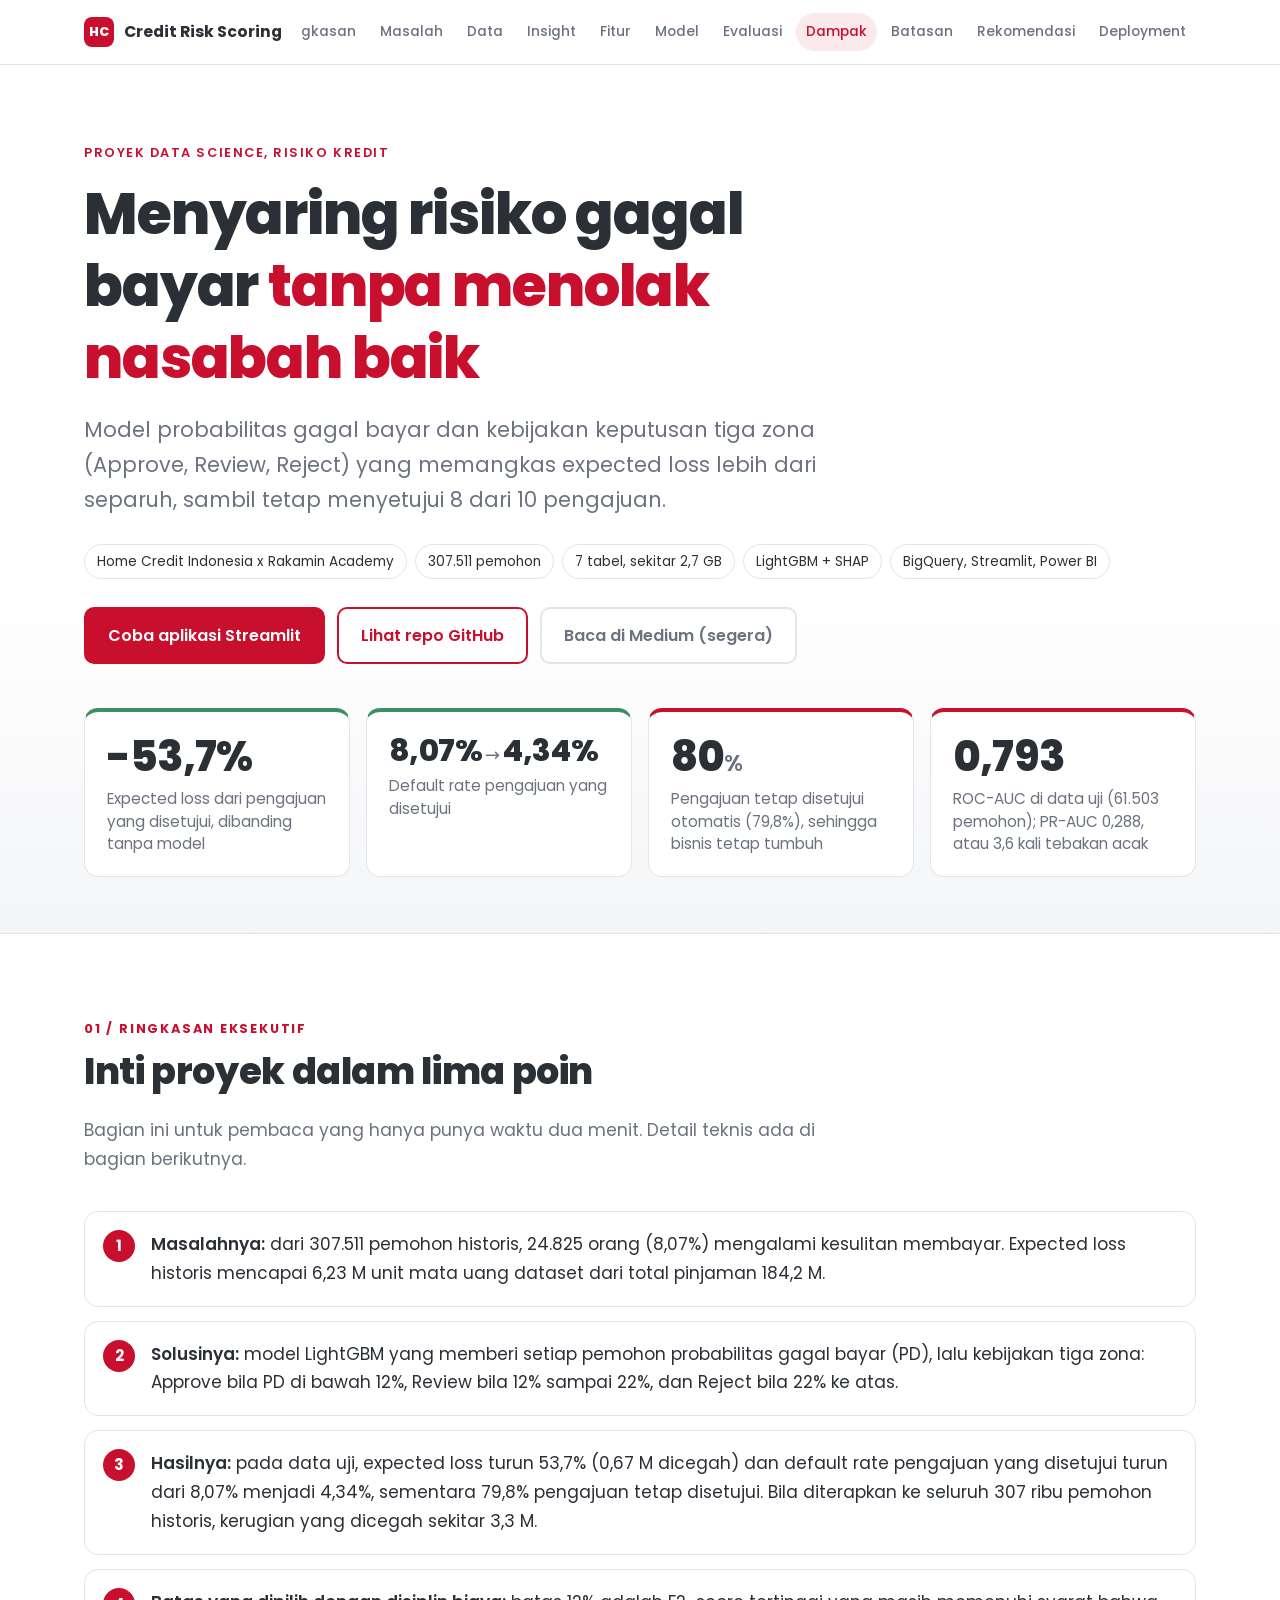
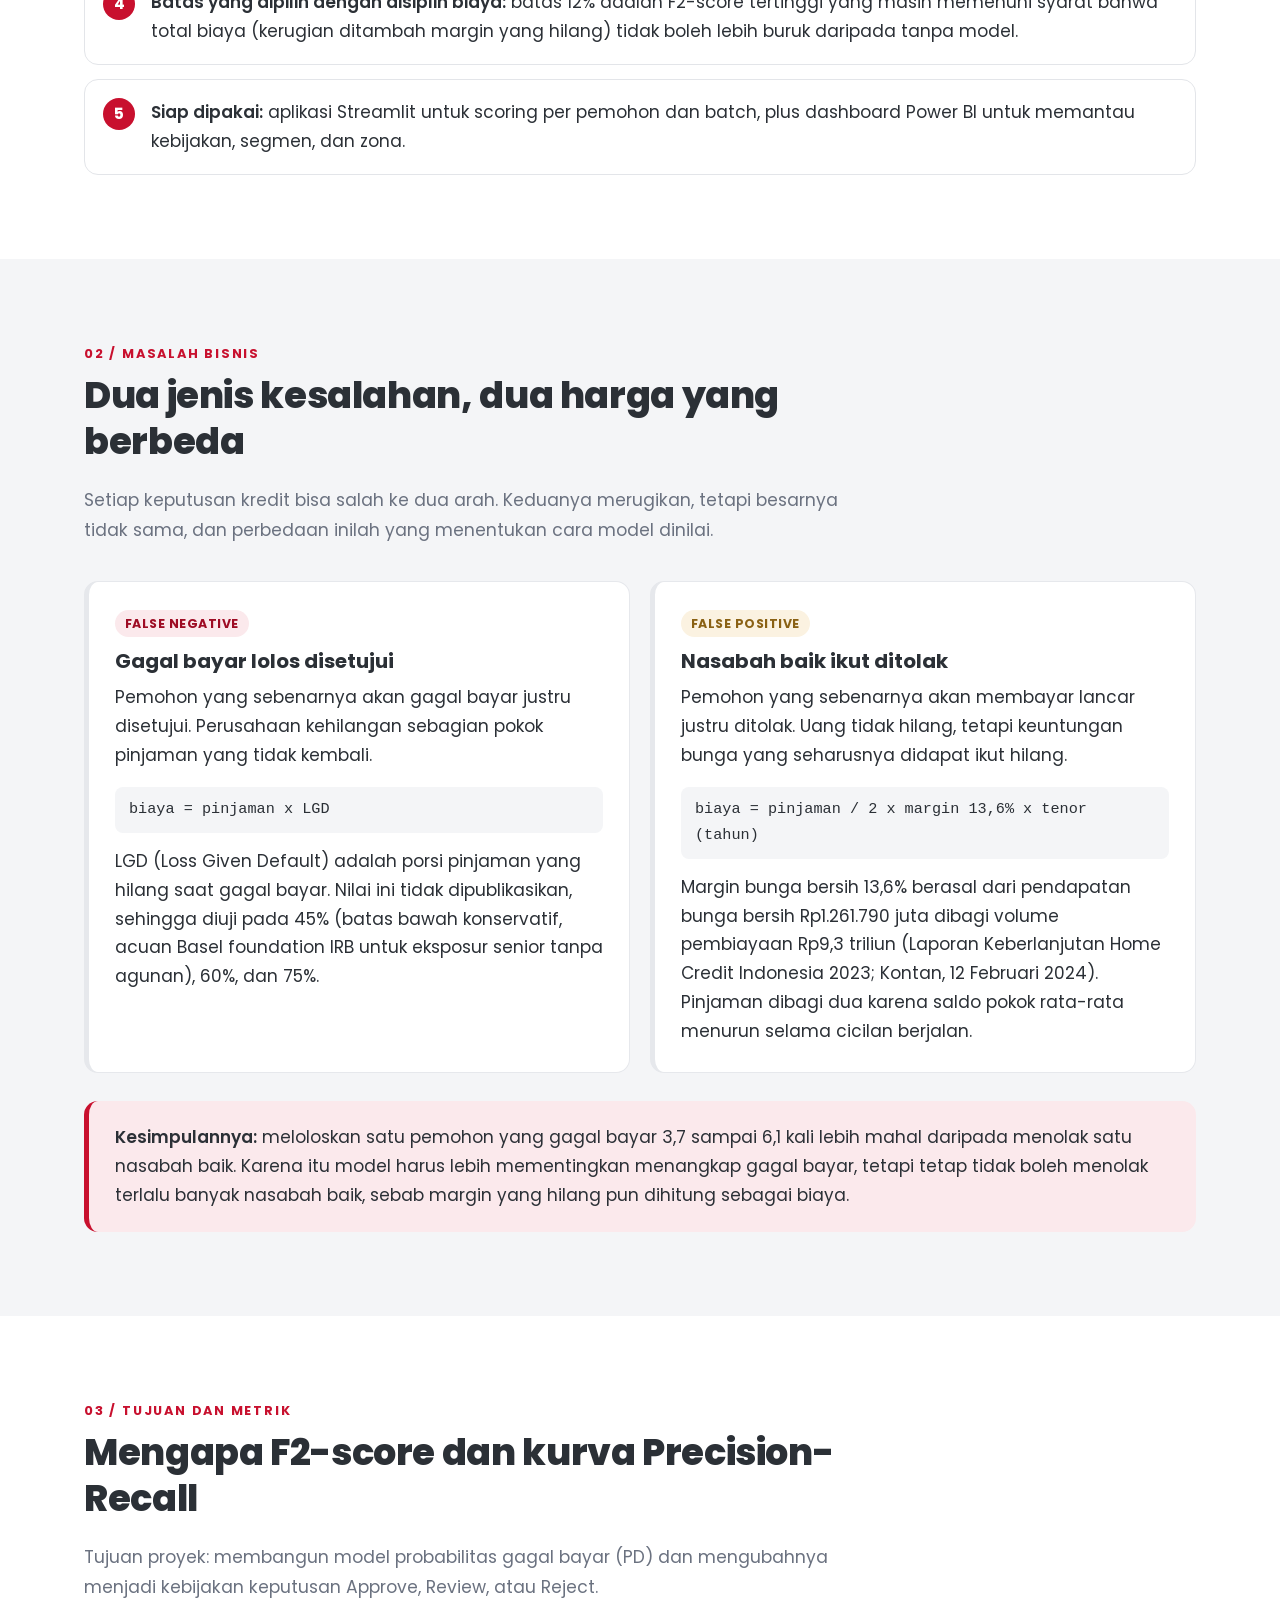
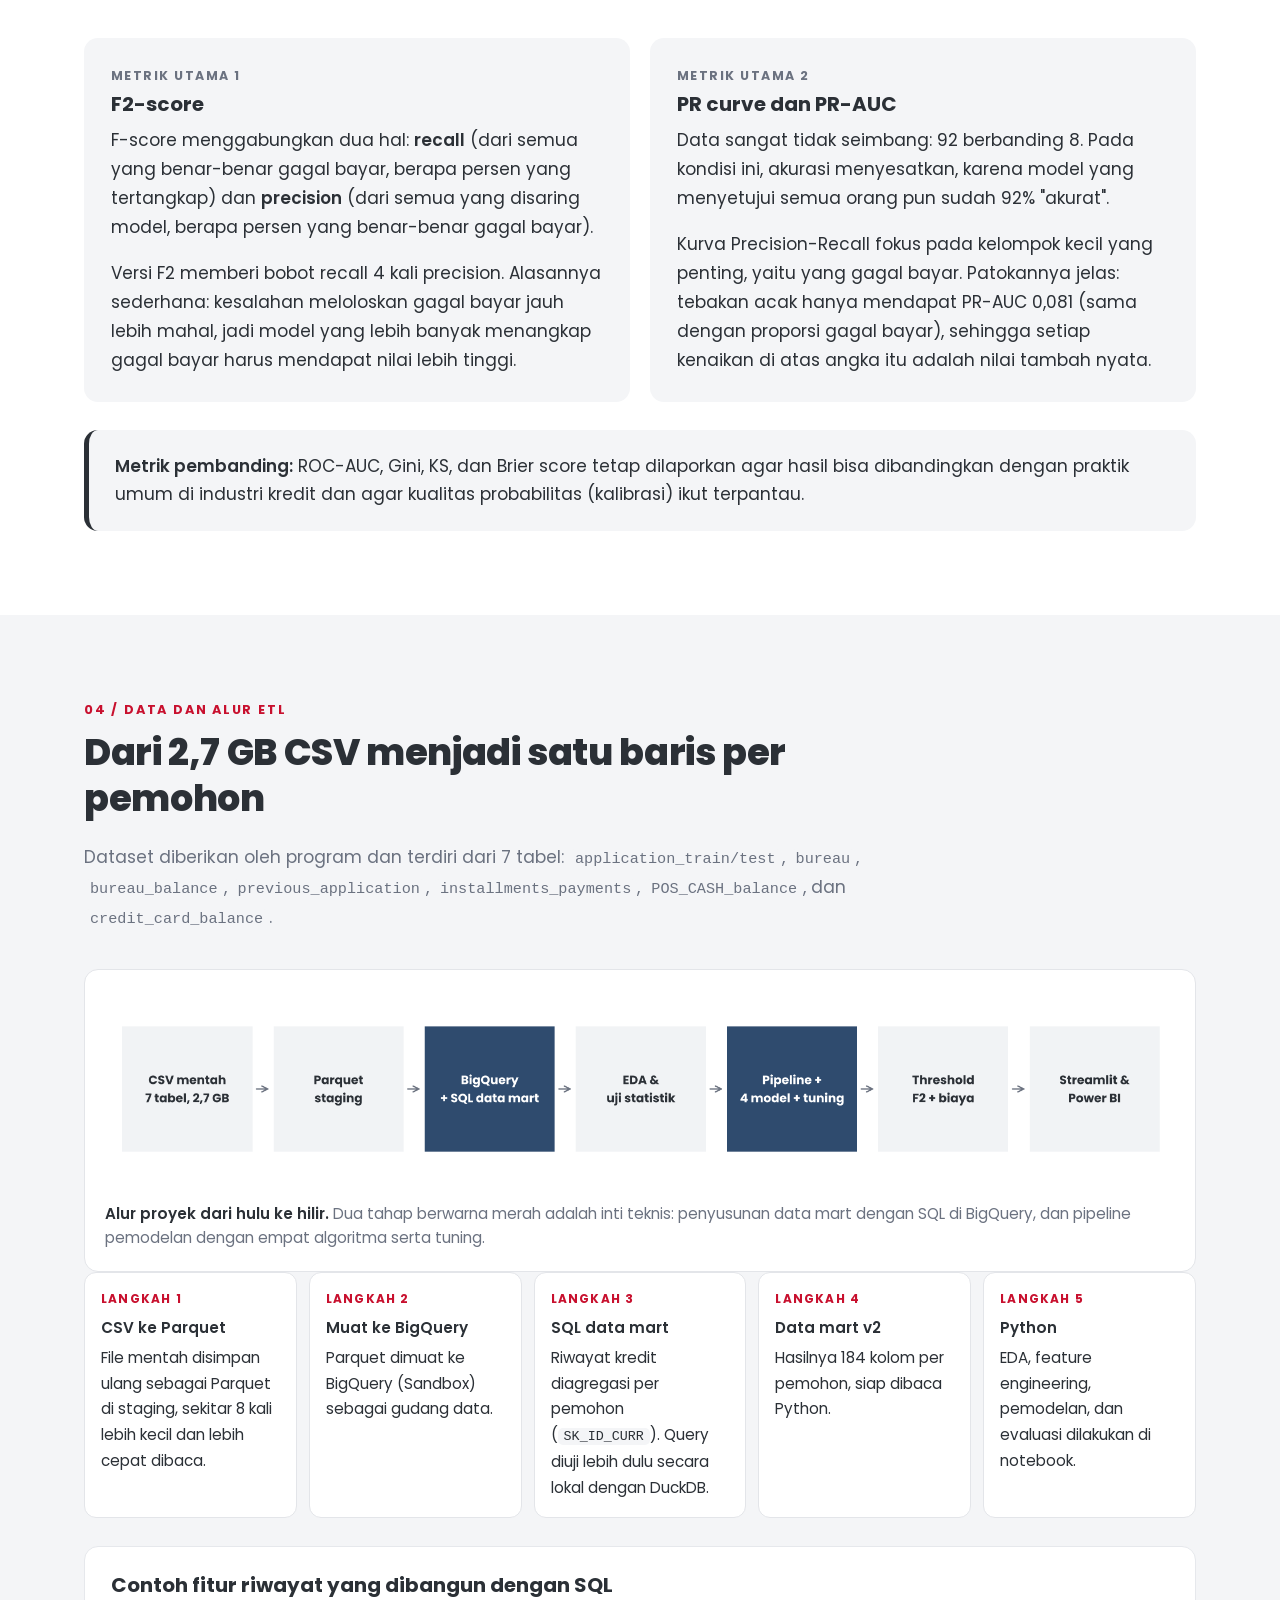
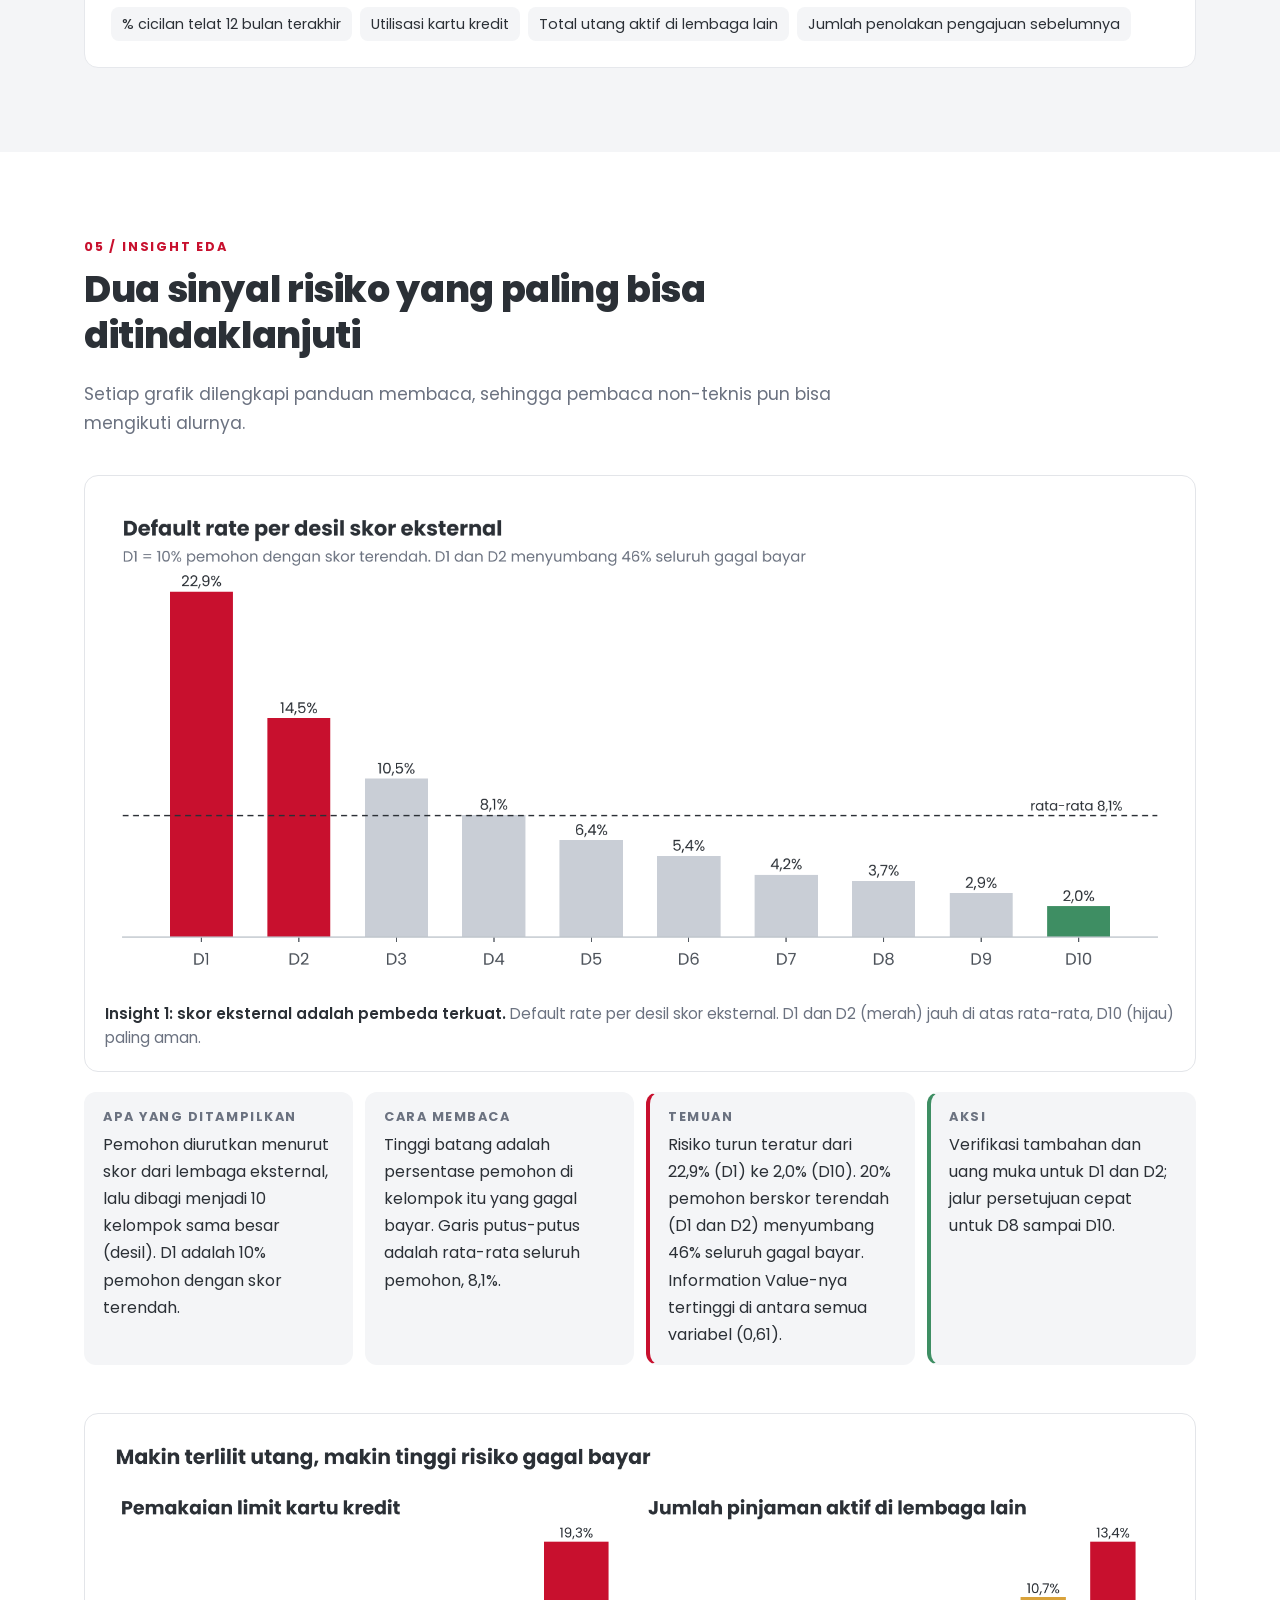
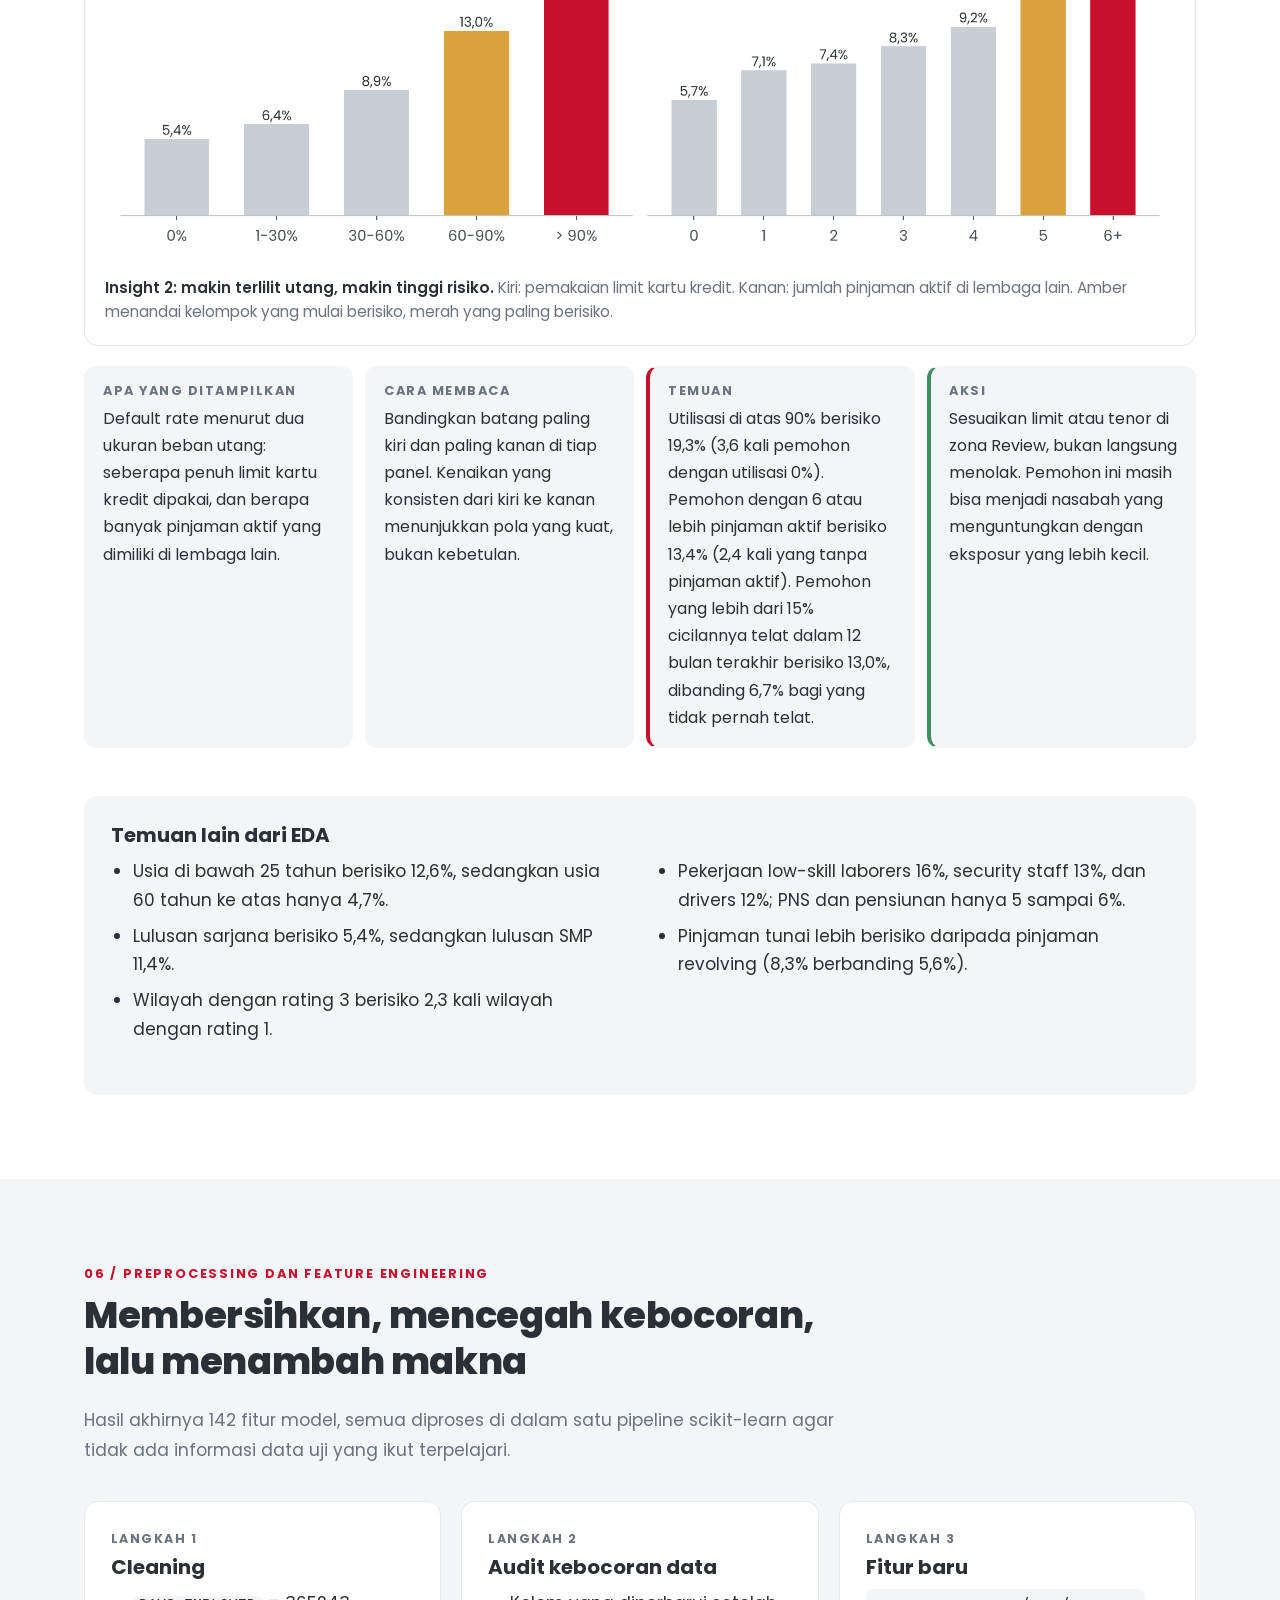
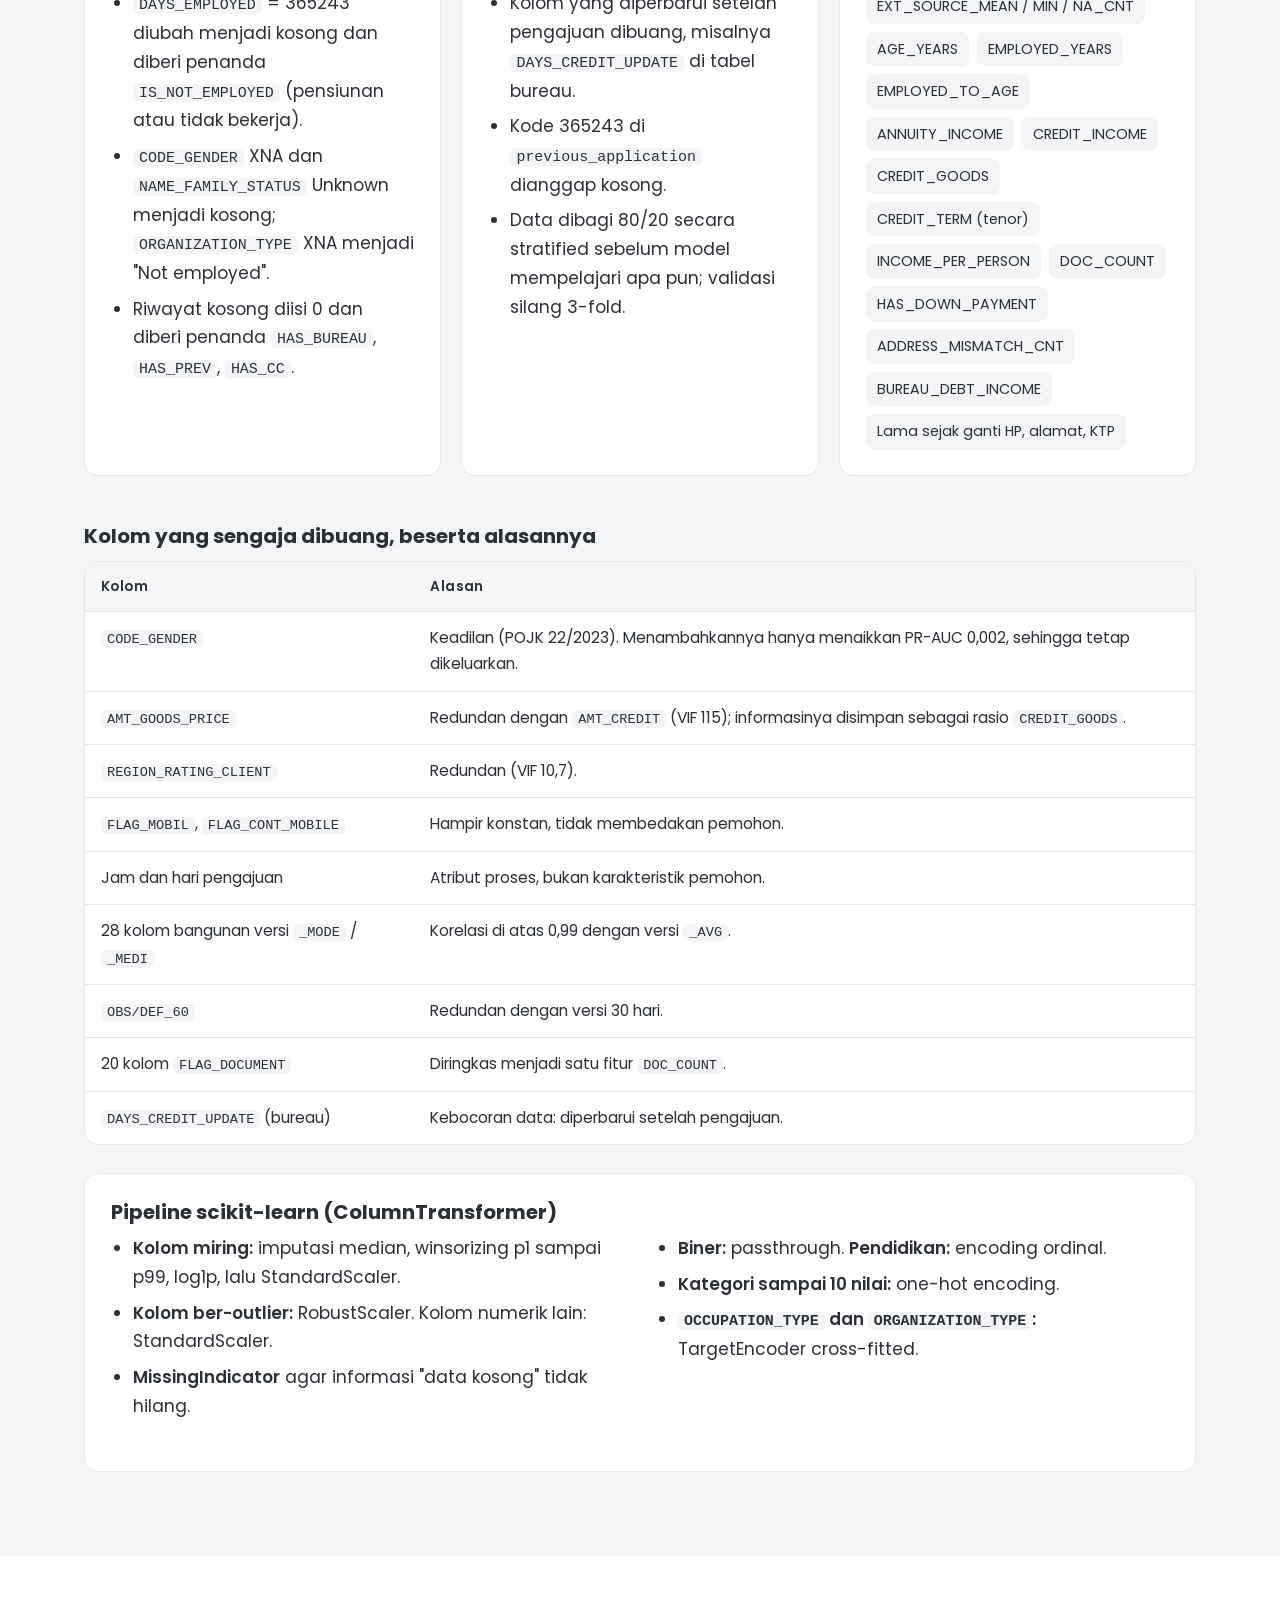
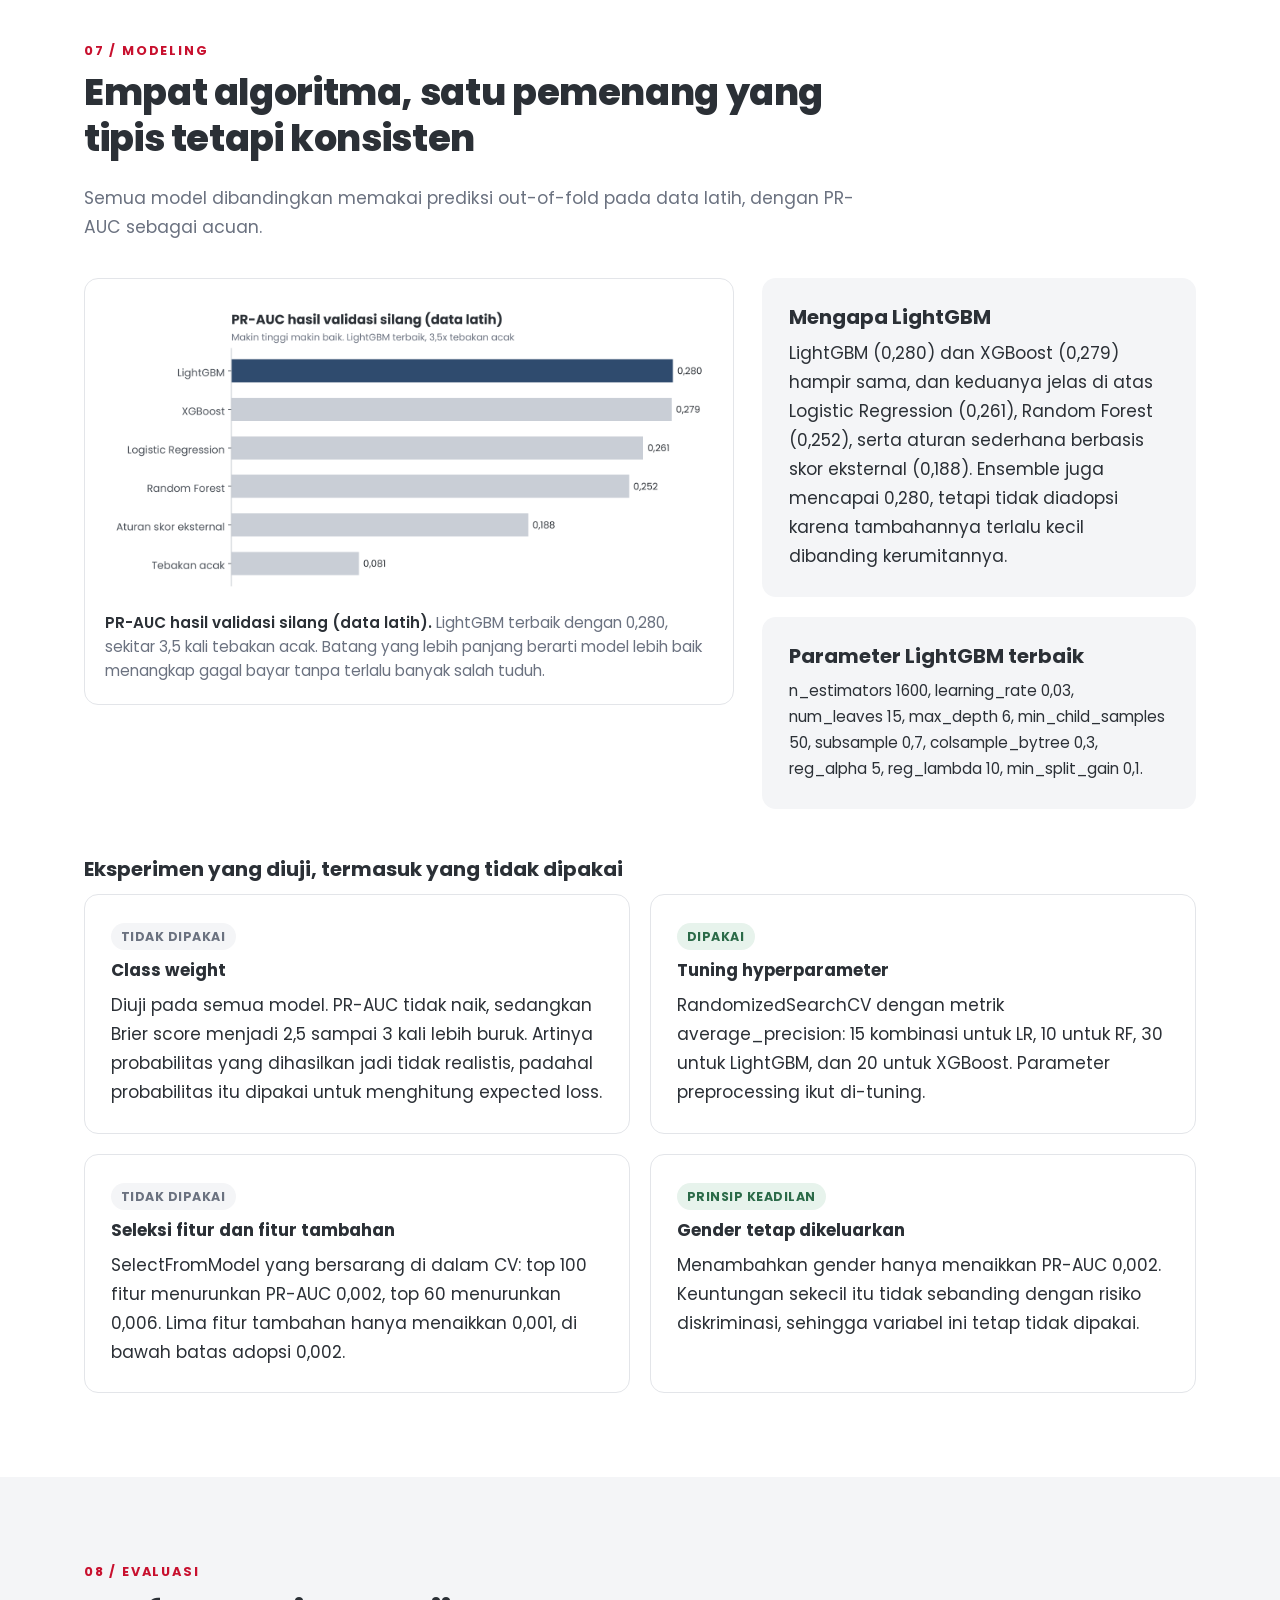
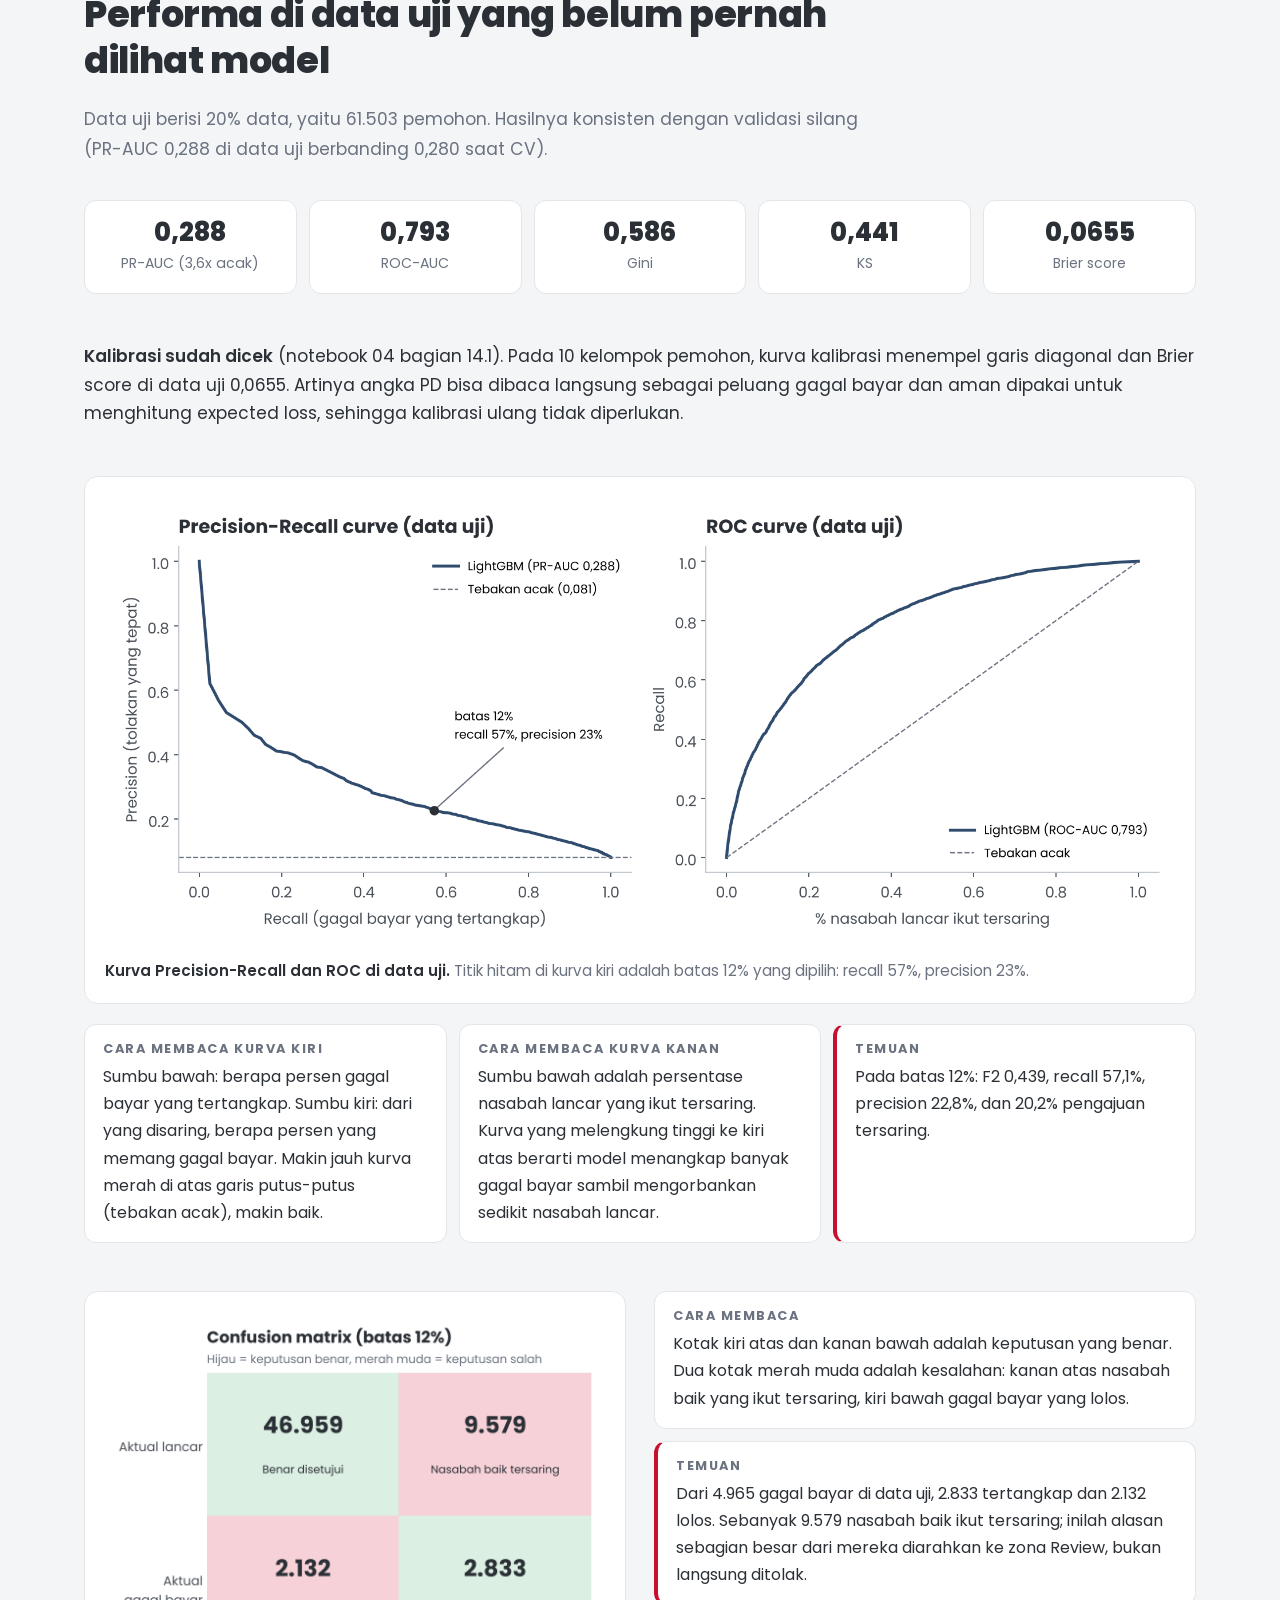
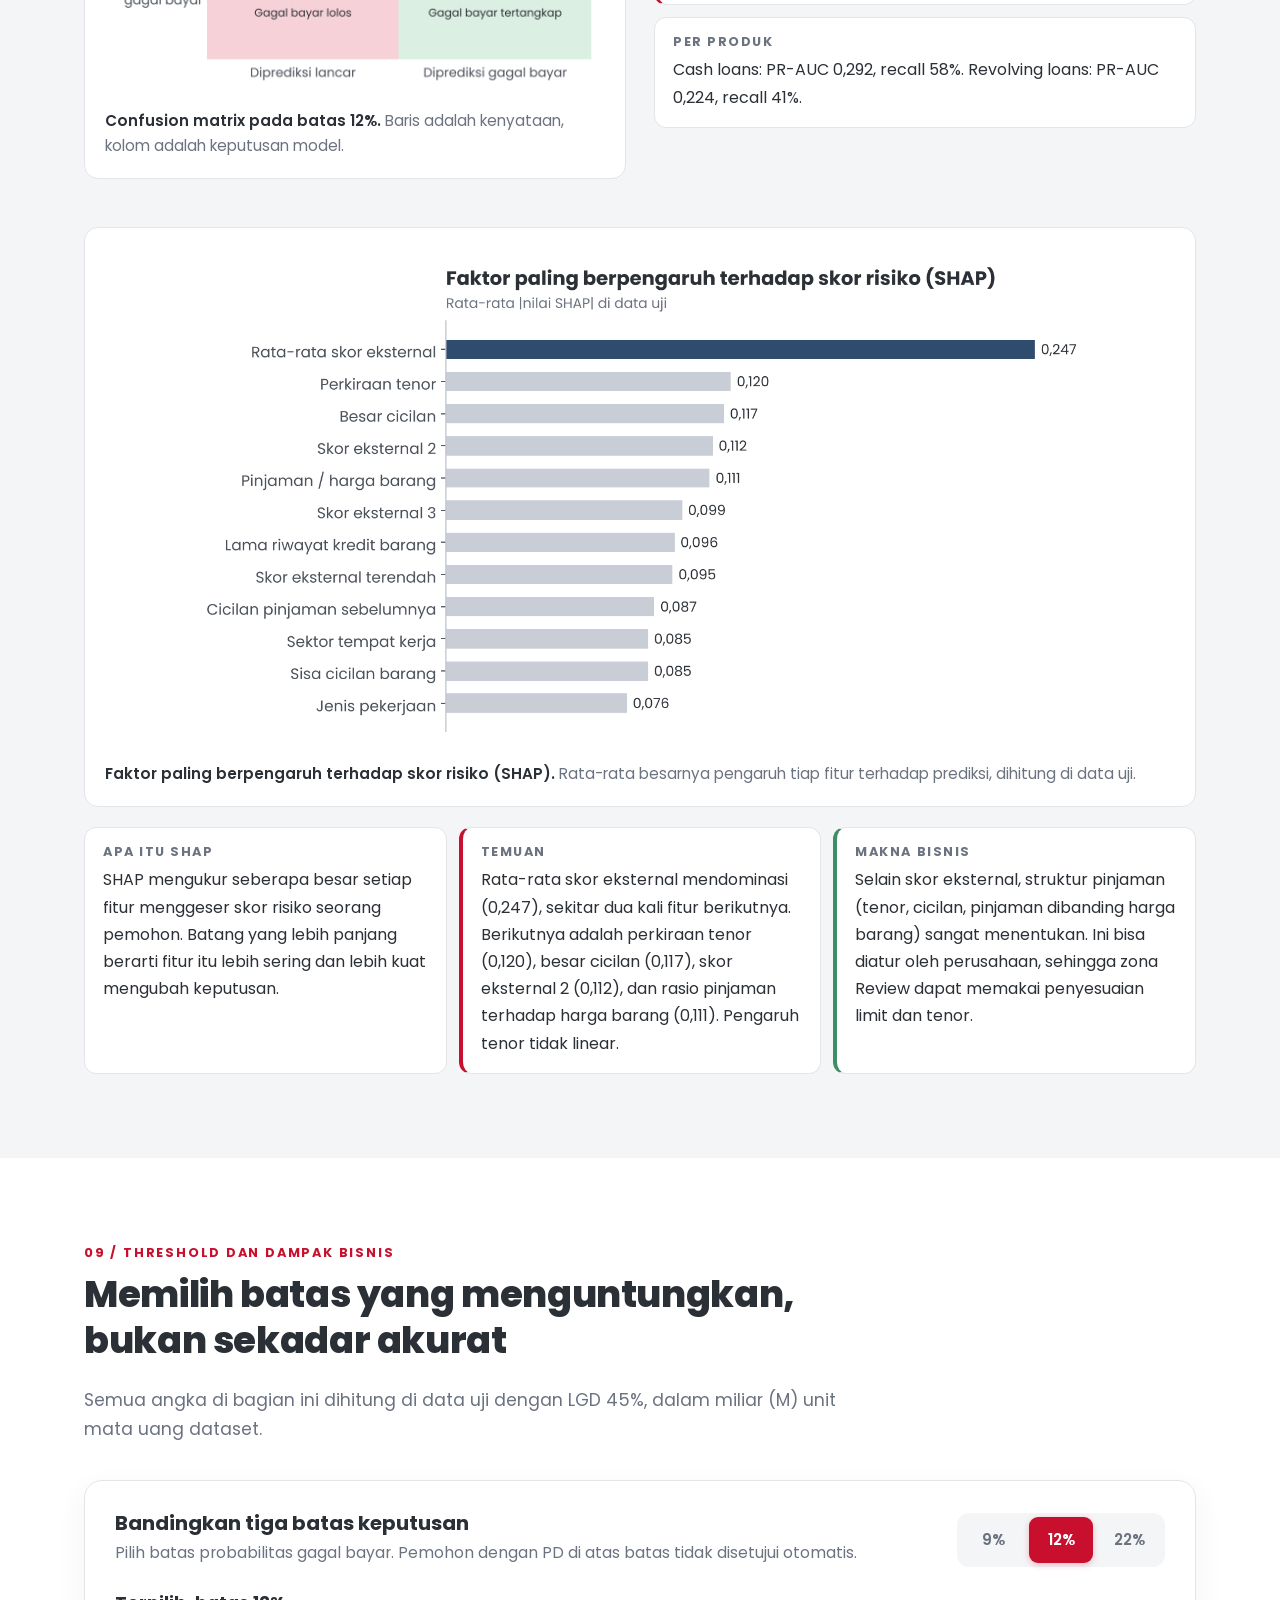
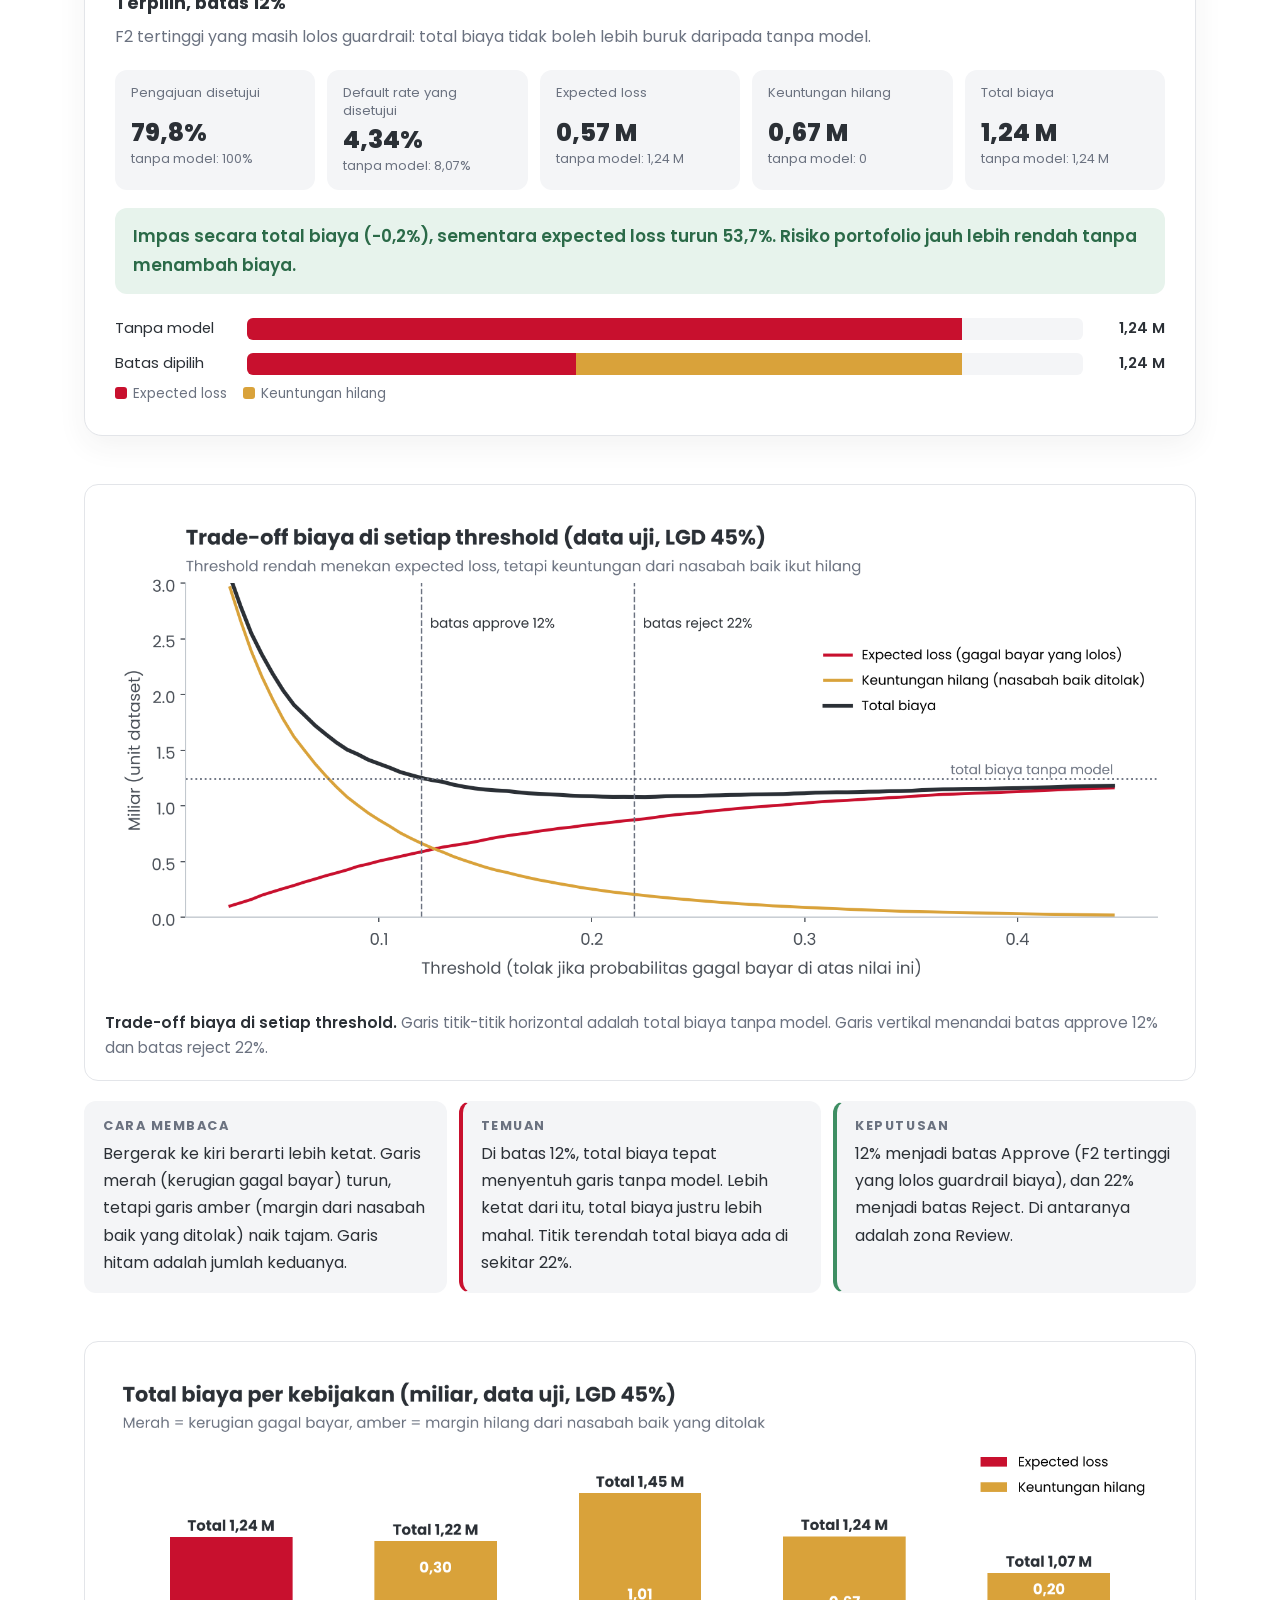
==== docs/index.html @ a904c274 "Perbaiki warna visual, kamus istilah, dashboard, dan dokumentasi" ====
<!doctype html>
<html lang="id">
<head>
<meta charset="utf-8">
<meta name="viewport" content="width=device-width, initial-scale=1">
<title>Home Credit Credit Risk Scoring | Aorama Aulia</title>
<meta name="description" content="Model probabilitas gagal bayar (LightGBM) dan kebijakan 3 zona Approve, Review, Reject untuk data Home Credit: expected loss turun 53,7% dan 80% pengajuan tetap disetujui.">
<meta name="author" content="Aorama Aulia">
<meta name="theme-color" content="#C8102E">
<link rel="canonical" href="https://aoramaaulia-collab.github.io/home-credit-credit-risk/">
<meta property="og:type" content="website">
<meta property="og:title" content="Home Credit Credit Risk Scoring">
<meta property="og:description" content="Model skor risiko kredit dan kebijakan 3 zona: expected loss turun 53,7%, default rate pengajuan yang disetujui turun dari 8,07% menjadi 4,34%, 80% pengajuan tetap disetujui.">
<meta property="og:url" content="https://aoramaaulia-collab.github.io/home-credit-credit-risk/">
<meta property="og:image" content="https://aoramaaulia-collab.github.io/home-credit-credit-risk/assets/fig_kebijakan.png">
<meta property="og:locale" content="id_ID">
<meta name="twitter:card" content="summary_large_image">
<meta name="twitter:title" content="Home Credit Credit Risk Scoring">
<meta name="twitter:description" content="Expected loss turun 53,7% dengan 80% pengajuan tetap disetujui.">
<meta name="twitter:image" content="https://aoramaaulia-collab.github.io/home-credit-credit-risk/assets/fig_kebijakan.png">
<link rel="icon" href="data:image/svg+xml,%3Csvg xmlns='http://www.w3.org/2000/svg' viewBox='0 0 32 32'%3E%3Crect width='32' height='32' rx='7' fill='%23C8102E'/%3E%3Ctext x='16' y='21' font-family='Arial' font-weight='700' font-size='13' fill='white' text-anchor='middle'%3EHC%3C/text%3E%3C/svg%3E">
<link rel="preconnect" href="https://fonts.googleapis.com">
<link rel="preconnect" href="https://fonts.gstatic.com" crossorigin>
<link href="https://fonts.googleapis.com/css2?family=Poppins:wght@400;500;600;700;800&amp;display=swap" rel="stylesheet">
<link rel="stylesheet" href="assets/portfolio.css">
</head>
<body>
<a class="skip" href="#ringkasan">Lewati ke konten</a>

<header class="nav">
  <div class="container nav-inner">
    <a class="brand" href="#top"><span class="brand-mark">HC</span>Credit Risk Scoring</a>
    <nav class="nav-links" aria-label="Navigasi bagian">
      <a href="#ringkasan">Ringkasan</a>
      <a href="#masalah">Masalah</a>
      <a href="#data">Data</a>
      <a href="#eda">Insight</a>
      <a href="#fitur">Fitur</a>
      <a href="#model">Model</a>
      <a href="#evaluasi">Evaluasi</a>
      <a href="#dampak">Dampak</a>
      <a href="#keterbatasan">Batasan</a>
      <a href="#rekomendasi">Rekomendasi</a>
      <a href="#deployment">Deployment</a>
    </nav>
  </div>
</header>

<main id="top">

<!-- HERO -->
<section class="hero">
  <div class="container">
    <span class="eyebrow">Proyek Data Science, Risiko Kredit</span>
    <h1>Menyaring risiko gagal bayar <span>tanpa menolak nasabah baik</span></h1>
    <p class="lead">Model probabilitas gagal bayar dan kebijakan keputusan tiga zona (Approve, Review, Reject) yang memangkas expected loss lebih dari separuh, sambil tetap menyetujui 8 dari 10 pengajuan.</p>
    <div class="tags">
      <span class="tag">Home Credit Indonesia x Rakamin Academy</span>
      <span class="tag">307.511 pemohon</span>
      <span class="tag">7 tabel, sekitar 2,7 GB</span>
      <span class="tag">LightGBM + SHAP</span>
      <span class="tag">BigQuery, Streamlit, Power BI</span>
    </div>
    <div class="btns">
      <a class="btn btn-primary" href="https://home-credit-credit-risk-emvn4romwxnpwuyke5nquy.streamlit.app" target="_blank" rel="noopener">Coba aplikasi Streamlit</a>
      <a class="btn btn-ghost" href="https://github.com/aoramaaulia-collab/home-credit-credit-risk" target="_blank" rel="noopener">Lihat repo GitHub</a>
      <a class="btn btn-muted" href="#" aria-disabled="true" title="Artikel Medium segera terbit">Baca di Medium (segera)</a>
    </div>
    <div class="kpis">
      <div class="kpi good">
        <div class="kpi-num">-53,7%</div>
        <div class="kpi-label">Expected loss dari pengajuan yang disetujui, dibanding tanpa model</div>
      </div>
      <div class="kpi good">
        <div class="kpi-num pair">8,07%<span class="to">&#8594;</span>4,34%</div>
        <div class="kpi-label">Default rate pengajuan yang disetujui</div>
      </div>
      <div class="kpi">
        <div class="kpi-num">80<small>%</small></div>
        <div class="kpi-label">Pengajuan tetap disetujui otomatis (79,8%), sehingga bisnis tetap tumbuh</div>
      </div>
      <div class="kpi">
        <div class="kpi-num">0,793</div>
        <div class="kpi-label">ROC-AUC di data uji (61.503 pemohon); PR-AUC 0,288, atau 3,6 kali tebakan acak</div>
      </div>
    </div>
  </div>
</section>

<!-- RINGKASAN -->
<section class="section" id="ringkasan">
  <div class="container">
    <div class="section-head">
      <span class="section-num">01 / Ringkasan eksekutif</span>
      <h2>Inti proyek dalam lima poin</h2>
      <p>Bagian ini untuk pembaca yang hanya punya waktu dua menit. Detail teknis ada di bagian berikutnya.</p>
    </div>
    <ol class="exec-list">
      <li><strong>Masalahnya:</strong> dari 307.511 pemohon historis, 24.825 orang (8,07%) mengalami kesulitan membayar. Expected loss historis mencapai 6,23 M unit mata uang dataset dari total pinjaman 184,2 M.</li>
      <li><strong>Solusinya:</strong> model LightGBM yang memberi setiap pemohon probabilitas gagal bayar (PD), lalu kebijakan tiga zona: Approve bila PD di bawah 12%, Review bila 12% sampai 22%, dan Reject bila 22% ke atas.</li>
      <li><strong>Hasilnya:</strong> pada data uji, expected loss turun 53,7% (0,67 M dicegah) dan default rate pengajuan yang disetujui turun dari 8,07% menjadi 4,34%, sementara 79,8% pengajuan tetap disetujui. Bila diterapkan ke seluruh 307 ribu pemohon historis, kerugian yang dicegah sekitar 3,3 M.</li>
      <li><strong>Batas yang dipilih dengan disiplin biaya:</strong> batas 12% adalah F2-score tertinggi yang masih memenuhi syarat bahwa total biaya (kerugian ditambah margin yang hilang) tidak boleh lebih buruk daripada tanpa model.</li>
      <li><strong>Siap dipakai:</strong> aplikasi Streamlit untuk scoring per pemohon dan batch, plus dashboard Power BI untuk memantau kebijakan, segmen, dan zona.</li>
    </ol>
  </div>
</section>

<!-- MASALAH -->
<section class="section alt" id="masalah">
  <div class="container">
    <div class="section-head">
      <span class="section-num">02 / Masalah bisnis</span>
      <h2>Dua jenis kesalahan, dua harga yang berbeda</h2>
      <p>Setiap keputusan kredit bisa salah ke dua arah. Keduanya merugikan, tetapi besarnya tidak sama, dan perbedaan inilah yang menentukan cara model dinilai.</p>
    </div>
    <div class="grid-2">
      <div class="card accent cost-box">
        <span class="badge red">False Negative</span>
        <h3 class="mt" style="margin-top:12px">Gagal bayar lolos disetujui</h3>
        <p>Pemohon yang sebenarnya akan gagal bayar justru disetujui. Perusahaan kehilangan sebagian pokok pinjaman yang tidak kembali.</p>
        <div class="cost-formula">biaya = pinjaman x LGD</div>
        <p>LGD (Loss Given Default) adalah porsi pinjaman yang hilang saat gagal bayar. Nilai ini tidak dipublikasikan, sehingga diuji pada 45% (batas bawah konservatif, acuan Basel foundation IRB untuk eksposur senior tanpa agunan), 60%, dan 75%.</p>
      </div>
      <div class="card warn cost-box">
        <span class="badge amber">False Positive</span>
        <h3 style="margin-top:12px">Nasabah baik ikut ditolak</h3>
        <p>Pemohon yang sebenarnya akan membayar lancar justru ditolak. Uang tidak hilang, tetapi keuntungan bunga yang seharusnya didapat ikut hilang.</p>
        <div class="cost-formula">biaya = pinjaman / 2 x margin 13,6% x tenor (tahun)</div>
        <p>Margin bunga bersih 13,6% berasal dari pendapatan bunga bersih Rp1.261.790 juta dibagi volume pembiayaan Rp9,3 triliun (Laporan Keberlanjutan Home Credit Indonesia 2023; Kontan, 12 Februari 2024). Pinjaman dibagi dua karena saldo pokok rata-rata menurun selama cicilan berjalan.</p>
      </div>
    </div>
    <div class="callout mt">
      <p><strong>Kesimpulannya:</strong> meloloskan satu pemohon yang gagal bayar 3,7 sampai 6,1 kali lebih mahal daripada menolak satu nasabah baik. Karena itu model harus lebih mementingkan menangkap gagal bayar, tetapi tetap tidak boleh menolak terlalu banyak nasabah baik, sebab margin yang hilang pun dihitung sebagai biaya.</p>
    </div>
  </div>
</section>

<!-- METRIK -->
<section class="section" id="metrik">
  <div class="container">
    <div class="section-head">
      <span class="section-num">03 / Tujuan dan metrik</span>
      <h2>Mengapa F2-score dan kurva Precision-Recall</h2>
      <p>Tujuan proyek: membangun model probabilitas gagal bayar (PD) dan mengubahnya menjadi kebijakan keputusan Approve, Review, atau Reject.</p>
    </div>
    <div class="grid-2">
      <div class="card soft">
        <span class="card-kicker">Metrik utama 1</span>
        <h3>F2-score</h3>
        <p>F-score menggabungkan dua hal: <strong>recall</strong> (dari semua yang benar-benar gagal bayar, berapa persen yang tertangkap) dan <strong>precision</strong> (dari semua yang disaring model, berapa persen yang benar-benar gagal bayar).</p>
        <p>Versi F2 memberi bobot recall 4 kali precision. Alasannya sederhana: kesalahan meloloskan gagal bayar jauh lebih mahal, jadi model yang lebih banyak menangkap gagal bayar harus mendapat nilai lebih tinggi.</p>
      </div>
      <div class="card soft">
        <span class="card-kicker">Metrik utama 2</span>
        <h3>PR curve dan PR-AUC</h3>
        <p>Data sangat tidak seimbang: 92 berbanding 8. Pada kondisi ini, akurasi menyesatkan, karena model yang menyetujui semua orang pun sudah 92% "akurat".</p>
        <p>Kurva Precision-Recall fokus pada kelompok kecil yang penting, yaitu yang gagal bayar. Patokannya jelas: tebakan acak hanya mendapat PR-AUC 0,081 (sama dengan proporsi gagal bayar), sehingga setiap kenaikan di atas angka itu adalah nilai tambah nyata.</p>
      </div>
    </div>
    <div class="callout neutral mt">
      <p><strong>Metrik pembanding:</strong> ROC-AUC, Gini, KS, dan Brier score tetap dilaporkan agar hasil bisa dibandingkan dengan praktik umum di industri kredit dan agar kualitas probabilitas (kalibrasi) ikut terpantau.</p>
    </div>
  </div>
</section>

<!-- DATA -->
<section class="section alt" id="data">
  <div class="container">
    <div class="section-head">
      <span class="section-num">04 / Data dan alur ETL</span>
      <h2>Dari 2,7 GB CSV menjadi satu baris per pemohon</h2>
      <p>Dataset diberikan oleh program dan terdiri dari 7 tabel: <code>application_train/test</code>, <code>bureau</code>, <code>bureau_balance</code>, <code>previous_application</code>, <code>installments_payments</code>, <code>POS_CASH_balance</code>, dan <code>credit_card_balance</code>.</p>
    </div>
    <figure class="figure">
      <img src="assets/fig_alur.png" alt="Diagram alur proyek: CSV mentah 7 tabel 2,7 GB, Parquet staging, BigQuery dan SQL data mart, EDA dan uji statistik, pipeline 4 model dan tuning, threshold F2 dan biaya, lalu Streamlit dan Power BI" loading="lazy" width="1878" height="348">
      <figcaption><strong>Alur proyek dari hulu ke hilir.</strong> Dua tahap berwarna merah adalah inti teknis: penyusunan data mart dengan SQL di BigQuery, dan pipeline pemodelan dengan empat algoritma serta tuning.</figcaption>
    </figure>
    <ol class="steps mt">
      <li><strong>CSV ke Parquet</strong>File mentah disimpan ulang sebagai Parquet di staging, sekitar 8 kali lebih kecil dan lebih cepat dibaca.</li>
      <li><strong>Muat ke BigQuery</strong>Parquet dimuat ke BigQuery (Sandbox) sebagai gudang data.</li>
      <li><strong>SQL data mart</strong>Riwayat kredit diagregasi per pemohon (<code>SK_ID_CURR</code>). Query diuji lebih dulu secara lokal dengan DuckDB.</li>
      <li><strong>Data mart v2</strong>Hasilnya 184 kolom per pemohon, siap dibaca Python.</li>
      <li><strong>Python</strong>EDA, feature engineering, pemodelan, dan evaluasi dilakukan di notebook.</li>
    </ol>
    <div class="card mt">
      <h3>Contoh fitur riwayat yang dibangun dengan SQL</h3>
      <div class="chips">
        <span class="chip">% cicilan telat 12 bulan terakhir</span>
        <span class="chip">Utilisasi kartu kredit</span>
        <span class="chip">Total utang aktif di lembaga lain</span>
        <span class="chip">Jumlah penolakan pengajuan sebelumnya</span>
      </div>
    </div>
  </div>
</section>

<!-- EDA -->
<section class="section" id="eda">
  <div class="container">
    <div class="section-head">
      <span class="section-num">05 / Insight EDA</span>
      <h2>Dua sinyal risiko yang paling bisa ditindaklanjuti</h2>
      <p>Setiap grafik dilengkapi panduan membaca, sehingga pembaca non-teknis pun bisa mengikuti alurnya.</p>
    </div>

    <div class="chart-block">
      <figure class="figure">
        <img src="assets/fig_desil.png" alt="Grafik batang default rate per desil skor eksternal, dari 22,9% di D1 turun bertahap sampai 2,0% di D10, dengan garis rata-rata 8,1%" loading="lazy" width="1700" height="782">
        <figcaption><strong>Insight 1: skor eksternal adalah pembeda terkuat.</strong> Default rate per desil skor eksternal. D1 dan D2 (merah) jauh di atas rata-rata, D10 (hijau) paling aman.</figcaption>
      </figure>
      <div class="read-guide">
        <div class="rg"><h4>Apa yang ditampilkan</h4><p>Pemohon diurutkan menurut skor dari lembaga eksternal, lalu dibagi menjadi 10 kelompok sama besar (desil). D1 adalah 10% pemohon dengan skor terendah.</p></div>
        <div class="rg"><h4>Cara membaca</h4><p>Tinggi batang adalah persentase pemohon di kelompok itu yang gagal bayar. Garis putus-putus adalah rata-rata seluruh pemohon, 8,1%.</p></div>
        <div class="rg find"><h4>Temuan</h4><p>Risiko turun teratur dari 22,9% (D1) ke 2,0% (D10). 20% pemohon berskor terendah (D1 dan D2) menyumbang 46% seluruh gagal bayar. Information Value-nya tertinggi di antara semua variabel (0,61).</p></div>
        <div class="rg act"><h4>Aksi</h4><p>Verifikasi tambahan dan uang muka untuk D1 dan D2; jalur persetujuan cepat untuk D8 sampai D10.</p></div>
      </div>
    </div>

    <div class="chart-block">
      <figure class="figure">
        <img src="assets/fig_utang.png" alt="Dua grafik batang: default rate naik dari 5,4% pada utilisasi kartu kredit 0% hingga 19,3% pada utilisasi di atas 90%, dan dari 5,7% pada 0 pinjaman aktif hingga 13,4% pada 6 atau lebih pinjaman aktif di lembaga lain" loading="lazy" width="1870" height="748">
        <figcaption><strong>Insight 2: makin terlilit utang, makin tinggi risiko.</strong> Kiri: pemakaian limit kartu kredit. Kanan: jumlah pinjaman aktif di lembaga lain. Amber menandai kelompok yang mulai berisiko, merah yang paling berisiko.</figcaption>
      </figure>
      <div class="read-guide">
        <div class="rg"><h4>Apa yang ditampilkan</h4><p>Default rate menurut dua ukuran beban utang: seberapa penuh limit kartu kredit dipakai, dan berapa banyak pinjaman aktif yang dimiliki di lembaga lain.</p></div>
        <div class="rg"><h4>Cara membaca</h4><p>Bandingkan batang paling kiri dan paling kanan di tiap panel. Kenaikan yang konsisten dari kiri ke kanan menunjukkan pola yang kuat, bukan kebetulan.</p></div>
        <div class="rg find"><h4>Temuan</h4><p>Utilisasi di atas 90% berisiko 19,3% (3,6 kali pemohon dengan utilisasi 0%). Pemohon dengan 6 atau lebih pinjaman aktif berisiko 13,4% (2,4 kali yang tanpa pinjaman aktif). Pemohon yang lebih dari 15% cicilannya telat dalam 12 bulan terakhir berisiko 13,0%, dibanding 6,7% bagi yang tidak pernah telat.</p></div>
        <div class="rg act"><h4>Aksi</h4><p>Sesuaikan limit atau tenor di zona Review, bukan langsung menolak. Pemohon ini masih bisa menjadi nasabah yang menguntungkan dengan eksposur yang lebih kecil.</p></div>
      </div>
    </div>

    <div class="card soft mt-lg">
      <h3>Temuan lain dari EDA</h3>
      <div class="grid-2" style="gap:8px 32px">
        <ul>
          <li>Usia di bawah 25 tahun berisiko 12,6%, sedangkan usia 60 tahun ke atas hanya 4,7%.</li>
          <li>Lulusan sarjana berisiko 5,4%, sedangkan lulusan SMP 11,4%.</li>
          <li>Wilayah dengan rating 3 berisiko 2,3 kali wilayah dengan rating 1.</li>
        </ul>
        <ul>
          <li>Pekerjaan low-skill laborers 16%, security staff 13%, dan drivers 12%; PNS dan pensiunan hanya 5 sampai 6%.</li>
          <li>Pinjaman tunai lebih berisiko daripada pinjaman revolving (8,3% berbanding 5,6%).</li>
        </ul>
      </div>
    </div>
  </div>
</section>

<!-- FITUR -->
<section class="section alt" id="fitur">
  <div class="container">
    <div class="section-head">
      <span class="section-num">06 / Preprocessing dan feature engineering</span>
      <h2>Membersihkan, mencegah kebocoran, lalu menambah makna</h2>
      <p>Hasil akhirnya 142 fitur model, semua diproses di dalam satu pipeline scikit-learn agar tidak ada informasi data uji yang ikut terpelajari.</p>
    </div>
    <div class="grid-3">
      <div class="card">
        <span class="card-kicker">Langkah 1</span>
        <h3>Cleaning</h3>
        <ul>
          <li><code>DAYS_EMPLOYED</code> = 365243 diubah menjadi kosong dan diberi penanda <code>IS_NOT_EMPLOYED</code> (pensiunan atau tidak bekerja).</li>
          <li><code>CODE_GENDER</code> XNA dan <code>NAME_FAMILY_STATUS</code> Unknown menjadi kosong; <code>ORGANIZATION_TYPE</code> XNA menjadi "Not employed".</li>
          <li>Riwayat kosong diisi 0 dan diberi penanda <code>HAS_BUREAU</code>, <code>HAS_PREV</code>, <code>HAS_CC</code>.</li>
        </ul>
      </div>
      <div class="card">
        <span class="card-kicker">Langkah 2</span>
        <h3>Audit kebocoran data</h3>
        <ul>
          <li>Kolom yang diperbarui setelah pengajuan dibuang, misalnya <code>DAYS_CREDIT_UPDATE</code> di tabel bureau.</li>
          <li>Kode 365243 di <code>previous_application</code> dianggap kosong.</li>
          <li>Data dibagi 80/20 secara stratified sebelum model mempelajari apa pun; validasi silang 3-fold.</li>
        </ul>
      </div>
      <div class="card">
        <span class="card-kicker">Langkah 3</span>
        <h3>Fitur baru</h3>
        <div class="chips">
          <span class="chip">EXT_SOURCE_MEAN / MIN / NA_CNT</span>
          <span class="chip">AGE_YEARS</span>
          <span class="chip">EMPLOYED_YEARS</span>
          <span class="chip">EMPLOYED_TO_AGE</span>
          <span class="chip">ANNUITY_INCOME</span>
          <span class="chip">CREDIT_INCOME</span>
          <span class="chip">CREDIT_GOODS</span>
          <span class="chip">CREDIT_TERM (tenor)</span>
          <span class="chip">INCOME_PER_PERSON</span>
          <span class="chip">DOC_COUNT</span>
          <span class="chip">HAS_DOWN_PAYMENT</span>
          <span class="chip">ADDRESS_MISMATCH_CNT</span>
          <span class="chip">BUREAU_DEBT_INCOME</span>
          <span class="chip">Lama sejak ganti HP, alamat, KTP</span>
        </div>
      </div>
    </div>

    <h3 class="mt-lg">Kolom yang sengaja dibuang, beserta alasannya</h3>
    <div class="table-wrap">
      <table class="stack-sm">
        <thead><tr><th>Kolom</th><th>Alasan</th></tr></thead>
        <tbody>
          <tr><td data-label="Kolom"><code>CODE_GENDER</code></td><td data-label="Alasan">Keadilan (POJK 22/2023). Menambahkannya hanya menaikkan PR-AUC 0,002, sehingga tetap dikeluarkan.</td></tr>
          <tr><td data-label="Kolom"><code>AMT_GOODS_PRICE</code></td><td data-label="Alasan">Redundan dengan <code>AMT_CREDIT</code> (VIF 115); informasinya disimpan sebagai rasio <code>CREDIT_GOODS</code>.</td></tr>
          <tr><td data-label="Kolom"><code>REGION_RATING_CLIENT</code></td><td data-label="Alasan">Redundan (VIF 10,7).</td></tr>
          <tr><td data-label="Kolom"><code>FLAG_MOBIL</code>, <code>FLAG_CONT_MOBILE</code></td><td data-label="Alasan">Hampir konstan, tidak membedakan pemohon.</td></tr>
          <tr><td data-label="Kolom">Jam dan hari pengajuan</td><td data-label="Alasan">Atribut proses, bukan karakteristik pemohon.</td></tr>
          <tr><td data-label="Kolom">28 kolom bangunan versi <code>_MODE</code> / <code>_MEDI</code></td><td data-label="Alasan">Korelasi di atas 0,99 dengan versi <code>_AVG</code>.</td></tr>
          <tr><td data-label="Kolom"><code>OBS/DEF_60</code></td><td data-label="Alasan">Redundan dengan versi 30 hari.</td></tr>
          <tr><td data-label="Kolom">20 kolom <code>FLAG_DOCUMENT</code></td><td data-label="Alasan">Diringkas menjadi satu fitur <code>DOC_COUNT</code>.</td></tr>
          <tr><td data-label="Kolom"><code>DAYS_CREDIT_UPDATE</code> (bureau)</td><td data-label="Alasan">Kebocoran data: diperbarui setelah pengajuan.</td></tr>
        </tbody>
      </table>
    </div>

    <div class="card mt">
      <h3>Pipeline scikit-learn (ColumnTransformer)</h3>
      <div class="grid-2" style="gap:4px 32px">
        <ul>
          <li><strong>Kolom miring:</strong> imputasi median, winsorizing p1 sampai p99, log1p, lalu StandardScaler.</li>
          <li><strong>Kolom ber-outlier:</strong> RobustScaler. Kolom numerik lain: StandardScaler.</li>
          <li><strong>MissingIndicator</strong> agar informasi "data kosong" tidak hilang.</li>
        </ul>
        <ul>
          <li><strong>Biner:</strong> passthrough. <strong>Pendidikan:</strong> encoding ordinal.</li>
          <li><strong>Kategori sampai 10 nilai:</strong> one-hot encoding.</li>
          <li><strong><code>OCCUPATION_TYPE</code> dan <code>ORGANIZATION_TYPE</code>:</strong> TargetEncoder cross-fitted.</li>
        </ul>
      </div>
    </div>
  </div>
</section>

<!-- MODEL -->
<section class="section" id="model">
  <div class="container">
    <div class="section-head">
      <span class="section-num">07 / Modeling</span>
      <h2>Empat algoritma, satu pemenang yang tipis tetapi konsisten</h2>
      <p>Semua model dibandingkan memakai prediksi out-of-fold pada data latih, dengan PR-AUC sebagai acuan.</p>
    </div>
    <div class="chart-block wide-fig">
      <figure class="figure">
        <img src="assets/fig_model.png" alt="Grafik batang horizontal PR-AUC hasil validasi silang: LightGBM 0,280, XGBoost 0,279, Logistic Regression 0,261, Random Forest 0,252, aturan skor eksternal 0,188, tebakan acak 0,081" loading="lazy" width="1530" height="748">
        <figcaption><strong>PR-AUC hasil validasi silang (data latih).</strong> LightGBM terbaik dengan 0,280, sekitar 3,5 kali tebakan acak. Batang yang lebih panjang berarti model lebih baik menangkap gagal bayar tanpa terlalu banyak salah tuduh.</figcaption>
      </figure>
      <div class="stack">
        <div class="card soft">
          <h3>Mengapa LightGBM</h3>
          <p>LightGBM (0,280) dan XGBoost (0,279) hampir sama, dan keduanya jelas di atas Logistic Regression (0,261), Random Forest (0,252), serta aturan sederhana berbasis skor eksternal (0,188). Ensemble juga mencapai 0,280, tetapi tidak diadopsi karena tambahannya terlalu kecil dibanding kerumitannya.</p>
        </div>
        <div class="card soft">
          <h3>Parameter LightGBM terbaik</h3>
          <p style="font-size:.95rem">n_estimators 1600, learning_rate 0,03, num_leaves 15, max_depth 6, min_child_samples 50, subsample 0,7, colsample_bytree 0,3, reg_alpha 5, reg_lambda 10, min_split_gain 0,1.</p>
        </div>
      </div>
    </div>

    <h3 class="mt-lg">Eksperimen yang diuji, termasuk yang tidak dipakai</h3>
    <div class="grid-2">
      <div class="card">
        <span class="badge grey">Tidak dipakai</span>
        <h4 style="margin-top:10px">Class weight</h4>
        <p>Diuji pada semua model. PR-AUC tidak naik, sedangkan Brier score menjadi 2,5 sampai 3 kali lebih buruk. Artinya probabilitas yang dihasilkan jadi tidak realistis, padahal probabilitas itu dipakai untuk menghitung expected loss.</p>
      </div>
      <div class="card">
        <span class="badge green">Dipakai</span>
        <h4 style="margin-top:10px">Tuning hyperparameter</h4>
        <p>RandomizedSearchCV dengan metrik average_precision: 15 kombinasi untuk LR, 10 untuk RF, 30 untuk LightGBM, dan 20 untuk XGBoost. Parameter preprocessing ikut di-tuning.</p>
      </div>
      <div class="card">
        <span class="badge grey">Tidak dipakai</span>
        <h4 style="margin-top:10px">Seleksi fitur dan fitur tambahan</h4>
        <p>SelectFromModel yang bersarang di dalam CV: top 100 fitur menurunkan PR-AUC 0,002, top 60 menurunkan 0,006. Lima fitur tambahan hanya menaikkan 0,001, di bawah batas adopsi 0,002.</p>
      </div>
      <div class="card">
        <span class="badge green">Prinsip keadilan</span>
        <h4 style="margin-top:10px">Gender tetap dikeluarkan</h4>
        <p>Menambahkan gender hanya menaikkan PR-AUC 0,002. Keuntungan sekecil itu tidak sebanding dengan risiko diskriminasi, sehingga variabel ini tetap tidak dipakai.</p>
      </div>
    </div>
  </div>
</section>

<!-- EVALUASI -->
<section class="section alt" id="evaluasi">
  <div class="container">
    <div class="section-head">
      <span class="section-num">08 / Evaluasi</span>
      <h2>Performa di data uji yang belum pernah dilihat model</h2>
      <p>Data uji berisi 20% data, yaitu 61.503 pemohon. Hasilnya konsisten dengan validasi silang (PR-AUC 0,288 di data uji berbanding 0,280 saat CV).</p>
    </div>
    <div class="metric-strip">
      <div class="metric"><b>0,288</b><span>PR-AUC (3,6x acak)</span></div>
      <div class="metric"><b>0,793</b><span>ROC-AUC</span></div>
      <div class="metric"><b>0,586</b><span>Gini</span></div>
      <div class="metric"><b>0,441</b><span>KS</span></div>
      <div class="metric"><b>0,0655</b><span>Brier score</span></div>
    </div>
    <p class="mt-lg"><strong>Kalibrasi sudah dicek</strong> (notebook 04 bagian 14.1). Pada 10 kelompok pemohon, kurva kalibrasi menempel garis diagonal dan Brier score di data uji 0,0655. Artinya angka PD bisa dibaca langsung sebagai peluang gagal bayar dan aman dipakai untuk menghitung expected loss, sehingga kalibrasi ulang tidak diperlukan.</p>

    <div class="chart-block mt-lg">
      <figure class="figure">
        <img src="assets/fig_pr_roc.png" alt="Kiri: kurva Precision-Recall LightGBM dengan PR-AUC 0,288 dibanding tebakan acak 0,081, titik batas 12% pada recall 57% dan precision 23%. Kanan: kurva ROC dengan ROC-AUC 0,793" loading="lazy" width="1870" height="782">
        <figcaption><strong>Kurva Precision-Recall dan ROC di data uji.</strong> Titik hitam di kurva kiri adalah batas 12% yang dipilih: recall 57%, precision 23%.</figcaption>
      </figure>
      <div class="read-guide">
        <div class="rg"><h4>Cara membaca kurva kiri</h4><p>Sumbu bawah: berapa persen gagal bayar yang tertangkap. Sumbu kiri: dari yang disaring, berapa persen yang memang gagal bayar. Makin jauh kurva merah di atas garis putus-putus (tebakan acak), makin baik.</p></div>
        <div class="rg"><h4>Cara membaca kurva kanan</h4><p>Sumbu bawah adalah persentase nasabah lancar yang ikut tersaring. Kurva yang melengkung tinggi ke kiri atas berarti model menangkap banyak gagal bayar sambil mengorbankan sedikit nasabah lancar.</p></div>
        <div class="rg find"><h4>Temuan</h4><p>Pada batas 12%: F2 0,439, recall 57,1%, precision 22,8%, dan 20,2% pengajuan tersaring.</p></div>
      </div>
    </div>

    <div class="chart-block side mt-lg">
      <figure class="figure">
        <img src="assets/fig_cm.png" alt="Confusion matrix pada batas 12% untuk 61.503 pemohon: 46.959 benar disetujui, 9.579 nasabah baik tersaring, 2.132 gagal bayar lolos, 2.833 gagal bayar tertangkap" loading="lazy" width="1020" height="782">
        <figcaption><strong>Confusion matrix pada batas 12%.</strong> Baris adalah kenyataan, kolom adalah keputusan model.</figcaption>
      </figure>
      <div class="read-guide">
        <div class="rg"><h4>Cara membaca</h4><p>Kotak kiri atas dan kanan bawah adalah keputusan yang benar. Dua kotak merah muda adalah kesalahan: kanan atas nasabah baik yang ikut tersaring, kiri bawah gagal bayar yang lolos.</p></div>
        <div class="rg find"><h4>Temuan</h4><p>Dari 4.965 gagal bayar di data uji, 2.833 tertangkap dan 2.132 lolos. Sebanyak 9.579 nasabah baik ikut tersaring; inilah alasan sebagian besar dari mereka diarahkan ke zona Review, bukan langsung ditolak.</p></div>
        <div class="rg"><h4>Per produk</h4><p>Cash loans: PR-AUC 0,292, recall 58%. Revolving loans: PR-AUC 0,224, recall 41%.</p></div>
      </div>
    </div>

    <div class="chart-block mt-lg">
      <figure class="figure narrow">
        <img src="assets/fig_shap.png" alt="Grafik batang horizontal rata-rata nilai SHAP absolut: rata-rata skor eksternal 0,247 tertinggi, diikuti perkiraan tenor 0,120, besar cicilan 0,117, skor eksternal 2 0,112, pinjaman per harga barang 0,111, skor eksternal 3 0,099, dan lainnya" loading="lazy" width="1530" height="850">
        <figcaption><strong>Faktor paling berpengaruh terhadap skor risiko (SHAP).</strong> Rata-rata besarnya pengaruh tiap fitur terhadap prediksi, dihitung di data uji.</figcaption>
      </figure>
      <div class="read-guide">
        <div class="rg"><h4>Apa itu SHAP</h4><p>SHAP mengukur seberapa besar setiap fitur menggeser skor risiko seorang pemohon. Batang yang lebih panjang berarti fitur itu lebih sering dan lebih kuat mengubah keputusan.</p></div>
        <div class="rg find"><h4>Temuan</h4><p>Rata-rata skor eksternal mendominasi (0,247), sekitar dua kali fitur berikutnya. Berikutnya adalah perkiraan tenor (0,120), besar cicilan (0,117), skor eksternal 2 (0,112), dan rasio pinjaman terhadap harga barang (0,111). Pengaruh tenor tidak linear.</p></div>
        <div class="rg act"><h4>Makna bisnis</h4><p>Selain skor eksternal, struktur pinjaman (tenor, cicilan, pinjaman dibanding harga barang) sangat menentukan. Ini bisa diatur oleh perusahaan, sehingga zona Review dapat memakai penyesuaian limit dan tenor.</p></div>
      </div>
    </div>
  </div>
</section>

<!-- DAMPAK -->
<section class="section" id="dampak">
  <div class="container">
    <div class="section-head">
      <span class="section-num">09 / Threshold dan dampak bisnis</span>
      <h2>Memilih batas yang menguntungkan, bukan sekadar akurat</h2>
      <p>Semua angka di bagian ini dihitung di data uji dengan LGD 45%, dalam miliar (M) unit mata uang dataset.</p>
    </div>

    <div class="sim" id="simulator">
      <div class="sim-head">
        <div>
          <h3>Bandingkan tiga batas keputusan</h3>
          <p>Pilih batas probabilitas gagal bayar. Pemohon dengan PD di atas batas tidak disetujui otomatis.</p>
        </div>
        <div class="seg" role="group" aria-label="Pilih threshold">
          <button type="button" data-th="9" aria-pressed="false">9%</button>
          <button type="button" data-th="12" aria-pressed="true">12%</button>
          <button type="button" data-th="22" aria-pressed="false">22%</button>
        </div>
      </div>
      <div aria-live="polite">
        <div class="sim-name" id="sim-name">Terpilih, batas 12%</div>
        <div class="sim-desc" id="sim-desc">F2 tertinggi yang masih lolos guardrail: total biaya tidak boleh lebih buruk daripada tanpa model.</div>
        <div class="sim-grid">
          <div class="sim-cell"><span class="lbl">Pengajuan disetujui</span><span class="val" id="sim-approved">79,8%</span><span class="base">tanpa model: 100%</span></div>
          <div class="sim-cell"><span class="lbl">Default rate yang disetujui</span><span class="val" id="sim-dr">4,34%</span><span class="base">tanpa model: 8,07%</span></div>
          <div class="sim-cell"><span class="lbl">Expected loss</span><span class="val" id="sim-el">0,57 M</span><span class="base">tanpa model: 1,24 M</span></div>
          <div class="sim-cell"><span class="lbl">Keuntungan hilang</span><span class="val" id="sim-lm">0,67 M</span><span class="base">tanpa model: 0</span></div>
          <div class="sim-cell"><span class="lbl">Total biaya</span><span class="val" id="sim-total">1,24 M</span><span class="base">tanpa model: 1,24 M</span></div>
        </div>
        <div class="sim-verdict good" id="sim-verdict">Impas secara total biaya (-0,2%), sementara expected loss turun 53,7%. Risiko portofolio jauh lebih rendah tanpa menambah biaya.</div>
      </div>
      <div class="sim-bars" aria-hidden="true">
        <div class="sim-bar"><span>Tanpa model</span><div class="sim-track"><div class="sim-el" id="simbar-base-el" style="width:85.5%"></div></div><span class="bar-val">1,24 M</span></div>
        <div class="sim-bar"><span>Batas dipilih</span><div class="sim-track"><div class="sim-el" id="simbar-el" style="width:39.3%"></div><div class="sim-lm" id="simbar-lm" style="width:46.2%"></div></div><span class="bar-val" id="simbar-val">1,24 M</span></div>
      </div>
      <div class="sim-legend"><span><i style="background:#C8102E"></i>Expected loss</span><span><i style="background:#D9A23A"></i>Keuntungan hilang</span></div>
    </div>

    <div class="chart-block mt-lg">
      <figure class="figure">
        <img src="assets/fig_biaya_threshold.png" alt="Grafik garis biaya terhadap threshold: expected loss naik saat threshold naik, keuntungan hilang turun, total biaya mencapai titik terendah di sekitar 22% dan memotong garis total biaya tanpa model di sekitar 12%" loading="lazy" width="1700" height="782">
        <figcaption><strong>Trade-off biaya di setiap threshold.</strong> Garis titik-titik horizontal adalah total biaya tanpa model. Garis vertikal menandai batas approve 12% dan batas reject 22%.</figcaption>
      </figure>
      <div class="read-guide">
        <div class="rg"><h4>Cara membaca</h4><p>Bergerak ke kiri berarti lebih ketat. Garis merah (kerugian gagal bayar) turun, tetapi garis amber (margin dari nasabah baik yang ditolak) naik tajam. Garis hitam adalah jumlah keduanya.</p></div>
        <div class="rg find"><h4>Temuan</h4><p>Di batas 12%, total biaya tepat menyentuh garis tanpa model. Lebih ketat dari itu, total biaya justru lebih mahal. Titik terendah total biaya ada di sekitar 22%.</p></div>
        <div class="rg act"><h4>Keputusan</h4><p>12% menjadi batas Approve (F2 tertinggi yang lolos guardrail biaya), dan 22% menjadi batas Reject. Di antaranya adalah zona Review.</p></div>
      </div>
    </div>

    <div class="chart-block mt-lg">
      <figure class="figure">
        <img src="assets/fig_kebijakan.png" alt="Grafik batang bertumpuk total biaya per kebijakan: tanpa model 1,24 M, aturan skor eksternal 1,22 M, F2 tertinggi 9% 1,45 M, terpilih 12% 1,24 M, biaya minimum 22% 1,07 M" loading="lazy" width="1700" height="816">
        <figcaption><strong>Total biaya per kebijakan.</strong> Merah adalah kerugian gagal bayar, amber adalah margin yang hilang dari nasabah baik yang ditolak.</figcaption>
      </figure>
      <div class="read-guide">
        <div class="rg"><h4>Cara membaca</h4><p>Tinggi total batang adalah biaya keseluruhan. Komposisi warna menunjukkan dari mana biaya itu berasal.</p></div>
        <div class="rg find"><h4>Temuan</h4><p>Kebijakan F2 tertinggi (9%) menolak 13.808 nasabah baik, sehingga margin yang hilang lebih besar daripada kerugian yang dicegah. Kebijakan biaya minimum (22%) paling hemat, tetapi hanya menangkap sekitar 32% gagal bayar.</p></div>
        <div class="rg act"><h4>Mengapa 12%</h4><p>Batas 12% memindahkan biaya dari kerugian gagal bayar ke margin yang hilang tanpa menambah total biaya, sehingga portofolio yang disetujui jauh lebih sehat.</p></div>
      </div>
    </div>

    <h3 class="mt-lg">Tabel perbandingan kebijakan</h3>
    <div class="table-wrap">
      <table class="stack-sm stack-kv">
        <thead>
          <tr><th>Kebijakan</th><th class="num">Disetujui</th><th class="num">DR disetujui</th><th class="num">Expected loss</th><th class="num">Keuntungan hilang</th><th class="num">Total biaya</th><th>vs tanpa model</th></tr>
        </thead>
        <tbody>
          <tr><td data-label="Kebijakan">Tanpa model</td><td class="num" data-label="Disetujui">100%</td><td class="num" data-label="DR disetujui">8,07%</td><td class="num" data-label="Expected loss">1,24 M</td><td class="num" data-label="Keuntungan hilang">0</td><td class="num" data-label="Total biaya">1,24 M</td><td data-label="vs tanpa model">-</td></tr>
          <tr><td data-label="Kebijakan">Aturan skor eksternal</td><td class="num" data-label="Disetujui">90,1%</td><td class="num" data-label="DR disetujui">6,34%</td><td class="num" data-label="Expected loss">0,92 M</td><td class="num" data-label="Keuntungan hilang">0,30 M</td><td class="num" data-label="Total biaya">1,22 M</td><td data-label="vs tanpa model">hemat 1,6%</td></tr>
          <tr><td data-label="Kebijakan">F2 tertinggi (9%)</td><td class="num" data-label="Disetujui">72,1%</td><td class="num" data-label="DR disetujui">3,61%</td><td class="num" data-label="Expected loss">0,44 M</td><td class="num" data-label="Keuntungan hilang">1,01 M</td><td class="num" data-label="Total biaya">1,45 M</td><td data-label="vs tanpa model">biaya naik 16,8%</td></tr>
          <tr class="hl"><td data-label="Kebijakan">Terpilih (12%)</td><td class="num" data-label="Disetujui">79,8%</td><td class="num" data-label="DR disetujui">4,34%</td><td class="num" data-label="Expected loss">0,57 M</td><td class="num" data-label="Keuntungan hilang">0,67 M</td><td class="num" data-label="Total biaya">1,24 M</td><td data-label="vs tanpa model">impas (-0,2%)</td></tr>
          <tr><td data-label="Kebijakan">Biaya minimum (22%)</td><td class="num" data-label="Disetujui">92,0%</td><td class="num" data-label="DR disetujui">5,85%</td><td class="num" data-label="Expected loss">0,87 M</td><td class="num" data-label="Keuntungan hilang">0,20 M</td><td class="num" data-label="Total biaya">1,07 M</td><td data-label="vs tanpa model">hemat 13,7%</td></tr>
        </tbody>
      </table>
    </div>
    <p class="table-note">Data uji 61.503 pemohon, LGD 45%. DR = default rate. M = miliar unit mata uang dataset.</p>

    <h3 class="mt-lg">Kebijakan tiga zona</h3>
    <div class="zones">
      <div class="zone approve">
        <h4>Approve</h4>
        <div class="rule">PD di bawah 12%</div>
        <dl><dt>Porsi pemohon</dt><dd>79,8%</dd><dt>Default rate</dt><dd>4,3%</dd><dt>Porsi seluruh gagal bayar</dt><dd>42,9%</dd></dl>
      </div>
      <div class="zone review">
        <h4>Review</h4>
        <div class="rule">PD 12% sampai di bawah 22%</div>
        <dl><dt>Porsi pemohon</dt><dd>12,2%</dd><dt>Default rate</dt><dd>15,7%</dd><dt>Porsi seluruh gagal bayar</dt><dd>23,7%</dd></dl>
      </div>
      <div class="zone reject">
        <h4>Reject</h4>
        <div class="rule">PD 22% ke atas</div>
        <dl><dt>Porsi pemohon</dt><dd>8,0%</dd><dt>Default rate</dt><dd>33,6%</dd><dt>Porsi seluruh gagal bayar</dt><dd>33,3%</dd></dl>
      </div>
    </div>
    <figure class="figure narrow mt">
      <img src="assets/fig_zona.png" alt="Grafik batang default rate per zona: Approve 4,3%, Review 15,7%, Reject 33,6%, dengan garis rata-rata 8,1%" loading="lazy" width="1530" height="748">
      <figcaption><strong>Default rate per zona di data uji.</strong> Zona Approve (hijau) berada jauh di bawah rata-rata 8,1%, zona Review (amber) hampir dua kali rata-rata, dan zona Reject (merah) lebih dari empat kali rata-rata. Hanya 8% pemohon yang ditolak, tetapi kelompok ini memuat sepertiga seluruh gagal bayar.</figcaption>
    </figure>

    <h3 class="mt-lg">Sensitivitas terhadap asumsi LGD</h3>
    <div class="grid-3">
      <div class="card soft"><span class="card-kicker">LGD 45% (dasar)</span><div class="kpi-num" style="font-size:2rem">impas</div><p style="margin:6px 0 0;color:#6B7280">Total biaya -0,2%, expected loss -53,7%.</p></div>
      <div class="card soft"><span class="card-kicker">LGD 60%</span><div class="kpi-num" style="font-size:2rem;color:#3E8E63">hemat 13,2%</div><p style="margin:6px 0 0;color:#6B7280">Hemat bersih batas terpilih.</p></div>
      <div class="card soft"><span class="card-kicker">LGD 75%</span><div class="kpi-num" style="font-size:2rem;color:#3E8E63">hemat sekitar 21%</div><p style="margin:6px 0 0;color:#6B7280">Hemat bersih batas terpilih.</p></div>
    </div>
    <p class="table-note">LGD 45% adalah asumsi paling konservatif. Makin besar LGD yang sebenarnya, makin besar penghematan bersih dari batas 12%.</p>
  </div>
</section>

<!-- KETERBATASAN -->
<section class="section alt" id="keterbatasan">
  <div class="container">
    <div class="section-head">
      <span class="section-num">10 / Keterbatasan model</span>
      <h2>Apa yang belum bisa dijawab model ini</h2>
      <p>Disampaikan terbuka agar pengguna tahu kapan hasil model perlu disikapi dengan hati-hati.</p>
    </div>
    <ol class="limits">
      <li><strong>Batas informasi data</strong>PR-AUC 0,288 terlihat kecil, tetapi baseline hanya 0,081. ROC-AUC 0,79 setara solusi kuat pada dataset ini (sekitar 0,80 untuk solusi publik terbaik). Penambahan fitur, seleksi fitur, ensemble, dan tuning luas hanya menggeser PR-AUC sekitar 0,002.</li>
      <li><strong>Precision rendah</strong>Dari 4 pemohon yang tersaring, 1 benar-benar gagal bayar. Namun kelompok ini 2,8 kali lebih berisiko dari rata-rata, karena itu sebagian besar masuk zona Review, bukan ditolak.</li>
      <li><strong>Bias seleksi</strong>Label hanya ada untuk pemohon yang dulu disetujui (tanpa reject inference), sehingga risiko profil yang dulu ditolak bisa diremehkan.</li>
      <li><strong>Validasi acak, bukan out-of-time</strong>Dataset tidak punya tanggal pengajuan, sehingga ketahanan model terhadap perubahan kondisi ekonomi belum teruji.</li>
      <li><strong>Revolving loans lebih lemah</strong>PR-AUC 0,224 dan recall 41%, karena jumlah datanya kecil (9%).</li>
      <li><strong>Asumsi bisnis</strong>LGD dan margin adalah proksi. Nilai dampak bergantung pada asumsi ini, karena itu diuji dalam 3 skenario.</li>
      <li><strong>Reproducibility</strong>TargetEncoder memakai cross-fitting acak; replikasi di lingkungan lain memberi ROC-AUC 0,788 berbanding 0,793.</li>
      <li><strong>Keadilan</strong>Gender dikeluarkan, tetapi variabel proksi seperti usia, status keluarga, dan pekerjaan masih ada dan perlu audit fairness.</li>
      <li><strong>Ketergantungan pada skor eksternal</strong>Skor eksternal adalah kotak hitam dari lembaga lain dan mendominasi model. Jika sumbernya berubah, performa ikut berubah.</li>
    </ol>
  </div>
</section>

<!-- REKOMENDASI -->
<section class="section" id="rekomendasi">
  <div class="container">
    <div class="section-head">
      <span class="section-num">11 / Rekomendasi</span>
      <h2>Langkah berikutnya untuk bisnis dan untuk model</h2>
    </div>
    <div class="grid-2">
      <div class="card accent">
        <span class="card-kicker">Rekomendasi bisnis</span>
        <h3>Bisa dijalankan sekarang</h3>
        <ol>
          <li>Terapkan kebijakan 3 zona dengan batas 12% dan 22% sebagai filter awal, lalu tinjau batasnya setiap kuartal.</li>
          <li>Di zona Review, kurangi limit (misalnya 50%), perpendek tenor, atau minta uang muka. Cara ini menjaga margin sambil menekan risiko.</li>
          <li>Prioritaskan segmen aman: skor D8 sampai D10, PNS, dan pensiunan (melalui kerja sama payroll).</li>
          <li>Lakukan verifikasi tambahan untuk D1 dan D2, serta pemohon dengan utilisasi kartu kredit di atas 90% atau 6 pinjaman aktif lebih.</li>
          <li>Pantau default rate per zona setiap bulan.</li>
        </ol>
      </div>
      <div class="card">
        <span class="card-kicker">Rekomendasi pengembangan model</span>
        <h3>Agar model makin tajam dan aman</h3>
        <ol>
          <li>Tambah data baru: riwayat SLIK OJK yang lebih rinci, data alternatif (pembayaran tagihan, e-wallet, telco), dan pendapatan terverifikasi. Ini cara paling efektif menaikkan PR-AUC.</li>
          <li>Validasi out-of-time dan monitoring PSI/CSI bulanan; retraining terjadwal saat label 12 bulan tersedia.</li>
          <li>Reject inference atau eksperimen champion-challenger kecil untuk mendapat label dari profil yang biasanya ditolak.</li>
          <li>Model atau threshold terpisah per produk (cash dan revolving) dan per segmen.</li>
          <li>Monotonic constraints dan scorecard WOE dengan Logistic Regression sebagai challenger yang mudah diaudit regulator.</li>
          <li>Tuning Bayesian (Optuna) dengan early stopping dan 5-fold; coba CatBoost untuk kategori.</li>
          <li>Objective berbasis profit (cost-sensitive) memakai LGD dan EAD aktual internal.</li>
          <li>Audit fairness per kelompok usia atau proksi, serta alasan penolakan per nasabah dari SHAP (adverse action reason).</li>
          <li>MLOps: model registry, API scoring, dan A/B rollout bertahap.</li>
        </ol>
      </div>
    </div>
  </div>
</section>

<!-- DEPLOYMENT -->
<section class="section alt" id="deployment">
  <div class="container">
    <div class="section-head">
      <span class="section-num">12 / Deployment</span>
      <h2>Dari notebook ke alat yang bisa dipakai tim</h2>
      <p>Model tidak berhenti di notebook. Ada dua antarmuka: aplikasi Streamlit untuk analis kredit, dan dashboard Power BI untuk manajemen.</p>
    </div>
    <div class="grid-2">
      <div class="card">
        <span class="card-kicker">Aplikasi Streamlit</span>
        <h3>Scoring dan simulasi kebijakan</h3>
        <ul>
          <li><strong>Beranda:</strong> profil risiko portofolio.</li>
          <li><strong>Scoring Pemohon:</strong> cari berdasarkan ID atau isi manual, lengkap dengan penjelasan SHAP per pemohon.</li>
          <li><strong>Scoring Batch:</strong> unggah CSV untuk menilai banyak pemohon sekaligus.</li>
          <li><strong>Performa &amp; Kebijakan:</strong> simulator nominal untuk batas approve dan reject, LGD, serta perlakuan zona Review.</li>
          <li><strong>Tentang:</strong> latar belakang dan metodologi.</li>
        </ul>
        <a class="btn btn-primary" href="https://home-credit-credit-risk-emvn4romwxnpwuyke5nquy.streamlit.app" target="_blank" rel="noopener">Buka aplikasi</a>
      </div>
      <div class="card">
        <span class="card-kicker">Dashboard Power BI (PBIP)</span>
        <h3>Pemantauan kebijakan</h3>
        <ul>
          <li><strong>Ringkasan Kebijakan:</strong> KPI nominal, pembanding interaktif, slicer threshold, LGD, dan limit Review, kurva biaya, serta perbandingan sebelum dan sesudah.</li>
          <li><strong>Segmen &amp; Zona:</strong> default rate per segmen dan per zona.</li>
          <li><strong>Profil Risiko Pemohon:</strong> karakteristik pemohon per tingkat risiko.</li>
        </ul>
        <p>Sorotan warna dinamis (merah untuk default rate tertinggi, hijau untuk terendah) dan tombol navigasi antar halaman.</p>
      </div>
    </div>
    <figure class="figure mt">
      <img src="assets/app_scoring.png" alt="Halaman Scoring Pemohon pada aplikasi Streamlit" loading="lazy">
      <figcaption><strong>Aplikasi Streamlit, Scoring Pemohon.</strong> Saran keputusan, arti angka probabilitas dalam bahasa sehari-hari, dan posisi pemohon pada skala risiko.</figcaption>
    </figure>
    <figure class="figure mt">
      <img src="assets/app_shap.png" alt="Penjelasan faktor risiko per pemohon dengan SHAP" loading="lazy">
      <figcaption><strong>Alasan di balik skor.</strong> Merah ke kanan = faktor yang menaikkan risiko, hijau ke kiri = faktor yang menurunkan risiko, lengkap dengan nilai pemohon dibanding nilai tipikal.</figcaption>
    </figure>
    <figure class="figure mt">
      <img src="dashboard_ringkasan.png" alt="Tangkapan layar halaman Ringkasan Kebijakan pada dashboard Power BI" loading="lazy" onerror="this.parentNode.classList.add('is-missing')">
      <div class="fig-missing">Tangkapan layar dashboard Power BI akan ditampilkan di sini.</div>
      <figcaption><strong>Dashboard Power BI, halaman Ringkasan Kebijakan.</strong> KPI nominal, slicer threshold dan LGD, kurva biaya, serta perbandingan sebelum dan sesudah kebijakan.</figcaption>
    </figure>
    <div class="card soft mt">
      <h3>Deliverable lain</h3>
      <p>Empat notebook (01_business_understanding, 02_etl, 03_eda, 04_modeling), presentasi 10 slide, artikel Medium, dan halaman portfolio ini.</p>
    </div>
  </div>
</section>

<!-- STACK -->
<section class="section" id="stack">
  <div class="container">
    <div class="section-head">
      <span class="section-num">13 / Tech stack</span>
      <h2>Alat yang dipakai</h2>
    </div>
    <div class="stack-grid">
      <div class="card soft"><h4>Data dan ETL</h4><div class="chips"><span class="chip">Parquet</span><span class="chip">Google BigQuery</span><span class="chip">SQL</span><span class="chip">DuckDB</span><span class="chip">pandas</span></div></div>
      <div class="card soft"><h4>Analisis</h4><div class="chips"><span class="chip">Python</span><span class="chip">NumPy</span><span class="chip">matplotlib</span><span class="chip">Jupyter</span></div></div>
      <div class="card soft"><h4>Machine learning</h4><div class="chips"><span class="chip">scikit-learn</span><span class="chip">LightGBM</span><span class="chip">XGBoost</span><span class="chip">SHAP</span></div></div>
      <div class="card soft"><h4>Deployment</h4><div class="chips"><span class="chip">Streamlit</span><span class="chip">Power BI (PBIP)</span><span class="chip">GitHub Pages</span></div></div>
    </div>
  </div>
</section>

</main>

<footer class="footer">
  <div class="container">
    <div class="footer-grid">
      <div>
        <h2>Aorama Aulia</h2>
        <p>Proyek ini dikerjakan dalam program Home Credit Indonesia x Rakamin Academy, Data Scientist Project Based Virtual Internship.</p>
      </div>
      <div>
        <ul>
          <li><a href="https://github.com/aoramaaulia-collab/home-credit-credit-risk" target="_blank" rel="noopener">Repo GitHub</a></li>
          <li><a href="https://home-credit-credit-risk-emvn4romwxnpwuyke5nquy.streamlit.app" target="_blank" rel="noopener">Aplikasi Streamlit</a></li>
          <li><a href="#" aria-disabled="true">Artikel Medium (segera terbit)</a></li>
          <li><a href="https://github.com/aoramaaulia-collab" target="_blank" rel="noopener">GitHub aoramaaulia-collab</a></li>
        </ul>
      </div>
    </div>
    <p class="small">Semua nilai uang dalam unit mata uang dataset (dataset tidak menyebut negara atau mata uang). M = miliar. Angka dampak dihitung di data uji dengan LGD 45% kecuali disebutkan lain.</p>
  </div>
</footer>

<a class="to-top" id="to-top" href="#top" aria-label="Kembali ke atas">&#8593;</a>
<script src="assets/portfolio.js"></script>
</body>
</html>
---- docs/assets/portfolio.css ----
/* Portfolio: Home Credit Credit Risk Scoring */
:root {
  --red: #C8102E;
  --red-dark: #9E0C24;
  --red-soft: #FBE9EC;
  --ink: #2B3036;
  --grey: #6B7280;
  --line: #E3E5E9;
  --card: #F4F5F7;
  --bg: #FFFFFF;
  --green: #3E8E63;
  --green-soft: #E7F3EC;
  --amber: #D9A23A;
  --amber-soft: #FBF2E1;
  --radius: 14px;
  --maxw: 1160px;
  --nav-h: 64px;
  --font: "Poppins", system-ui, -apple-system, "Segoe UI", Roboto, "Helvetica Neue", Arial, sans-serif;
}

*, *::before, *::after { box-sizing: border-box; }

html { scroll-behavior: smooth; scroll-padding-top: calc(var(--nav-h) + 16px); -webkit-text-size-adjust: 100%; }
@media (prefers-reduced-motion: reduce) {
  html { scroll-behavior: auto; }
  *, *::before, *::after { transition: none !important; animation: none !important; }
}

body {
  margin: 0;
  background: var(--bg);
  color: var(--ink);
  font-family: var(--font);
  font-size: 17px;
  line-height: 1.7;
  overflow-x: hidden;
}

img { max-width: 100%; height: auto; display: block; }
a { color: var(--red); text-decoration-thickness: 1px; text-underline-offset: 3px; }
a:hover { color: var(--red-dark); }
:focus-visible { outline: 3px solid var(--red); outline-offset: 3px; border-radius: 4px; }

h1, h2, h3, h4 { line-height: 1.25; margin: 0 0 .6em; color: var(--ink); }
h2 { font-size: clamp(1.6rem, 1.2rem + 1.6vw, 2.3rem); font-weight: 800; letter-spacing: -.01em; }
h3 { font-size: 1.25rem; font-weight: 700; }
h4 { font-size: 1.05rem; font-weight: 700; }
p { margin: 0 0 1em; }
ul, ol { margin: 0 0 1em; padding-left: 1.3em; }
li { margin-bottom: .4em; }
strong { font-weight: 600; }

.container { width: 100%; max-width: var(--maxw); margin: 0 auto; padding: 0 24px; }
@media (max-width: 480px) { .container { padding: 0 16px; } }

.skip { position: absolute; left: -9999px; top: 0; }
.skip:focus { left: 16px; top: 8px; z-index: 100; background: var(--ink); color: #fff; padding: 8px 14px; border-radius: 8px; }

/* Navigation */
.nav {
  position: sticky; top: 0; z-index: 50;
  background: rgba(255,255,255,.96);
  backdrop-filter: saturate(160%) blur(8px);
  border-bottom: 1px solid var(--line);
}
.nav-inner { display: flex; align-items: center; gap: 20px; height: var(--nav-h); }
.brand { display: flex; align-items: center; gap: 10px; font-weight: 700; color: var(--ink); text-decoration: none; white-space: nowrap; font-size: .98rem; }
.brand-mark { width: 30px; height: 30px; border-radius: 8px; background: var(--red); color: #fff; display: grid; place-items: center; font-size: .8rem; font-weight: 800; letter-spacing: .02em; }
.nav-links { display: flex; gap: 4px; overflow-x: auto; scrollbar-width: none; margin-left: auto; min-width: 0; }
.nav-links::-webkit-scrollbar { display: none; }
.nav-links a {
  white-space: nowrap; text-decoration: none; color: var(--grey);
  font-size: .86rem; font-weight: 500; padding: 7px 10px; border-radius: 999px;
}
.nav-links a:hover { color: var(--ink); background: var(--card); }
.nav-links a.active { color: var(--red); background: var(--red-soft); }
@media (max-width: 1240px) {
  .nav-inner { height: auto; flex-direction: column; align-items: stretch; gap: 4px; padding-top: 10px; padding-bottom: 6px; }
  .nav-links { margin-left: -8px; margin-right: -16px; padding-right: 16px; }
  :root { --nav-h: 104px; }
}

/* Hero */
.hero { padding: 72px 0 56px; background: linear-gradient(180deg, #fff 0%, #fff 60%, var(--card) 100%); border-bottom: 1px solid var(--line); }
.eyebrow { display: inline-block; font-size: .8rem; font-weight: 600; letter-spacing: .12em; text-transform: uppercase; color: var(--red); margin-bottom: 14px; }
.hero h1 { font-size: clamp(2rem, 1.3rem + 3.2vw, 3.6rem); font-weight: 800; letter-spacing: -.02em; max-width: 18ch; margin-bottom: 18px; }
.hero h1 span { color: var(--red); }
.lead { font-size: clamp(1.08rem, 1rem + .45vw, 1.3rem); color: var(--grey); max-width: 62ch; margin-bottom: 26px; }
.tags { display: flex; flex-wrap: wrap; gap: 8px; margin-bottom: 28px; }
.tag { font-size: .85rem; background: #fff; border: 1px solid var(--line); color: var(--ink); padding: 5px 12px; border-radius: 999px; }
.btns { display: flex; flex-wrap: wrap; gap: 12px; margin-bottom: 44px; }
.btn {
  display: inline-flex; align-items: center; gap: 8px; font-weight: 600; font-size: 1rem;
  padding: 13px 22px; border-radius: 10px; text-decoration: none; border: 2px solid var(--red);
  transition: background .15s ease, color .15s ease, transform .15s ease;
}
.btn-primary { background: var(--red); color: #fff; }
.btn-primary:hover { background: var(--red-dark); border-color: var(--red-dark); color: #fff; }
.btn-ghost { background: #fff; color: var(--red); }
.btn-ghost:hover { background: var(--red-soft); color: var(--red-dark); }
.btn-muted { border-color: var(--line); color: var(--grey); background: #fff; }
.btn-muted:hover { color: var(--ink); border-color: var(--grey); }
@media (max-width: 480px) { .btn { flex: 1 1 100%; justify-content: center; } }

.kpis { display: grid; grid-template-columns: repeat(4, minmax(0, 1fr)); gap: 16px; }
@media (max-width: 960px) { .kpis { grid-template-columns: repeat(2, minmax(0, 1fr)); } }
@media (max-width: 420px) { .kpis { grid-template-columns: 1fr; } }
.kpi { background: #fff; border: 1px solid var(--line); border-radius: var(--radius); padding: 22px 22px 20px; border-top: 4px solid var(--red); }
.kpi-num { font-size: clamp(1.9rem, 1.4rem + 1.6vw, 2.6rem); font-weight: 800; line-height: 1.1; color: var(--ink); letter-spacing: -.02em; }
.kpi-num small { font-size: .55em; font-weight: 600; color: var(--grey); }
.kpi-num .to { color: var(--grey); font-weight: 500; font-size: .6em; margin: 0 .15em; }
.kpi-num.pair { font-size: clamp(1.5rem, 1.1rem + 1vw, 2rem); }
.kpi-label { font-size: .95rem; color: var(--grey); margin-top: 8px; line-height: 1.5; }
.kpi.good { border-top-color: var(--green); }

/* Sections */
.section { padding: 84px 0; }
.section.alt { background: var(--card); }
.section-head { max-width: 780px; margin-bottom: 36px; }
.section-num { font-size: .8rem; font-weight: 700; letter-spacing: .14em; text-transform: uppercase; color: var(--red); display: block; margin-bottom: 8px; }
.section-head p { color: var(--grey); font-size: 1.08rem; }
@media (max-width: 600px) { .section { padding: 60px 0; } }

.prose { max-width: 800px; }

.grid-2 { display: grid; grid-template-columns: repeat(2, minmax(0, 1fr)); gap: 20px; }
.grid-3 { display: grid; grid-template-columns: repeat(3, minmax(0, 1fr)); gap: 20px; }
.grid-4 { display: grid; grid-template-columns: repeat(4, minmax(0, 1fr)); gap: 16px; }
@media (max-width: 960px) { .grid-3, .grid-4 { grid-template-columns: repeat(2, minmax(0, 1fr)); } }
@media (max-width: 680px) { .grid-2, .grid-3, .grid-4 { grid-template-columns: 1fr; } }

.card { background: #fff; border: 1px solid var(--line); border-radius: var(--radius); padding: 26px; min-width: 0; }
.section.alt .card { border-color: #E6E8EC; }
.card h3 { margin-bottom: .45em; }
.card p:last-child, .card ul:last-child { margin-bottom: 0; }
.card.soft { background: var(--card); border-color: transparent; }
.section.alt .card.soft { background: #fff; }
.card.accent { border-left: 5px solid var(--red); }
.card.good { border-left: 5px solid var(--green); }
.card.warn { border-left: 5px solid var(--amber); }
.card-kicker { font-size: .78rem; font-weight: 700; letter-spacing: .12em; text-transform: uppercase; color: var(--grey); margin-bottom: 6px; display: block; }
@media (max-width: 480px) { .card { padding: 20px; } }

.stack > * + * { margin-top: 20px; }
.mt { margin-top: 28px; }
.mt-lg { margin-top: 48px; }

.callout { background: var(--red-soft); border-radius: var(--radius); padding: 22px 26px; border-left: 5px solid var(--red); }
.callout p:last-child { margin-bottom: 0; }
.callout.neutral { background: var(--card); border-left-color: var(--ink); }
.section.alt .callout.neutral { background: #fff; }

/* Exec summary */
.exec-list { list-style: none; padding: 0; margin: 0; counter-reset: ex; display: grid; gap: 14px; }
.exec-list li { counter-increment: ex; position: relative; padding: 18px 20px 18px 66px; background: #fff; border: 1px solid var(--line); border-radius: var(--radius); margin: 0; }
.exec-list li::before { content: counter(ex); position: absolute; left: 18px; top: 18px; width: 32px; height: 32px; border-radius: 50%; background: var(--red); color: #fff; font-weight: 700; display: grid; place-items: center; font-size: .95rem; }

/* Cost compare */
.cost-box { text-align: left; }
.cost-formula { font-family: ui-monospace, SFMono-Regular, Menlo, Consolas, monospace; font-size: .95rem; background: var(--card); border-radius: 8px; padding: 10px 14px; margin: 10px 0 14px; overflow-wrap: anywhere; }
.badge { display: inline-block; font-size: .78rem; font-weight: 700; padding: 3px 10px; border-radius: 999px; letter-spacing: .04em; text-transform: uppercase; }
.badge.red { background: var(--red-soft); color: var(--red-dark); }
.badge.amber { background: var(--amber-soft); color: #8A6114; }
.badge.green { background: var(--green-soft); color: #2B6A48; }
.badge.grey { background: var(--card); color: var(--grey); }

/* Figures */
.figure { background: #fff; border: 1px solid var(--line); border-radius: var(--radius); padding: 20px; margin: 0; min-width: 0; }
.figure img { width: 100%; border-radius: 6px; }
.figure figcaption { font-size: .95rem; color: var(--grey); margin-top: 14px; line-height: 1.6; }
.figure figcaption strong { color: var(--ink); }
.fig-missing { display: none; background: var(--card); border: 2px dashed var(--line); border-radius: 8px; padding: 40px 20px; text-align: center; color: var(--grey); }
.figure.is-missing img { display: none; }
.figure.is-missing .fig-missing { display: block; }

.chart-block { display: grid; grid-template-columns: minmax(0, 1fr); gap: 20px; align-items: start; }
.chart-block .read-guide { grid-template-columns: repeat(auto-fit, minmax(230px, 1fr)); }
.chart-block.side { grid-template-columns: minmax(0, 1fr) minmax(0, 1fr); gap: 28px; }
.chart-block.side .read-guide { grid-template-columns: 1fr; }
.chart-block.wide-fig { grid-template-columns: minmax(0, 1.5fr) minmax(0, 1fr); gap: 28px; }
.chart-block.wide-fig .read-guide { grid-template-columns: 1fr; }
@media (max-width: 960px) { .chart-block.side, .chart-block.wide-fig { grid-template-columns: 1fr; } }
.chart-block + .chart-block { margin-top: 48px; }
.read-guide { display: grid; gap: 12px; }
.read-guide .rg { background: #fff; border: 1px solid var(--line); border-radius: 12px; padding: 16px 18px; }
.section:not(.alt) .read-guide .rg { background: var(--card); border-color: transparent; }
.rg h4 { font-size: .8rem; letter-spacing: .12em; text-transform: uppercase; color: var(--grey); margin-bottom: 6px; }
.rg p { margin: 0; font-size: 1rem; }
.rg.find { border-left: 4px solid var(--red); }
.section:not(.alt) .rg.find { border-left: 4px solid var(--red); }
.rg.act { border-left: 4px solid var(--green); }
.section:not(.alt) .rg.act { border-left: 4px solid var(--green); }

/* Flow steps */
.steps { display: grid; grid-template-columns: repeat(5, minmax(0, 1fr)); gap: 12px; counter-reset: st; list-style: none; padding: 0; margin: 0; }
.steps li { counter-increment: st; background: #fff; border: 1px solid var(--line); border-radius: 12px; padding: 16px; margin: 0; font-size: .95rem; }
.steps li::before { content: "Langkah " counter(st); display: block; font-size: .75rem; font-weight: 700; letter-spacing: .1em; text-transform: uppercase; color: var(--red); margin-bottom: 6px; }
.steps li strong { display: block; margin-bottom: 4px; }
@media (max-width: 960px) { .steps { grid-template-columns: repeat(2, minmax(0, 1fr)); } }
@media (max-width: 520px) { .steps { grid-template-columns: 1fr; } }

/* Tables */
.table-wrap { overflow-x: auto; border: 1px solid var(--line); border-radius: var(--radius); background: #fff; -webkit-overflow-scrolling: touch; }
table { width: 100%; border-collapse: collapse; font-size: .97rem; }
th, td { text-align: left; padding: 13px 16px; border-bottom: 1px solid var(--line); vertical-align: top; }
th { background: var(--card); font-weight: 600; font-size: .85rem; letter-spacing: .03em; color: var(--ink); white-space: nowrap; }
tr:last-child td { border-bottom: 0; }
td.num, th.num { text-align: right; white-space: nowrap; font-variant-numeric: tabular-nums; }
tr.hl td { background: var(--red-soft); font-weight: 600; }
code { font-family: ui-monospace, SFMono-Regular, Menlo, Consolas, monospace; font-size: .88em; background: var(--card); padding: 1px 6px; border-radius: 5px; overflow-wrap: anywhere; }
.table-note { font-size: .9rem; color: var(--grey); margin-top: 10px; }

/* Stacked tables on phones */
@media (max-width: 640px) {
  table.stack-sm thead { display: none; }
  table.stack-sm, table.stack-sm tbody, table.stack-sm tr, table.stack-sm td { display: block; width: 100%; }
  table.stack-sm tr { border-bottom: 1px solid var(--line); padding: 10px 0; }
  table.stack-sm tr:last-child { border-bottom: 0; }
  table.stack-sm td { border: 0; padding: 4px 16px; text-align: left; white-space: normal; }
  table.stack-sm td::before { content: attr(data-label); display: block; font-size: .75rem; font-weight: 700; letter-spacing: .08em; text-transform: uppercase; color: var(--grey); }
  table.stack-sm td.num { text-align: left; }
}

/* Model list */
.bars { display: grid; gap: 10px; }
.bar-row { display: grid; grid-template-columns: 170px minmax(0, 1fr) 54px; align-items: center; gap: 12px; font-size: .95rem; }
.bar-track { background: var(--card); border-radius: 6px; height: 14px; overflow: hidden; }
.bar-fill { height: 100%; background: #C9CDD4; border-radius: 6px; }
.bar-fill.red { background: var(--red); }
.bar-val { text-align: right; font-variant-numeric: tabular-nums; font-weight: 600; }
@media (max-width: 480px) { .bar-row { grid-template-columns: 1fr 50px; } .bar-row .bar-track { grid-column: 1 / -1; grid-row: 2; } }

/* Metric chips */
.metric-strip { display: grid; grid-template-columns: repeat(5, minmax(0, 1fr)); gap: 12px; }
.metric { background: #fff; border: 1px solid var(--line); border-radius: 12px; padding: 16px; text-align: center; }
.metric b { display: block; font-size: 1.6rem; font-weight: 800; line-height: 1.2; }
.metric span { font-size: .88rem; color: var(--grey); }
@media (max-width: 860px) { .metric-strip { grid-template-columns: repeat(3, minmax(0, 1fr)); } }
@media (max-width: 480px) { .metric-strip { grid-template-columns: repeat(2, minmax(0, 1fr)); } }

/* Simulator */
.sim { background: #fff; border: 1px solid var(--line); border-radius: 18px; padding: 30px; box-shadow: 0 10px 30px rgba(43,48,54,.06); }
.sim-head { display: flex; flex-wrap: wrap; justify-content: space-between; align-items: flex-end; gap: 16px; margin-bottom: 22px; }
.sim-head h3 { margin: 0; }
.sim-head p { margin: 4px 0 0; color: var(--grey); font-size: .98rem; }
.seg { display: inline-flex; background: var(--card); border-radius: 12px; padding: 4px; gap: 4px; flex-wrap: wrap; }
.seg button {
  font: inherit; font-size: .95rem; font-weight: 600; border: 0; background: transparent; color: var(--grey);
  padding: 10px 16px; border-radius: 9px; cursor: pointer; min-width: 64px;
}
.seg button[aria-pressed="true"] { background: var(--red); color: #fff; box-shadow: 0 2px 6px rgba(200,16,46,.25); }
.seg button:hover:not([aria-pressed="true"]) { color: var(--ink); background: #fff; }
.sim-name { font-weight: 700; font-size: 1.1rem; margin-bottom: 4px; }
.sim-desc { color: var(--grey); margin-bottom: 20px; font-size: 1rem; }
.sim-grid { display: grid; grid-template-columns: repeat(5, minmax(0, 1fr)); gap: 12px; }
@media (max-width: 960px) { .sim-grid { grid-template-columns: repeat(3, minmax(0, 1fr)); } }
@media (max-width: 520px) { .sim-grid { grid-template-columns: repeat(2, minmax(0, 1fr)); } .sim { padding: 20px; } }
.sim-cell { background: var(--card); border-radius: 12px; padding: 14px 16px; min-width: 0; }
.sim-cell .lbl { font-size: .82rem; color: var(--grey); line-height: 1.4; display: block; min-height: 2.3em; }
.sim-cell .val { font-size: 1.55rem; font-weight: 800; line-height: 1.2; display: block; margin-top: 4px; }
.sim-cell .base { font-size: .8rem; color: var(--grey); display: block; }
.sim-verdict { margin-top: 18px; padding: 14px 18px; border-radius: 12px; font-weight: 600; }
.sim-verdict.good { background: var(--green-soft); color: #2B6A48; }
.sim-verdict.warn { background: var(--amber-soft); color: #7A5410; }
.sim-verdict.bad { background: var(--red-soft); color: var(--red-dark); }
.sim-bars { margin-top: 22px; display: grid; gap: 10px; }
.sim-bar { display: grid; grid-template-columns: 120px minmax(0, 1fr) 70px; align-items: center; gap: 12px; font-size: .92rem; }
.sim-track { height: 22px; background: var(--card); border-radius: 6px; overflow: hidden; display: flex; }
.sim-el { background: var(--red); height: 100%; transition: width .35s ease; }
.sim-lm { background: var(--amber); height: 100%; transition: width .35s ease; }
.sim-legend { display: flex; flex-wrap: wrap; gap: 16px; font-size: .85rem; color: var(--grey); margin-top: 6px; }
.sim-legend i { display: inline-block; width: 12px; height: 12px; border-radius: 3px; margin-right: 6px; vertical-align: -1px; }
@media (max-width: 480px) { .sim-bar { grid-template-columns: 1fr 64px; } .sim-bar .sim-track { grid-column: 1 / -1; grid-row: 2; } }

/* Zones */
.zones { display: grid; grid-template-columns: repeat(3, minmax(0, 1fr)); gap: 16px; }
@media (max-width: 760px) { .zones { grid-template-columns: 1fr; } }
.zone { border-radius: var(--radius); padding: 22px; background: #fff; border: 1px solid var(--line); border-top: 6px solid var(--grey); }
.zone.approve { border-top-color: var(--green); }
.zone.review { border-top-color: var(--amber); }
.zone.reject { border-top-color: var(--red); }
.zone h4 { font-size: 1.15rem; margin-bottom: 2px; }
.zone .rule { color: var(--grey); font-size: .95rem; margin-bottom: 12px; }
.zone dl { margin: 0; display: grid; grid-template-columns: 1fr auto; gap: 6px 12px; font-size: .97rem; }
.zone dt { color: var(--grey); }
.zone dd { margin: 0; font-weight: 700; text-align: right; }

/* Limitations */
.limits { list-style: none; padding: 0; margin: 0; display: grid; grid-template-columns: repeat(2, minmax(0, 1fr)); gap: 14px; counter-reset: lim; }
.limits li { counter-increment: lim; background: #fff; border: 1px solid var(--line); border-radius: 12px; padding: 18px 20px; margin: 0; }
.limits li::before { content: counter(lim, decimal-leading-zero); display: block; font-weight: 800; color: var(--red); font-size: .9rem; margin-bottom: 4px; letter-spacing: .06em; }
.limits li strong { display: block; margin-bottom: 4px; }
@media (max-width: 760px) { .limits { grid-template-columns: 1fr; } }
.section.alt .limits li { background: #fff; }

/* Stack */
.stack-grid { display: grid; grid-template-columns: repeat(4, minmax(0, 1fr)); gap: 16px; }
@media (max-width: 960px) { .stack-grid { grid-template-columns: repeat(2, minmax(0, 1fr)); } }
@media (max-width: 420px) { .stack-grid { grid-template-columns: 1fr; } }
.chips { display: flex; flex-wrap: wrap; gap: 8px; margin-top: 8px; }
.chip { background: var(--card); border-radius: 8px; padding: 5px 11px; font-size: .9rem; }

/* Footer */
.footer { background: var(--ink); color: #D7DADF; padding: 56px 0 40px; }
.footer a { color: #fff; }
.footer h2 { color: #fff; font-size: 1.6rem; }
.footer-grid { display: grid; grid-template-columns: minmax(0, 1.4fr) minmax(0, 1fr); gap: 32px; }
@media (max-width: 760px) { .footer-grid { grid-template-columns: 1fr; } }
.footer ul { list-style: none; padding: 0; }
.footer .small { font-size: .9rem; color: #A9AEB6; margin-top: 32px; border-top: 1px solid #40464E; padding-top: 20px; }

.to-top { position: fixed; right: 18px; bottom: 18px; width: 46px; height: 46px; border-radius: 50%; background: var(--red); color: #fff; border: 0; font-size: 1.2rem; cursor: pointer; display: grid; place-items: center; opacity: 0; pointer-events: none; transition: opacity .2s ease; z-index: 40; box-shadow: 0 6px 18px rgba(0,0,0,.18); text-decoration: none; }
.to-top.show { opacity: 1; pointer-events: auto; }
.to-top:hover { color: #fff; background: var(--red-dark); }

.figure.mt { margin-top: 28px; }
.figure.narrow img { max-width: 900px; margin: 0 auto; }
.card.soft .chip { background: #fff; border: 1px solid var(--line); }

@media (max-width: 640px) {
  table.stack-kv td { display: flex; justify-content: space-between; gap: 12px; align-items: baseline; }
  table.stack-kv td::before { display: inline; flex: 0 0 auto; }
  table.stack-kv td:first-child { font-weight: 700; padding-top: 8px; }
  table.stack-kv td:first-child::before { display: none; }
  .exec-list li { padding: 16px 16px 16px 58px; }
  .exec-list li::before { left: 14px; top: 16px; }
}
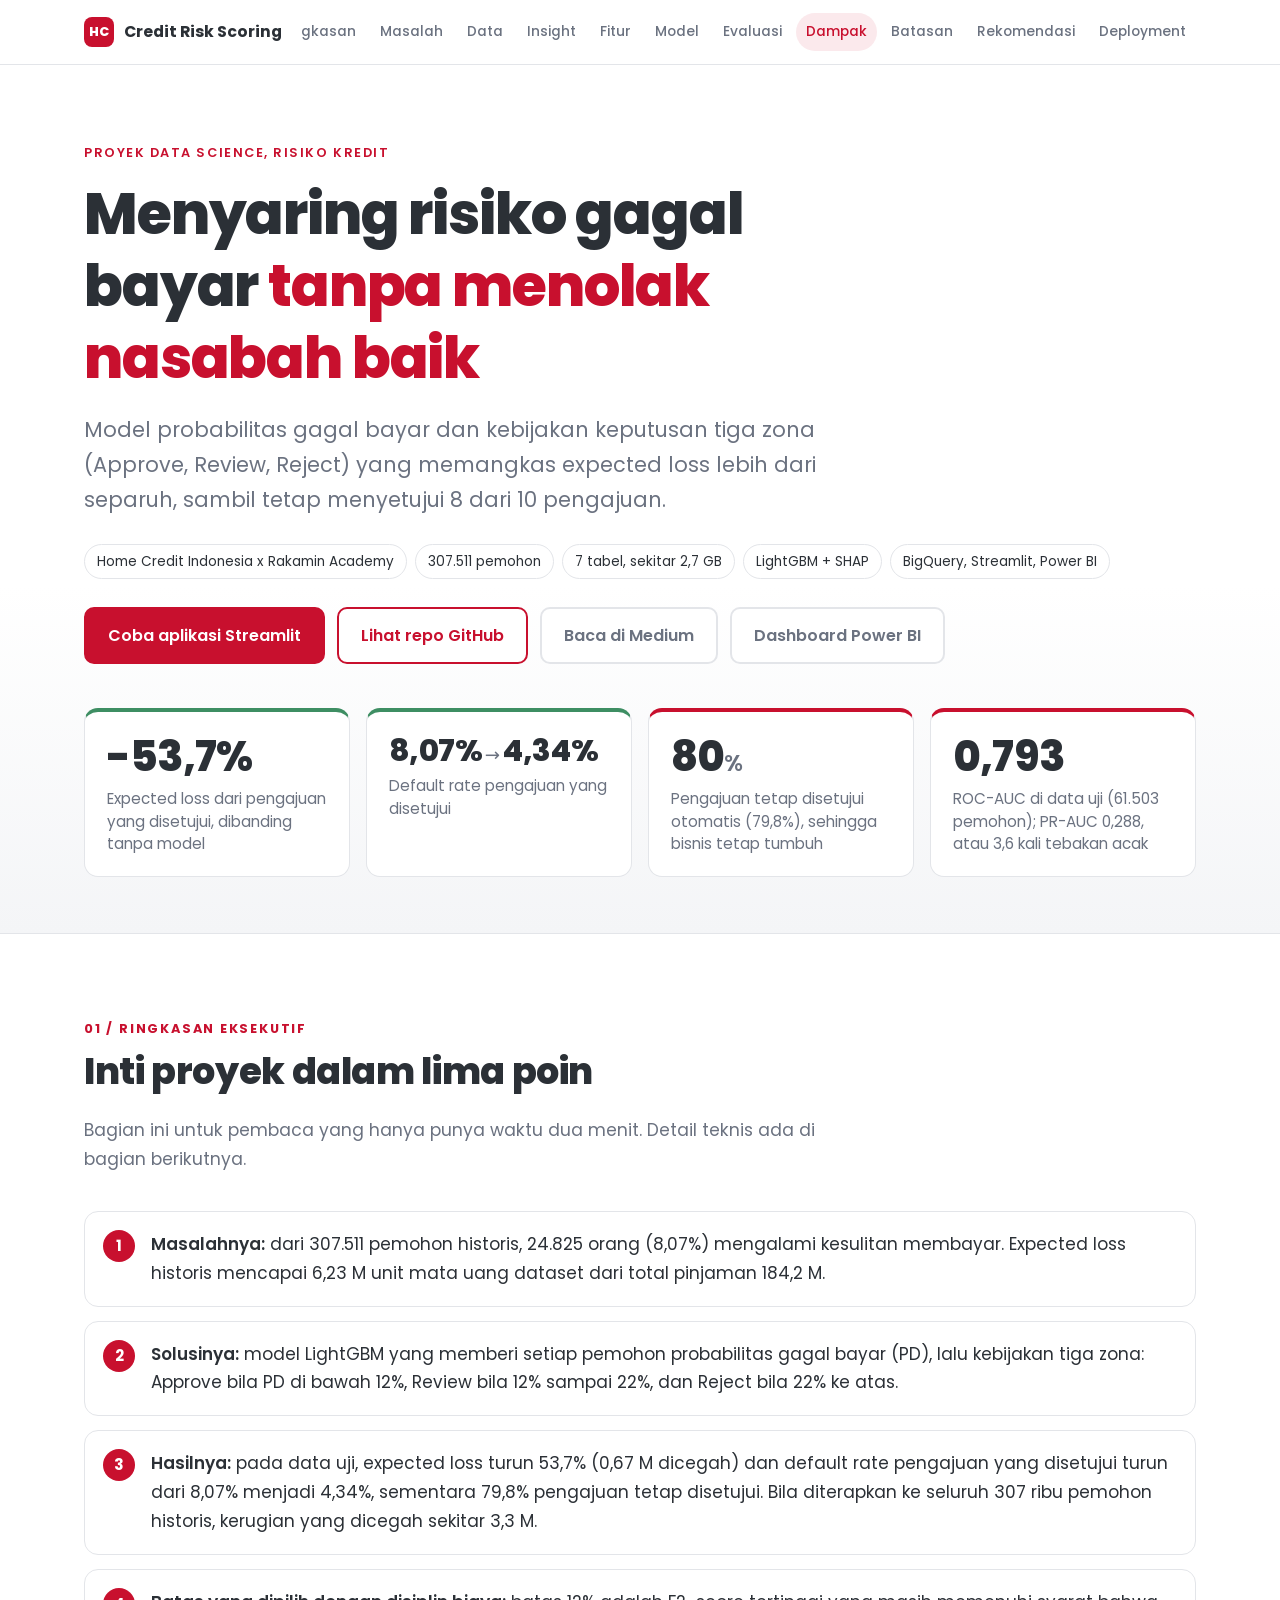
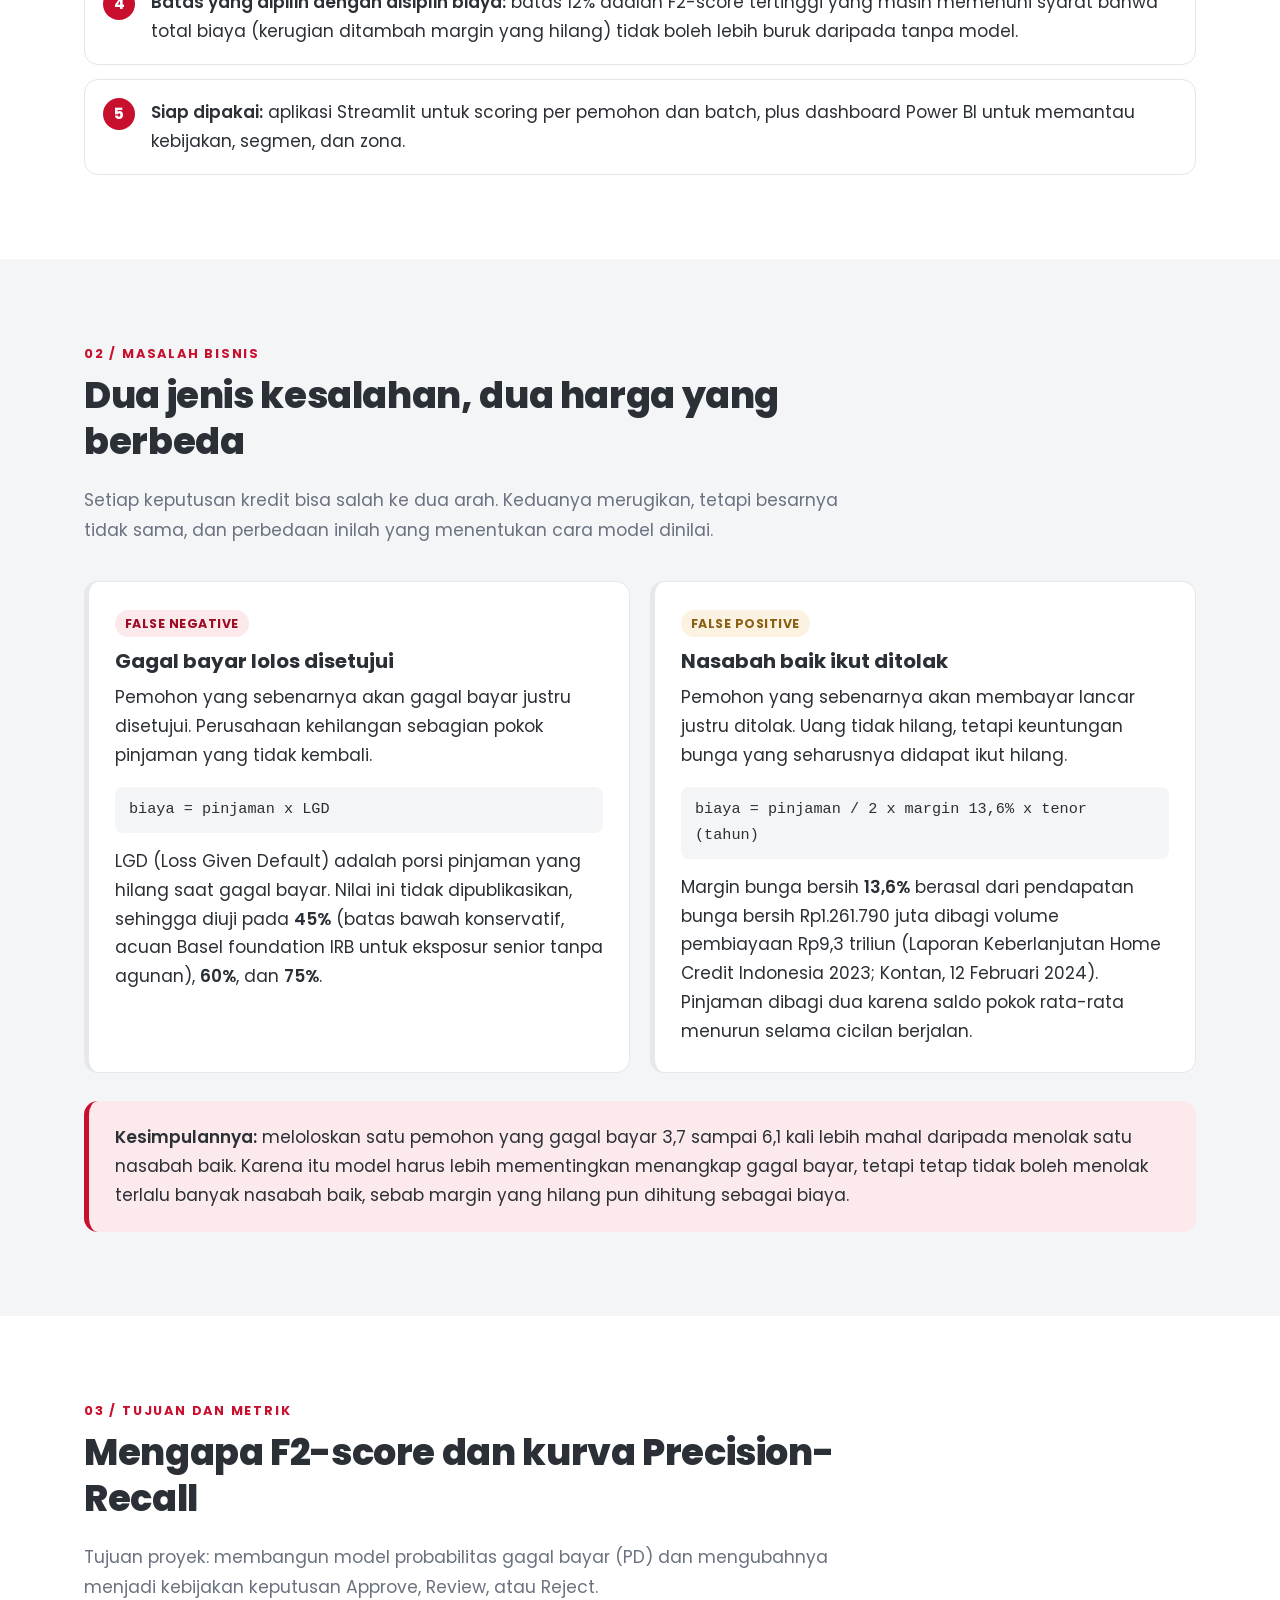
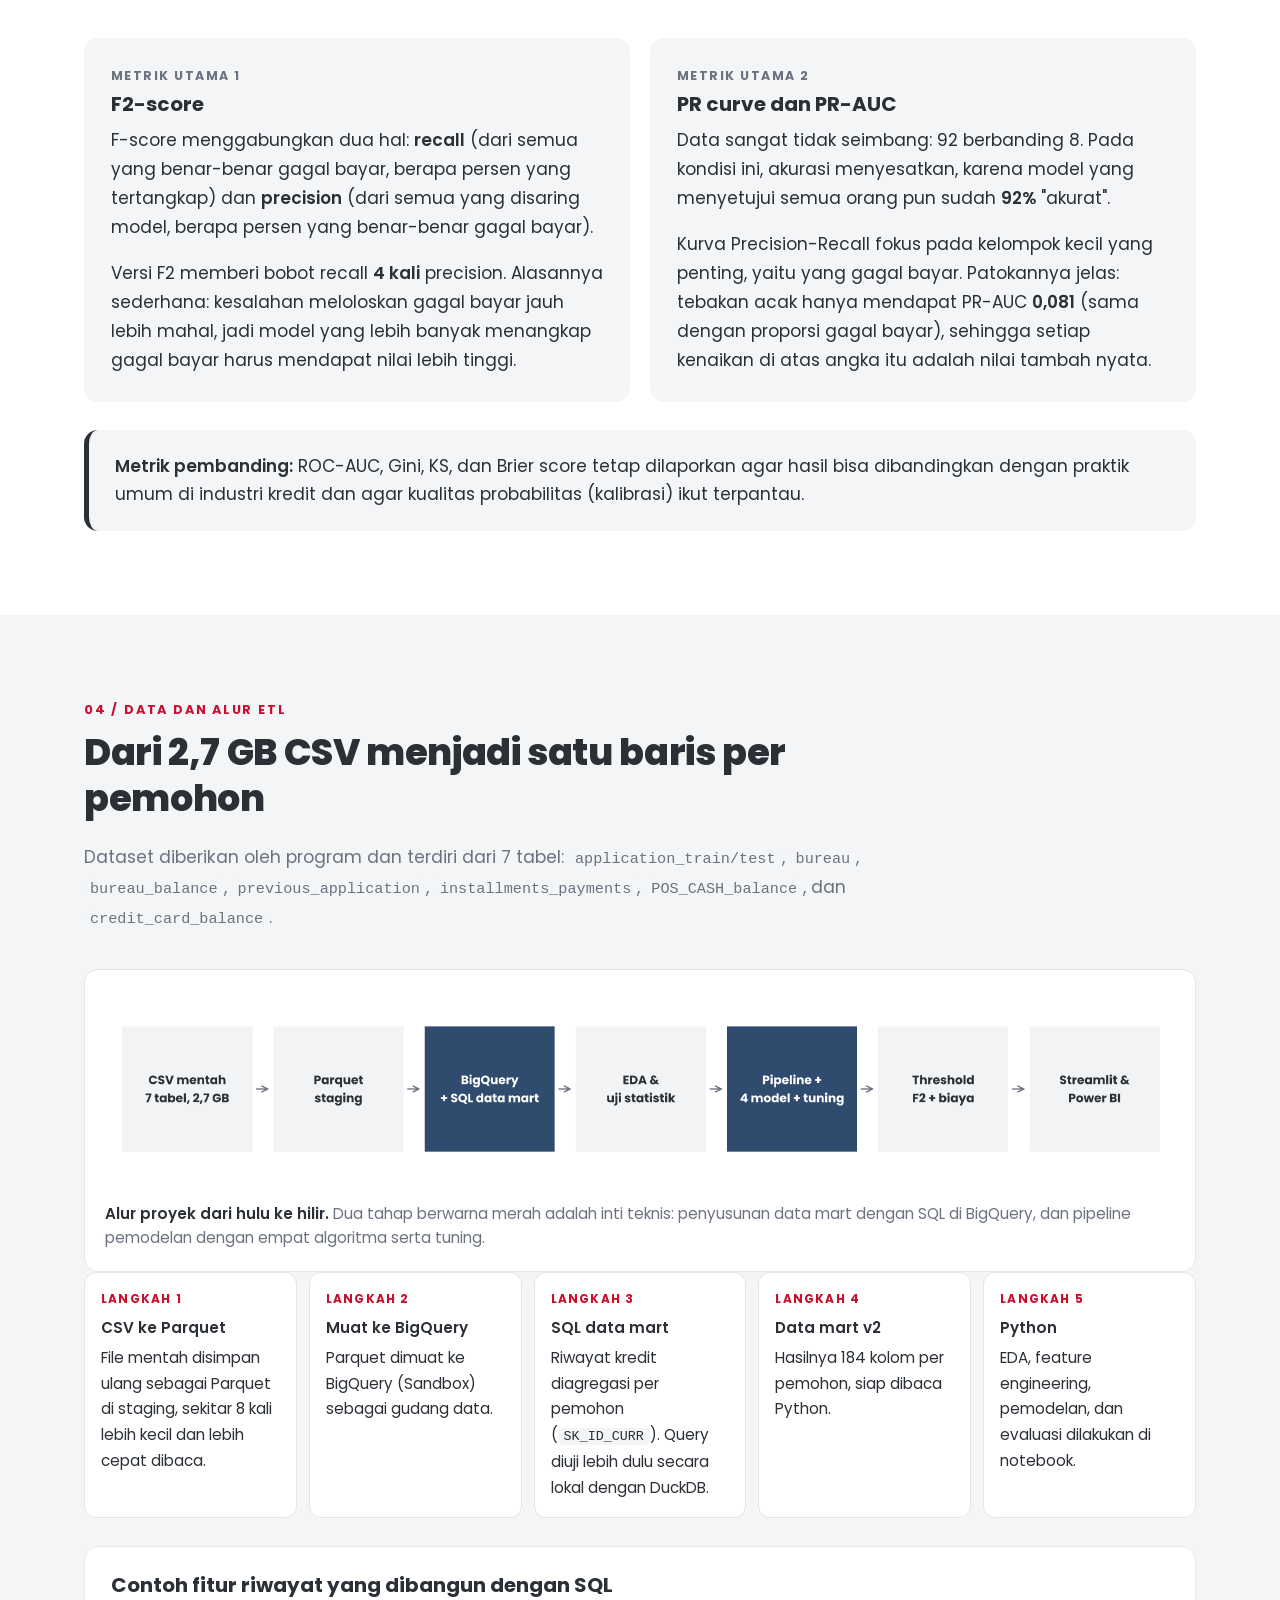
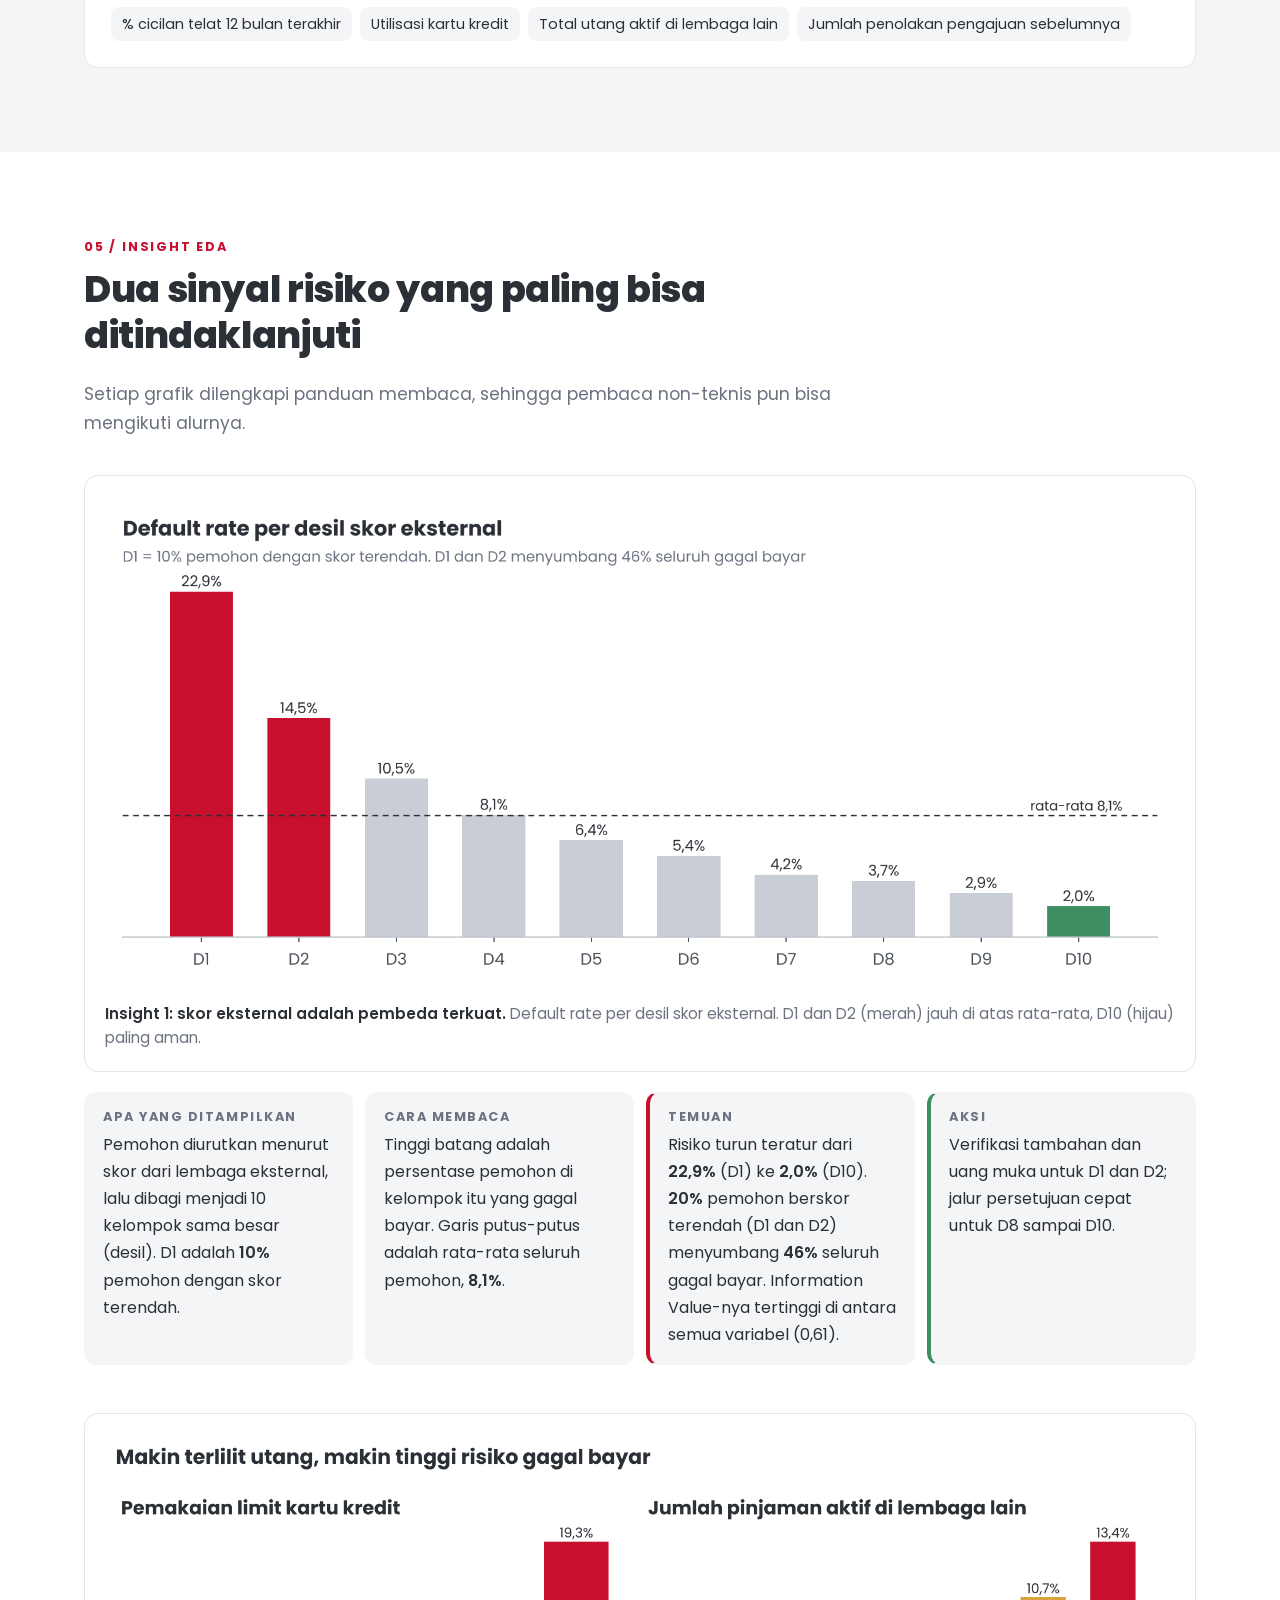
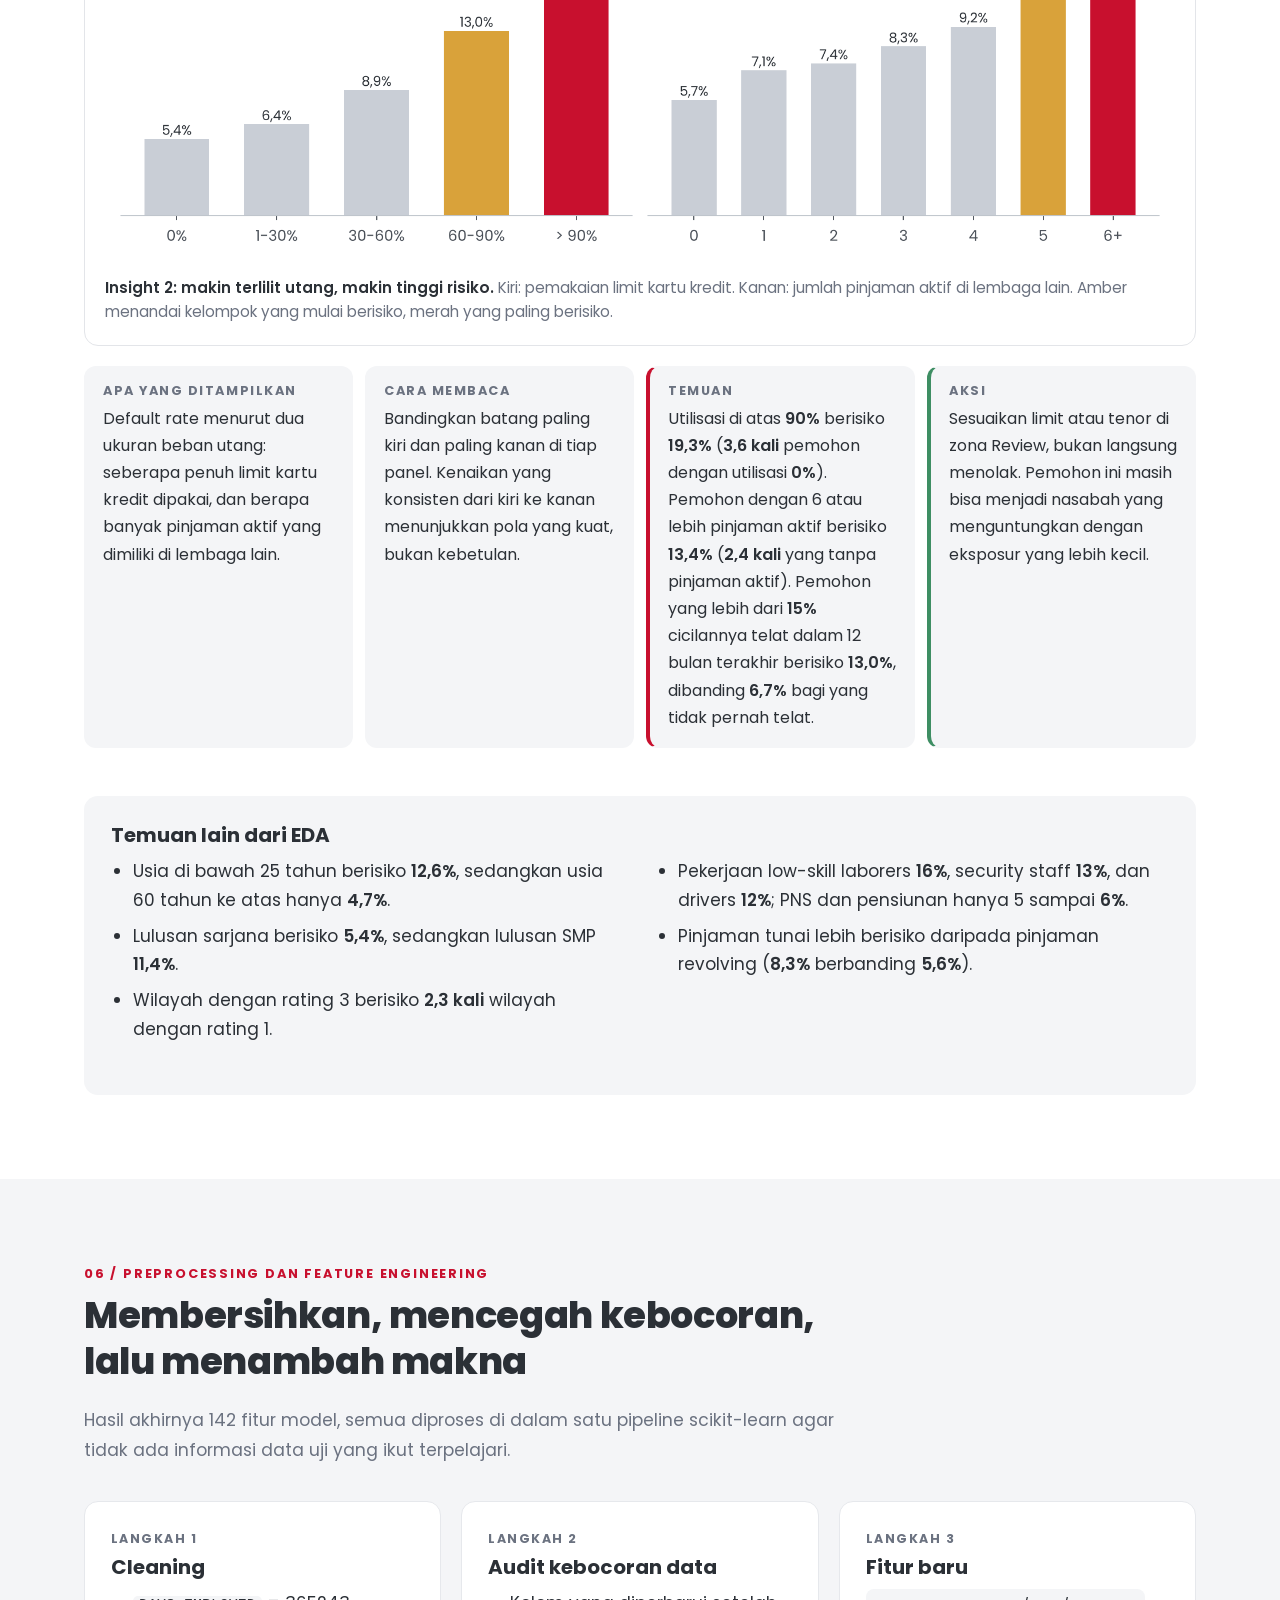
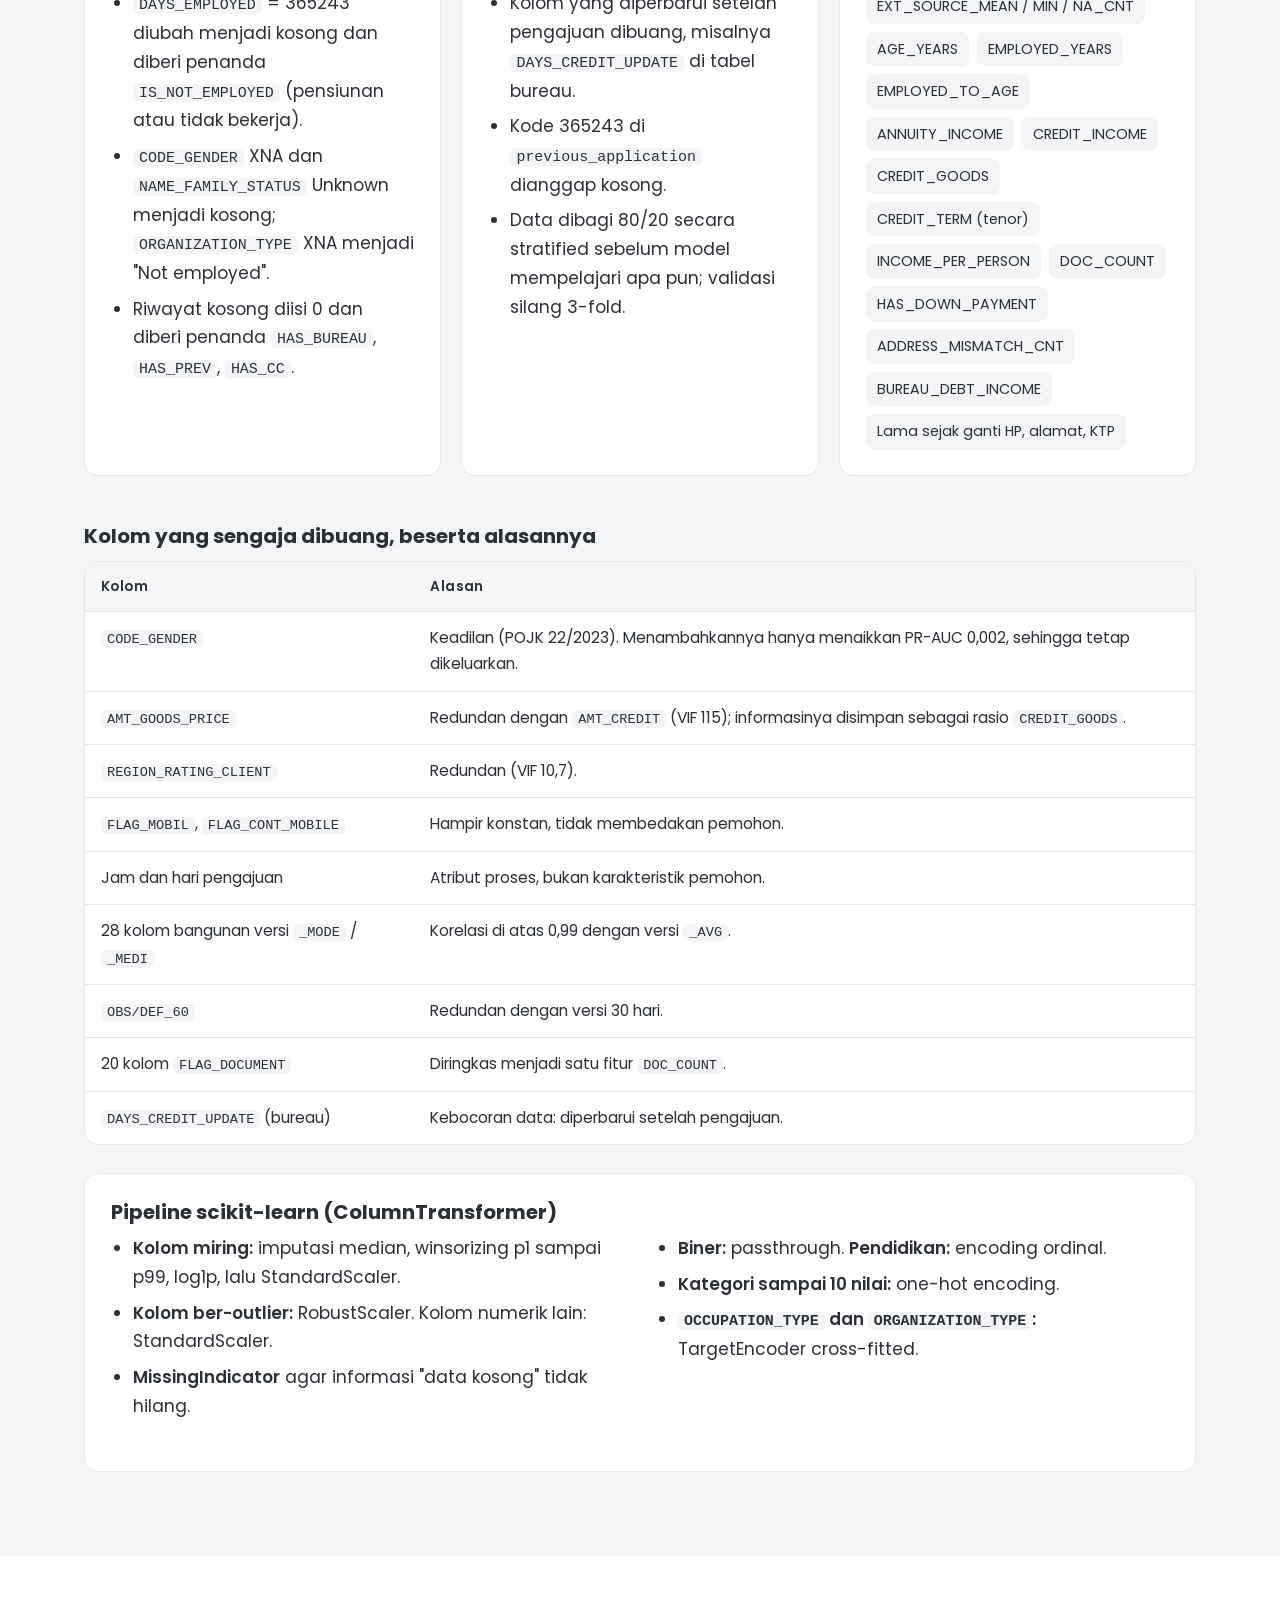
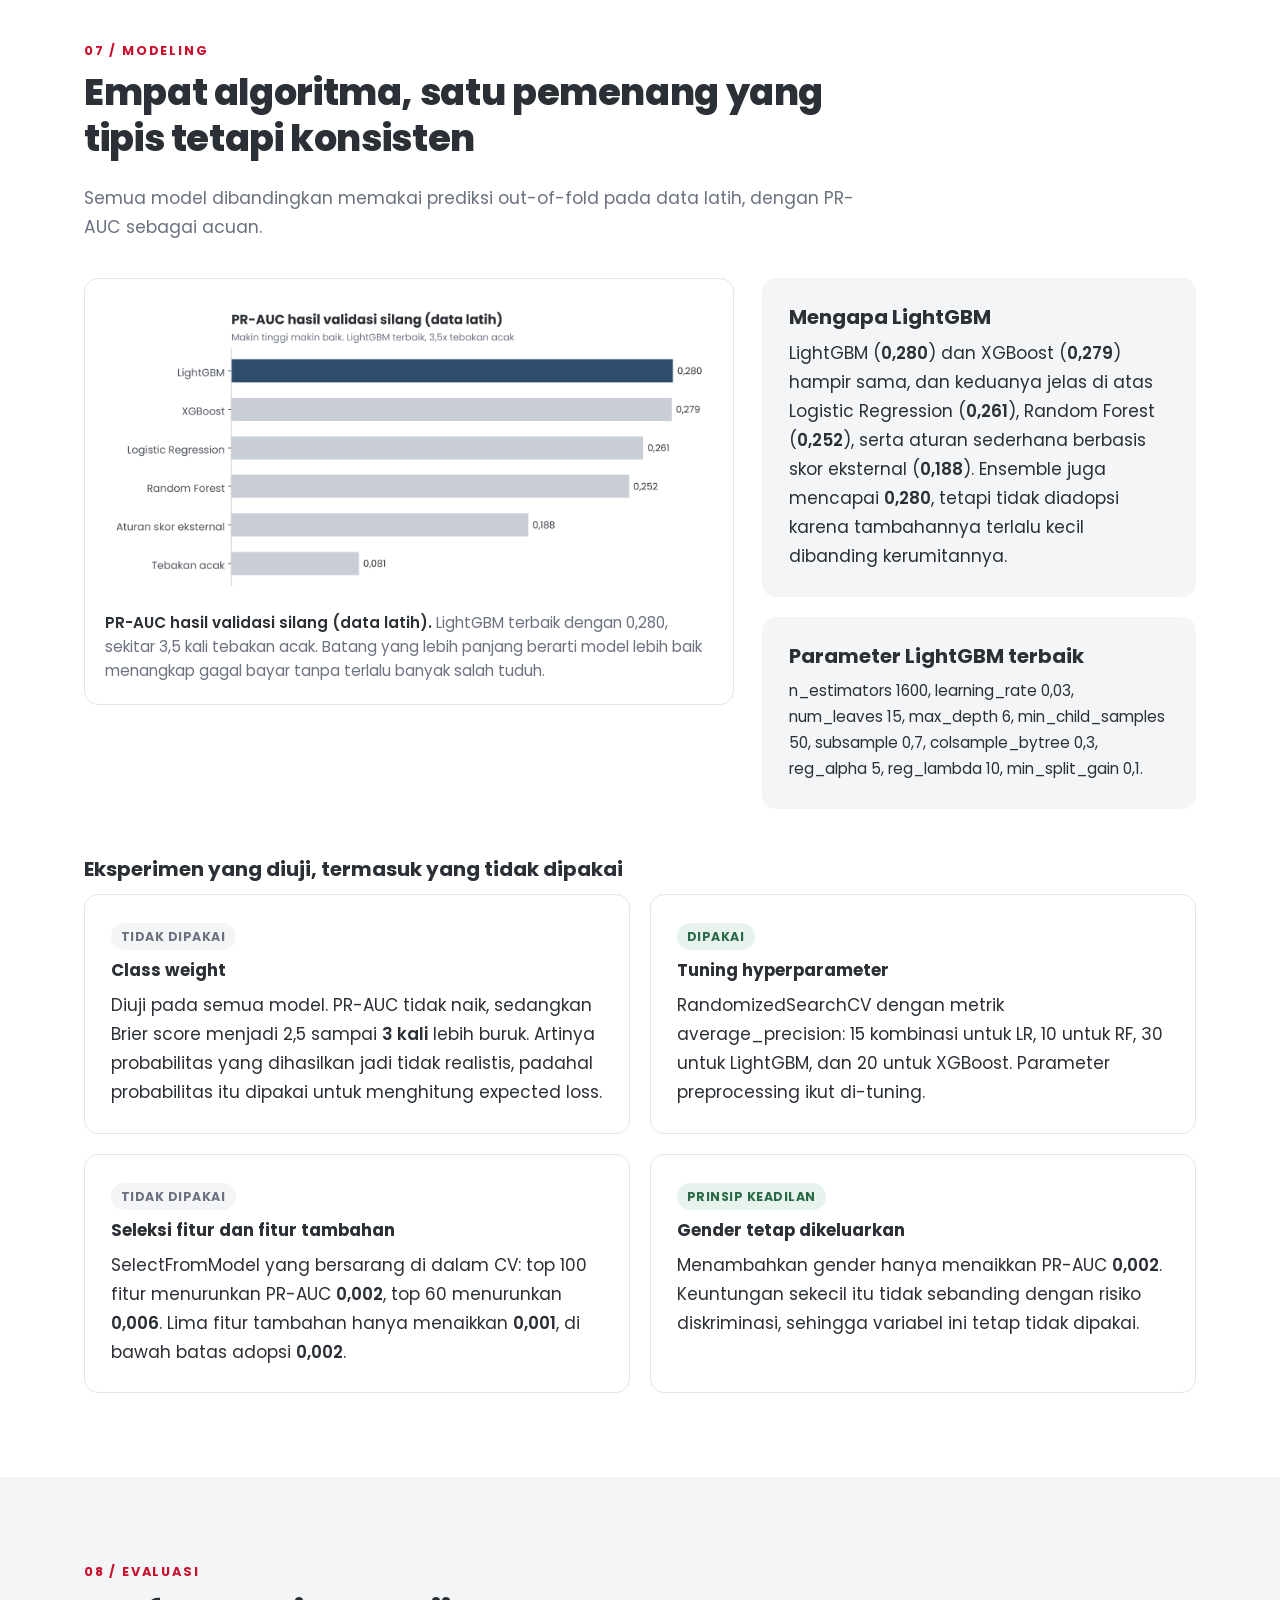
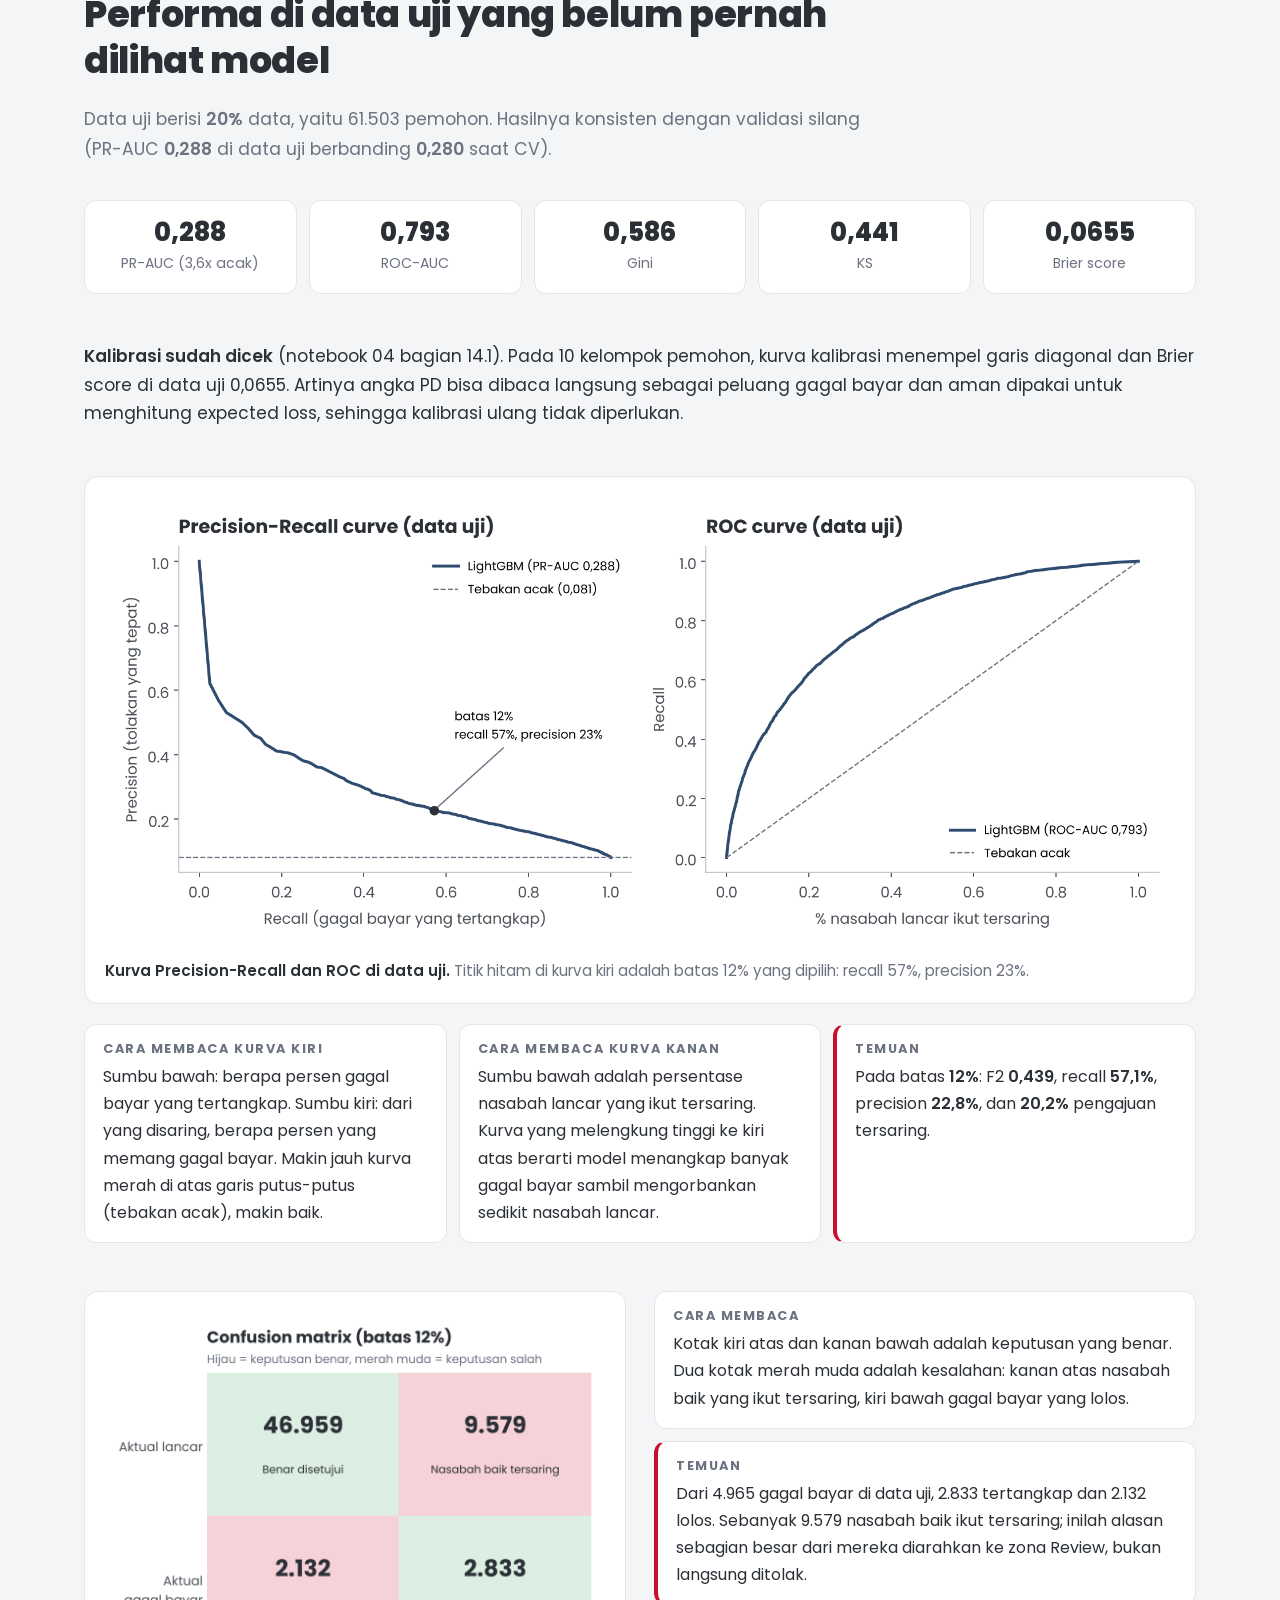
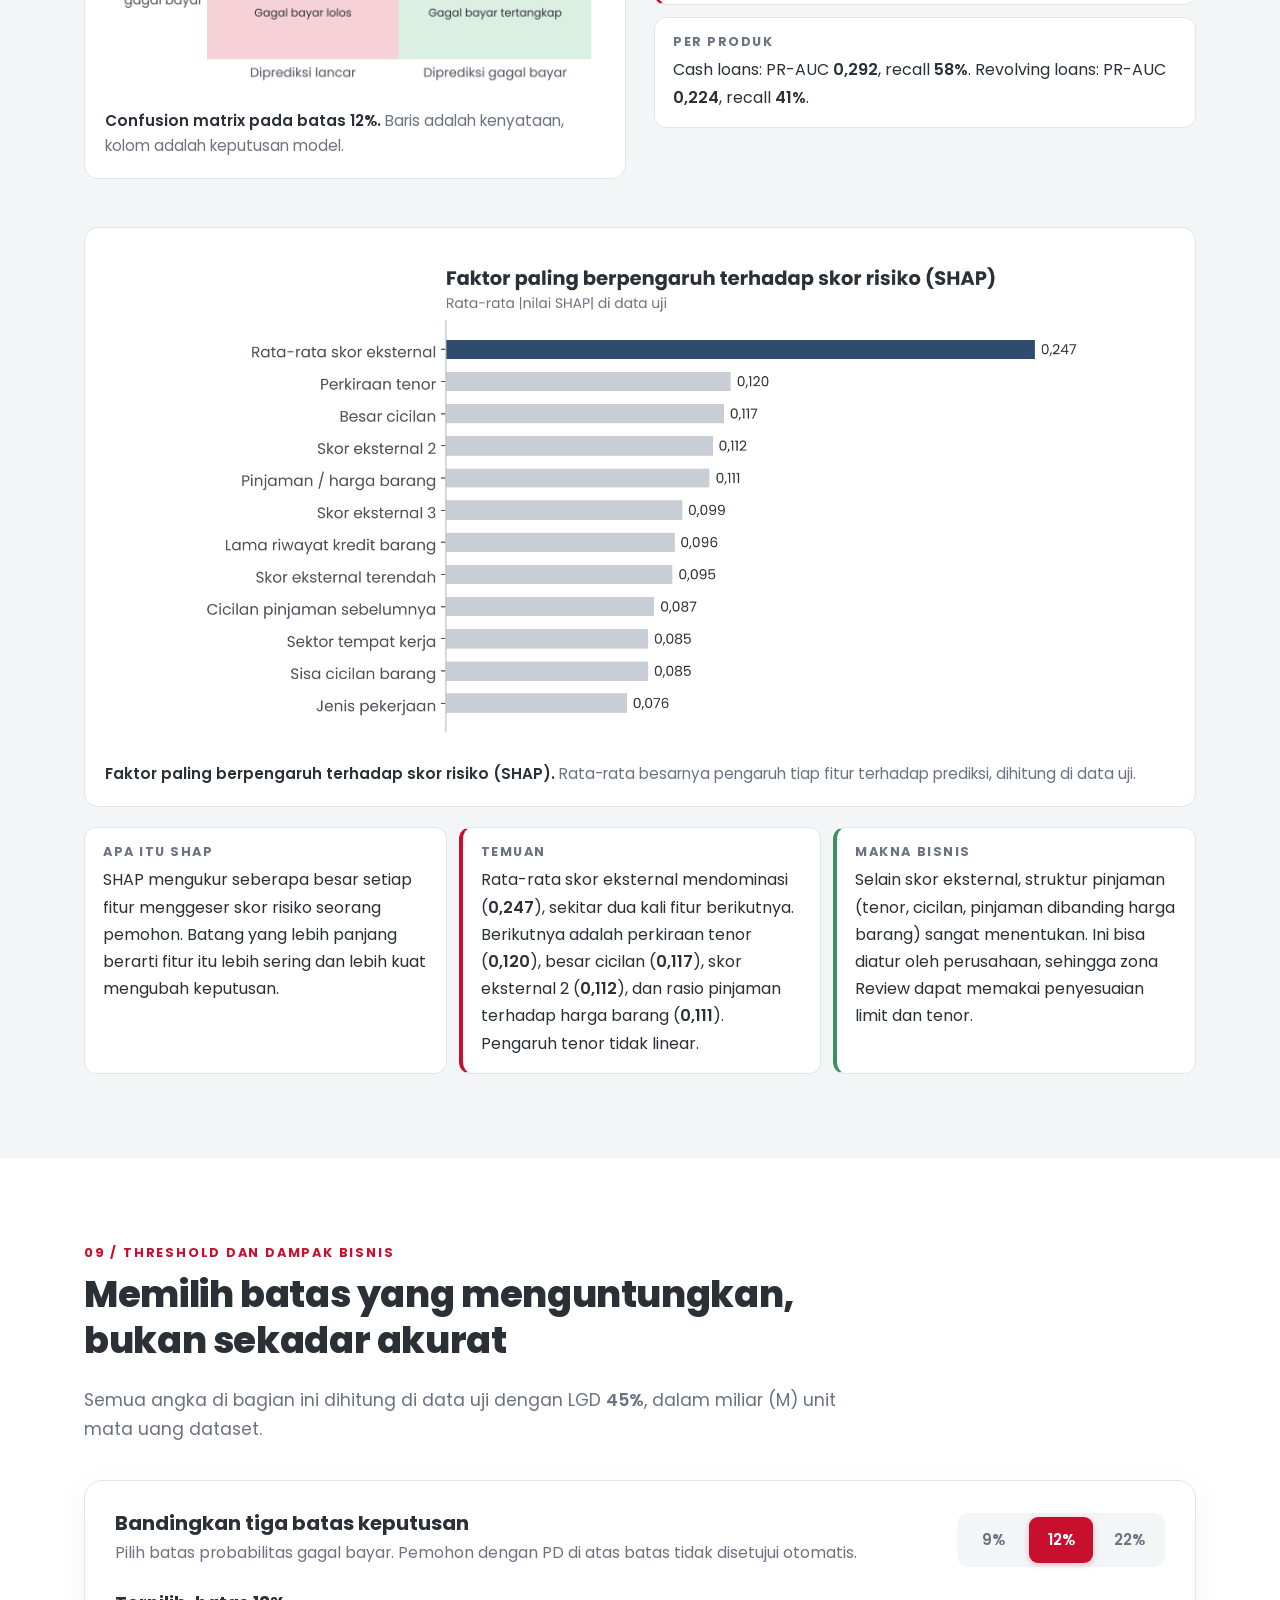
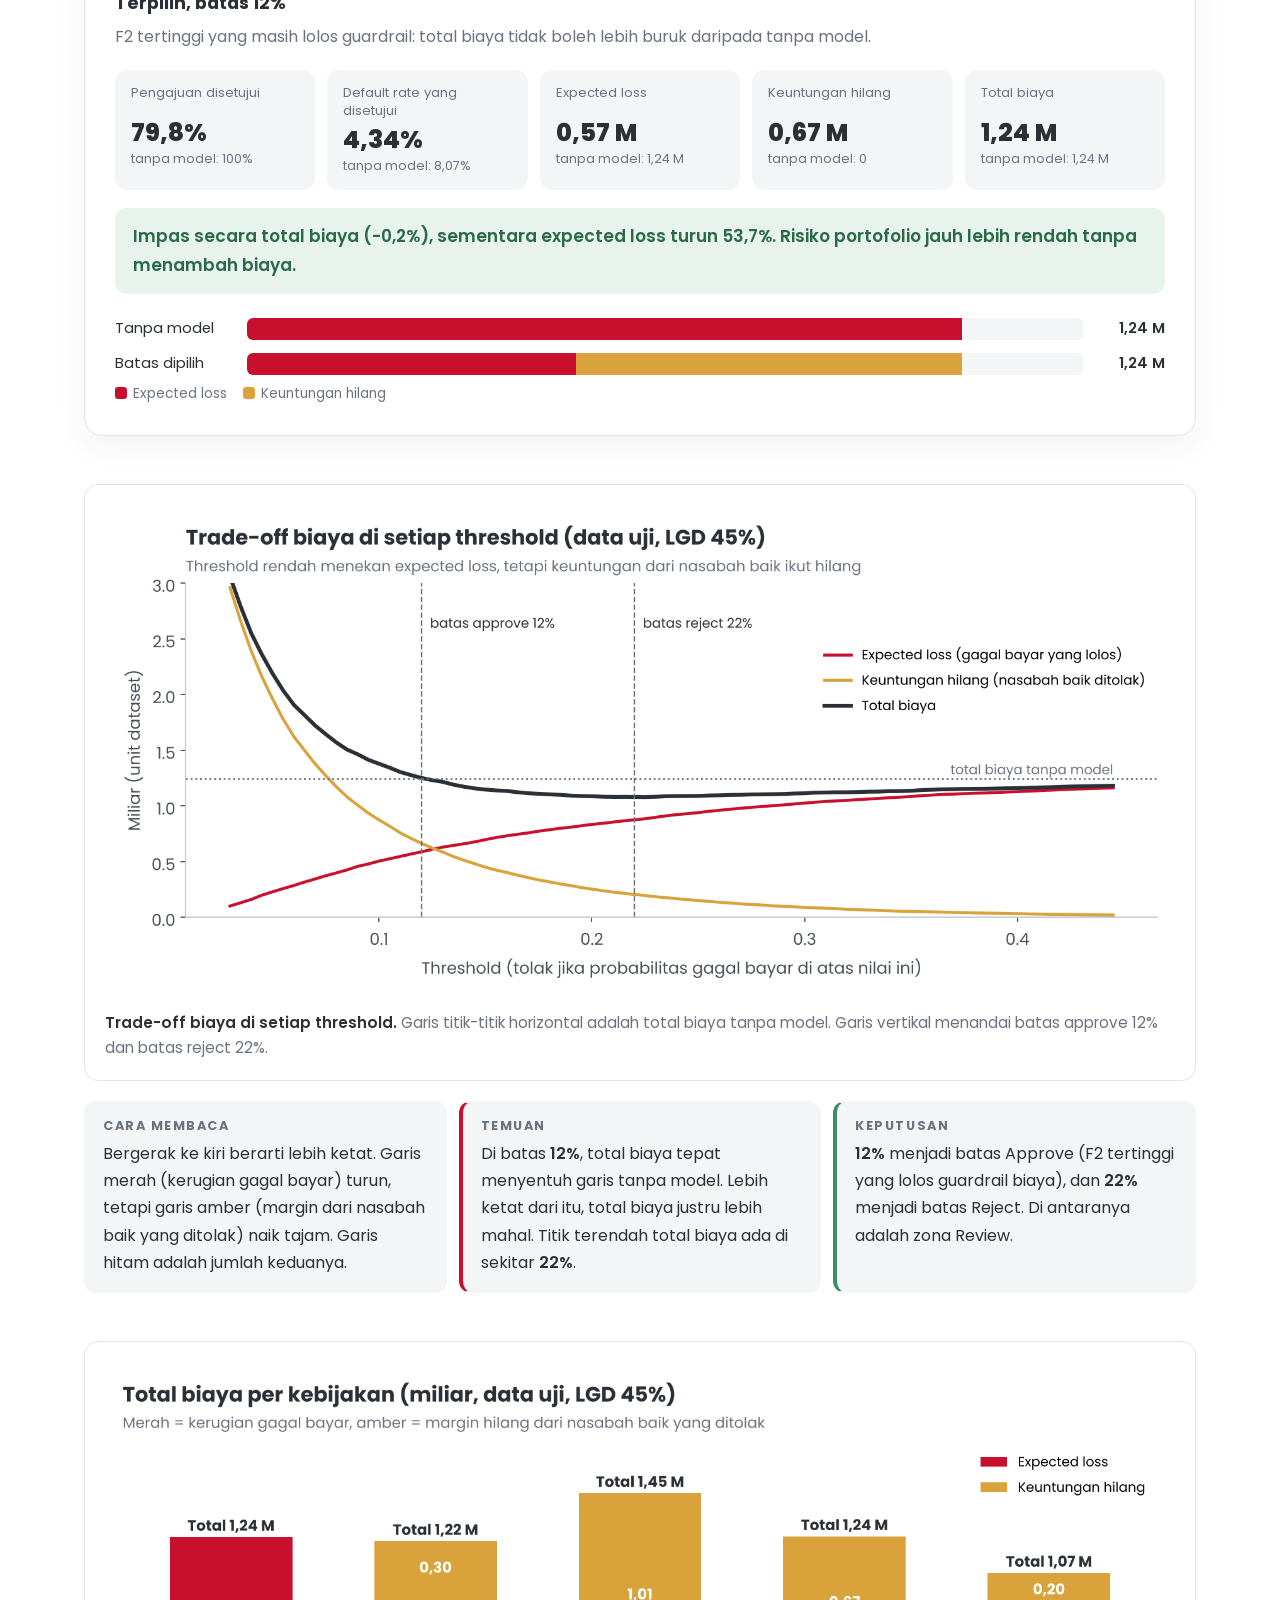
==== commit 2e0b7dca: "Tambah link dashboard Power BI dan artikel Medium" ====
--- a/docs/index.html
+++ b/docs/index.html
@@ -64,7 +64,8 @@
     <div class="btns">
       <a class="btn btn-primary" href="https://home-credit-credit-risk-emvn4romwxnpwuyke5nquy.streamlit.app" target="_blank" rel="noopener">Coba aplikasi Streamlit</a>
       <a class="btn btn-ghost" href="https://github.com/aoramaaulia-collab/home-credit-credit-risk" target="_blank" rel="noopener">Lihat repo GitHub</a>
-      <a class="btn btn-muted" href="#" aria-disabled="true" title="Artikel Medium segera terbit">Baca di Medium (segera)</a>
+      <a class="btn btn-muted" href="https://medium.com/@aoramaaulia/credit-risk-scoring-home-credit-dari-prediksi-gagal-bayar-ke-kebijakan-kredit-yang-terukur-dalam-849afd47178b" target="_blank" rel="noopener">Baca di Medium</a>
+      <a class="btn btn-muted" href="https://app.powerbi.com/view?r=eyJrIjoiODhkNWI1NzktNjVjNC00NWUxLWI0NjItZTcyM2MwYzgwNjNkIiwidCI6IjllMmViN2RhLTgyZDItNDc0Zi1iZTY2LTJlOTJiNmMwYjliYyIsImMiOjEwfQ%3D%3D" target="_blank" rel="noopener">Dashboard Power BI</a>
     </div>
     <div class="kpis">
       <div class="kpi good">
@@ -119,14 +120,14 @@
         <h3 class="mt" style="margin-top:12px">Gagal bayar lolos disetujui</h3>
         <p>Pemohon yang sebenarnya akan gagal bayar justru disetujui. Perusahaan kehilangan sebagian pokok pinjaman yang tidak kembali.</p>
         <div class="cost-formula">biaya = pinjaman x LGD</div>
-        <p>LGD (Loss Given Default) adalah porsi pinjaman yang hilang saat gagal bayar. Nilai ini tidak dipublikasikan, sehingga diuji pada 45% (batas bawah konservatif, acuan Basel foundation IRB untuk eksposur senior tanpa agunan), 60%, dan 75%.</p>
+        <p>LGD (Loss Given Default) adalah porsi pinjaman yang hilang saat gagal bayar. Nilai ini tidak dipublikasikan, sehingga diuji pada <strong>45%</strong> (batas bawah konservatif, acuan Basel foundation IRB untuk eksposur senior tanpa agunan), <strong>60%</strong>, dan <strong>75%</strong>.</p>
       </div>
       <div class="card warn cost-box">
         <span class="badge amber">False Positive</span>
         <h3 style="margin-top:12px">Nasabah baik ikut ditolak</h3>
         <p>Pemohon yang sebenarnya akan membayar lancar justru ditolak. Uang tidak hilang, tetapi keuntungan bunga yang seharusnya didapat ikut hilang.</p>
         <div class="cost-formula">biaya = pinjaman / 2 x margin 13,6% x tenor (tahun)</div>
-        <p>Margin bunga bersih 13,6% berasal dari pendapatan bunga bersih Rp1.261.790 juta dibagi volume pembiayaan Rp9,3 triliun (Laporan Keberlanjutan Home Credit Indonesia 2023; Kontan, 12 Februari 2024). Pinjaman dibagi dua karena saldo pokok rata-rata menurun selama cicilan berjalan.</p>
+        <p>Margin bunga bersih <strong>13,6%</strong> berasal dari pendapatan bunga bersih Rp1.261.790 juta dibagi volume pembiayaan Rp9,3 triliun (Laporan Keberlanjutan Home Credit Indonesia 2023; Kontan, 12 Februari 2024). Pinjaman dibagi dua karena saldo pokok rata-rata menurun selama cicilan berjalan.</p>
       </div>
     </div>
     <div class="callout mt">
@@ -148,13 +149,13 @@
         <span class="card-kicker">Metrik utama 1</span>
         <h3>F2-score</h3>
         <p>F-score menggabungkan dua hal: <strong>recall</strong> (dari semua yang benar-benar gagal bayar, berapa persen yang tertangkap) dan <strong>precision</strong> (dari semua yang disaring model, berapa persen yang benar-benar gagal bayar).</p>
-        <p>Versi F2 memberi bobot recall 4 kali precision. Alasannya sederhana: kesalahan meloloskan gagal bayar jauh lebih mahal, jadi model yang lebih banyak menangkap gagal bayar harus mendapat nilai lebih tinggi.</p>
+        <p>Versi F2 memberi bobot recall <strong>4 kali</strong> precision. Alasannya sederhana: kesalahan meloloskan gagal bayar jauh lebih mahal, jadi model yang lebih banyak menangkap gagal bayar harus mendapat nilai lebih tinggi.</p>
       </div>
       <div class="card soft">
         <span class="card-kicker">Metrik utama 2</span>
         <h3>PR curve dan PR-AUC</h3>
-        <p>Data sangat tidak seimbang: 92 berbanding 8. Pada kondisi ini, akurasi menyesatkan, karena model yang menyetujui semua orang pun sudah 92% "akurat".</p>
-        <p>Kurva Precision-Recall fokus pada kelompok kecil yang penting, yaitu yang gagal bayar. Patokannya jelas: tebakan acak hanya mendapat PR-AUC 0,081 (sama dengan proporsi gagal bayar), sehingga setiap kenaikan di atas angka itu adalah nilai tambah nyata.</p>
+        <p>Data sangat tidak seimbang: 92 berbanding 8. Pada kondisi ini, akurasi menyesatkan, karena model yang menyetujui semua orang pun sudah <strong>92%</strong> "akurat".</p>
+        <p>Kurva Precision-Recall fokus pada kelompok kecil yang penting, yaitu yang gagal bayar. Patokannya jelas: tebakan acak hanya mendapat PR-AUC <strong>0,081</strong> (sama dengan proporsi gagal bayar), sehingga setiap kenaikan di atas angka itu adalah nilai tambah nyata.</p>
       </div>
     </div>
     <div class="callout neutral mt">
@@ -209,9 +210,9 @@
         <figcaption><strong>Insight 1: skor eksternal adalah pembeda terkuat.</strong> Default rate per desil skor eksternal. D1 dan D2 (merah) jauh di atas rata-rata, D10 (hijau) paling aman.</figcaption>
       </figure>
       <div class="read-guide">
-        <div class="rg"><h4>Apa yang ditampilkan</h4><p>Pemohon diurutkan menurut skor dari lembaga eksternal, lalu dibagi menjadi 10 kelompok sama besar (desil). D1 adalah 10% pemohon dengan skor terendah.</p></div>
-        <div class="rg"><h4>Cara membaca</h4><p>Tinggi batang adalah persentase pemohon di kelompok itu yang gagal bayar. Garis putus-putus adalah rata-rata seluruh pemohon, 8,1%.</p></div>
-        <div class="rg find"><h4>Temuan</h4><p>Risiko turun teratur dari 22,9% (D1) ke 2,0% (D10). 20% pemohon berskor terendah (D1 dan D2) menyumbang 46% seluruh gagal bayar. Information Value-nya tertinggi di antara semua variabel (0,61).</p></div>
+        <div class="rg"><h4>Apa yang ditampilkan</h4><p>Pemohon diurutkan menurut skor dari lembaga eksternal, lalu dibagi menjadi 10 kelompok sama besar (desil). D1 adalah <strong>10%</strong> pemohon dengan skor terendah.</p></div>
+        <div class="rg"><h4>Cara membaca</h4><p>Tinggi batang adalah persentase pemohon di kelompok itu yang gagal bayar. Garis putus-putus adalah rata-rata seluruh pemohon, <strong>8,1%</strong>.</p></div>
+        <div class="rg find"><h4>Temuan</h4><p>Risiko turun teratur dari <strong>22,9%</strong> (D1) ke <strong>2,0%</strong> (D10). <strong>20%</strong> pemohon berskor terendah (D1 dan D2) menyumbang <strong>46%</strong> seluruh gagal bayar. Information Value-nya tertinggi di antara semua variabel (0,61).</p></div>
         <div class="rg act"><h4>Aksi</h4><p>Verifikasi tambahan dan uang muka untuk D1 dan D2; jalur persetujuan cepat untuk D8 sampai D10.</p></div>
       </div>
     </div>
@@ -224,7 +225,7 @@
       <div class="read-guide">
         <div class="rg"><h4>Apa yang ditampilkan</h4><p>Default rate menurut dua ukuran beban utang: seberapa penuh limit kartu kredit dipakai, dan berapa banyak pinjaman aktif yang dimiliki di lembaga lain.</p></div>
         <div class="rg"><h4>Cara membaca</h4><p>Bandingkan batang paling kiri dan paling kanan di tiap panel. Kenaikan yang konsisten dari kiri ke kanan menunjukkan pola yang kuat, bukan kebetulan.</p></div>
-        <div class="rg find"><h4>Temuan</h4><p>Utilisasi di atas 90% berisiko 19,3% (3,6 kali pemohon dengan utilisasi 0%). Pemohon dengan 6 atau lebih pinjaman aktif berisiko 13,4% (2,4 kali yang tanpa pinjaman aktif). Pemohon yang lebih dari 15% cicilannya telat dalam 12 bulan terakhir berisiko 13,0%, dibanding 6,7% bagi yang tidak pernah telat.</p></div>
+        <div class="rg find"><h4>Temuan</h4><p>Utilisasi di atas <strong>90%</strong> berisiko <strong>19,3%</strong> (<strong>3,6 kali</strong> pemohon dengan utilisasi <strong>0%</strong>). Pemohon dengan 6 atau lebih pinjaman aktif berisiko <strong>13,4%</strong> (<strong>2,4 kali</strong> yang tanpa pinjaman aktif). Pemohon yang lebih dari <strong>15%</strong> cicilannya telat dalam 12 bulan terakhir berisiko <strong>13,0%</strong>, dibanding <strong>6,7%</strong> bagi yang tidak pernah telat.</p></div>
         <div class="rg act"><h4>Aksi</h4><p>Sesuaikan limit atau tenor di zona Review, bukan langsung menolak. Pemohon ini masih bisa menjadi nasabah yang menguntungkan dengan eksposur yang lebih kecil.</p></div>
       </div>
     </div>
@@ -233,13 +234,13 @@
       <h3>Temuan lain dari EDA</h3>
       <div class="grid-2" style="gap:8px 32px">
         <ul>
-          <li>Usia di bawah 25 tahun berisiko 12,6%, sedangkan usia 60 tahun ke atas hanya 4,7%.</li>
-          <li>Lulusan sarjana berisiko 5,4%, sedangkan lulusan SMP 11,4%.</li>
-          <li>Wilayah dengan rating 3 berisiko 2,3 kali wilayah dengan rating 1.</li>
-        </ul>
-        <ul>
-          <li>Pekerjaan low-skill laborers 16%, security staff 13%, dan drivers 12%; PNS dan pensiunan hanya 5 sampai 6%.</li>
-          <li>Pinjaman tunai lebih berisiko daripada pinjaman revolving (8,3% berbanding 5,6%).</li>
+          <li>Usia di bawah 25 tahun berisiko <strong>12,6%</strong>, sedangkan usia 60 tahun ke atas hanya <strong>4,7%</strong>.</li>
+          <li>Lulusan sarjana berisiko <strong>5,4%</strong>, sedangkan lulusan SMP <strong>11,4%</strong>.</li>
+          <li>Wilayah dengan rating 3 berisiko <strong>2,3 kali</strong> wilayah dengan rating 1.</li>
+        </ul>
+        <ul>
+          <li>Pekerjaan low-skill laborers <strong>16%</strong>, security staff <strong>13%</strong>, dan drivers <strong>12%</strong>; PNS dan pensiunan hanya 5 sampai <strong>6%</strong>.</li>
+          <li>Pinjaman tunai lebih berisiko daripada pinjaman revolving (<strong>8,3%</strong> berbanding <strong>5,6%</strong>).</li>
         </ul>
       </div>
     </div>
@@ -347,7 +348,7 @@
       <div class="stack">
         <div class="card soft">
           <h3>Mengapa LightGBM</h3>
-          <p>LightGBM (0,280) dan XGBoost (0,279) hampir sama, dan keduanya jelas di atas Logistic Regression (0,261), Random Forest (0,252), serta aturan sederhana berbasis skor eksternal (0,188). Ensemble juga mencapai 0,280, tetapi tidak diadopsi karena tambahannya terlalu kecil dibanding kerumitannya.</p>
+          <p>LightGBM (<strong>0,280</strong>) dan XGBoost (<strong>0,279</strong>) hampir sama, dan keduanya jelas di atas Logistic Regression (<strong>0,261</strong>), Random Forest (<strong>0,252</strong>), serta aturan sederhana berbasis skor eksternal (<strong>0,188</strong>). Ensemble juga mencapai <strong>0,280</strong>, tetapi tidak diadopsi karena tambahannya terlalu kecil dibanding kerumitannya.</p>
         </div>
         <div class="card soft">
           <h3>Parameter LightGBM terbaik</h3>
@@ -361,7 +362,7 @@
       <div class="card">
         <span class="badge grey">Tidak dipakai</span>
         <h4 style="margin-top:10px">Class weight</h4>
-        <p>Diuji pada semua model. PR-AUC tidak naik, sedangkan Brier score menjadi 2,5 sampai 3 kali lebih buruk. Artinya probabilitas yang dihasilkan jadi tidak realistis, padahal probabilitas itu dipakai untuk menghitung expected loss.</p>
+        <p>Diuji pada semua model. PR-AUC tidak naik, sedangkan Brier score menjadi 2,5 sampai <strong>3 kali</strong> lebih buruk. Artinya probabilitas yang dihasilkan jadi tidak realistis, padahal probabilitas itu dipakai untuk menghitung expected loss.</p>
       </div>
       <div class="card">
         <span class="badge green">Dipakai</span>
@@ -371,12 +372,12 @@
       <div class="card">
         <span class="badge grey">Tidak dipakai</span>
         <h4 style="margin-top:10px">Seleksi fitur dan fitur tambahan</h4>
-        <p>SelectFromModel yang bersarang di dalam CV: top 100 fitur menurunkan PR-AUC 0,002, top 60 menurunkan 0,006. Lima fitur tambahan hanya menaikkan 0,001, di bawah batas adopsi 0,002.</p>
+        <p>SelectFromModel yang bersarang di dalam CV: top 100 fitur menurunkan PR-AUC <strong>0,002</strong>, top 60 menurunkan <strong>0,006</strong>. Lima fitur tambahan hanya menaikkan <strong>0,001</strong>, di bawah batas adopsi <strong>0,002</strong>.</p>
       </div>
       <div class="card">
         <span class="badge green">Prinsip keadilan</span>
         <h4 style="margin-top:10px">Gender tetap dikeluarkan</h4>
-        <p>Menambahkan gender hanya menaikkan PR-AUC 0,002. Keuntungan sekecil itu tidak sebanding dengan risiko diskriminasi, sehingga variabel ini tetap tidak dipakai.</p>
+        <p>Menambahkan gender hanya menaikkan PR-AUC <strong>0,002</strong>. Keuntungan sekecil itu tidak sebanding dengan risiko diskriminasi, sehingga variabel ini tetap tidak dipakai.</p>
       </div>
     </div>
   </div>
@@ -388,7 +389,7 @@
     <div class="section-head">
       <span class="section-num">08 / Evaluasi</span>
       <h2>Performa di data uji yang belum pernah dilihat model</h2>
-      <p>Data uji berisi 20% data, yaitu 61.503 pemohon. Hasilnya konsisten dengan validasi silang (PR-AUC 0,288 di data uji berbanding 0,280 saat CV).</p>
+      <p>Data uji berisi <strong>20%</strong> data, yaitu 61.503 pemohon. Hasilnya konsisten dengan validasi silang (PR-AUC <strong>0,288</strong> di data uji berbanding <strong>0,280</strong> saat CV).</p>
     </div>
     <div class="metric-strip">
       <div class="metric"><b>0,288</b><span>PR-AUC (3,6x acak)</span></div>
@@ -407,7 +408,7 @@
       <div class="read-guide">
         <div class="rg"><h4>Cara membaca kurva kiri</h4><p>Sumbu bawah: berapa persen gagal bayar yang tertangkap. Sumbu kiri: dari yang disaring, berapa persen yang memang gagal bayar. Makin jauh kurva merah di atas garis putus-putus (tebakan acak), makin baik.</p></div>
         <div class="rg"><h4>Cara membaca kurva kanan</h4><p>Sumbu bawah adalah persentase nasabah lancar yang ikut tersaring. Kurva yang melengkung tinggi ke kiri atas berarti model menangkap banyak gagal bayar sambil mengorbankan sedikit nasabah lancar.</p></div>
-        <div class="rg find"><h4>Temuan</h4><p>Pada batas 12%: F2 0,439, recall 57,1%, precision 22,8%, dan 20,2% pengajuan tersaring.</p></div>
+        <div class="rg find"><h4>Temuan</h4><p>Pada batas <strong>12%</strong>: F2 <strong>0,439</strong>, recall <strong>57,1%</strong>, precision <strong>22,8%</strong>, dan <strong>20,2%</strong> pengajuan tersaring.</p></div>
       </div>
     </div>
 
@@ -419,7 +420,7 @@
       <div class="read-guide">
         <div class="rg"><h4>Cara membaca</h4><p>Kotak kiri atas dan kanan bawah adalah keputusan yang benar. Dua kotak merah muda adalah kesalahan: kanan atas nasabah baik yang ikut tersaring, kiri bawah gagal bayar yang lolos.</p></div>
         <div class="rg find"><h4>Temuan</h4><p>Dari 4.965 gagal bayar di data uji, 2.833 tertangkap dan 2.132 lolos. Sebanyak 9.579 nasabah baik ikut tersaring; inilah alasan sebagian besar dari mereka diarahkan ke zona Review, bukan langsung ditolak.</p></div>
-        <div class="rg"><h4>Per produk</h4><p>Cash loans: PR-AUC 0,292, recall 58%. Revolving loans: PR-AUC 0,224, recall 41%.</p></div>
+        <div class="rg"><h4>Per produk</h4><p>Cash loans: PR-AUC <strong>0,292</strong>, recall <strong>58%</strong>. Revolving loans: PR-AUC <strong>0,224</strong>, recall <strong>41%</strong>.</p></div>
       </div>
     </div>
 
@@ -430,7 +431,7 @@
       </figure>
       <div class="read-guide">
         <div class="rg"><h4>Apa itu SHAP</h4><p>SHAP mengukur seberapa besar setiap fitur menggeser skor risiko seorang pemohon. Batang yang lebih panjang berarti fitur itu lebih sering dan lebih kuat mengubah keputusan.</p></div>
-        <div class="rg find"><h4>Temuan</h4><p>Rata-rata skor eksternal mendominasi (0,247), sekitar dua kali fitur berikutnya. Berikutnya adalah perkiraan tenor (0,120), besar cicilan (0,117), skor eksternal 2 (0,112), dan rasio pinjaman terhadap harga barang (0,111). Pengaruh tenor tidak linear.</p></div>
+        <div class="rg find"><h4>Temuan</h4><p>Rata-rata skor eksternal mendominasi (<strong>0,247</strong>), sekitar dua kali fitur berikutnya. Berikutnya adalah perkiraan tenor (<strong>0,120</strong>), besar cicilan (<strong>0,117</strong>), skor eksternal 2 (<strong>0,112</strong>), dan rasio pinjaman terhadap harga barang (<strong>0,111</strong>). Pengaruh tenor tidak linear.</p></div>
         <div class="rg act"><h4>Makna bisnis</h4><p>Selain skor eksternal, struktur pinjaman (tenor, cicilan, pinjaman dibanding harga barang) sangat menentukan. Ini bisa diatur oleh perusahaan, sehingga zona Review dapat memakai penyesuaian limit dan tenor.</p></div>
       </div>
     </div>
@@ -443,7 +444,7 @@
     <div class="section-head">
       <span class="section-num">09 / Threshold dan dampak bisnis</span>
       <h2>Memilih batas yang menguntungkan, bukan sekadar akurat</h2>
-      <p>Semua angka di bagian ini dihitung di data uji dengan LGD 45%, dalam miliar (M) unit mata uang dataset.</p>
+      <p>Semua angka di bagian ini dihitung di data uji dengan LGD <strong>45%</strong>, dalam miliar (M) unit mata uang dataset.</p>
     </div>
 
     <div class="sim" id="simulator">
@@ -484,8 +485,8 @@
       </figure>
       <div class="read-guide">
         <div class="rg"><h4>Cara membaca</h4><p>Bergerak ke kiri berarti lebih ketat. Garis merah (kerugian gagal bayar) turun, tetapi garis amber (margin dari nasabah baik yang ditolak) naik tajam. Garis hitam adalah jumlah keduanya.</p></div>
-        <div class="rg find"><h4>Temuan</h4><p>Di batas 12%, total biaya tepat menyentuh garis tanpa model. Lebih ketat dari itu, total biaya justru lebih mahal. Titik terendah total biaya ada di sekitar 22%.</p></div>
-        <div class="rg act"><h4>Keputusan</h4><p>12% menjadi batas Approve (F2 tertinggi yang lolos guardrail biaya), dan 22% menjadi batas Reject. Di antaranya adalah zona Review.</p></div>
+        <div class="rg find"><h4>Temuan</h4><p>Di batas <strong>12%</strong>, total biaya tepat menyentuh garis tanpa model. Lebih ketat dari itu, total biaya justru lebih mahal. Titik terendah total biaya ada di sekitar <strong>22%</strong>.</p></div>
+        <div class="rg act"><h4>Keputusan</h4><p><strong>12%</strong> menjadi batas Approve (F2 tertinggi yang lolos guardrail biaya), dan <strong>22%</strong> menjadi batas Reject. Di antaranya adalah zona Review.</p></div>
       </div>
     </div>
 
@@ -496,8 +497,8 @@
       </figure>
       <div class="read-guide">
         <div class="rg"><h4>Cara membaca</h4><p>Tinggi total batang adalah biaya keseluruhan. Komposisi warna menunjukkan dari mana biaya itu berasal.</p></div>
-        <div class="rg find"><h4>Temuan</h4><p>Kebijakan F2 tertinggi (9%) menolak 13.808 nasabah baik, sehingga margin yang hilang lebih besar daripada kerugian yang dicegah. Kebijakan biaya minimum (22%) paling hemat, tetapi hanya menangkap sekitar 32% gagal bayar.</p></div>
-        <div class="rg act"><h4>Mengapa 12%</h4><p>Batas 12% memindahkan biaya dari kerugian gagal bayar ke margin yang hilang tanpa menambah total biaya, sehingga portofolio yang disetujui jauh lebih sehat.</p></div>
+        <div class="rg find"><h4>Temuan</h4><p>Kebijakan F2 tertinggi (<strong>9%</strong>) menolak 13.808 nasabah baik, sehingga margin yang hilang lebih besar daripada kerugian yang dicegah. Kebijakan biaya minimum (<strong>22%</strong>) paling hemat, tetapi hanya menangkap sekitar <strong>32%</strong> gagal bayar.</p></div>
+        <div class="rg act"><h4>Mengapa 12%</h4><p>Batas <strong>12%</strong> memindahkan biaya dari kerugian gagal bayar ke margin yang hilang tanpa menambah total biaya, sehingga portofolio yang disetujui jauh lebih sehat.</p></div>
       </div>
     </div>
 
@@ -516,7 +517,7 @@
         </tbody>
       </table>
     </div>
-    <p class="table-note">Data uji 61.503 pemohon, LGD 45%. DR = default rate. M = miliar unit mata uang dataset.</p>
+    <p class="table-note">Data uji 61.503 pemohon, LGD <strong>45%</strong>. DR = default rate. M = miliar unit mata uang dataset.</p>
 
     <h3 class="mt-lg">Kebijakan tiga zona</h3>
     <div class="zones">
@@ -543,11 +544,11 @@
 
     <h3 class="mt-lg">Sensitivitas terhadap asumsi LGD</h3>
     <div class="grid-3">
-      <div class="card soft"><span class="card-kicker">LGD 45% (dasar)</span><div class="kpi-num" style="font-size:2rem">impas</div><p style="margin:6px 0 0;color:#6B7280">Total biaya -0,2%, expected loss -53,7%.</p></div>
+      <div class="card soft"><span class="card-kicker">LGD 45% (dasar)</span><div class="kpi-num" style="font-size:2rem">impas</div><p style="margin:6px 0 0;color:#6B7280">Total biaya -<strong>0,2%</strong>, expected loss -<strong>53,7%</strong>.</p></div>
       <div class="card soft"><span class="card-kicker">LGD 60%</span><div class="kpi-num" style="font-size:2rem;color:#3E8E63">hemat 13,2%</div><p style="margin:6px 0 0;color:#6B7280">Hemat bersih batas terpilih.</p></div>
       <div class="card soft"><span class="card-kicker">LGD 75%</span><div class="kpi-num" style="font-size:2rem;color:#3E8E63">hemat sekitar 21%</div><p style="margin:6px 0 0;color:#6B7280">Hemat bersih batas terpilih.</p></div>
     </div>
-    <p class="table-note">LGD 45% adalah asumsi paling konservatif. Makin besar LGD yang sebenarnya, makin besar penghematan bersih dari batas 12%.</p>
+    <p class="table-note">LGD <strong>45%</strong> adalah asumsi paling konservatif. Makin besar LGD yang sebenarnya, makin besar penghematan bersih dari batas <strong>12%</strong>.</p>
   </div>
 </section>
 
@@ -585,10 +586,10 @@
         <span class="card-kicker">Rekomendasi bisnis</span>
         <h3>Bisa dijalankan sekarang</h3>
         <ol>
-          <li>Terapkan kebijakan 3 zona dengan batas 12% dan 22% sebagai filter awal, lalu tinjau batasnya setiap kuartal.</li>
-          <li>Di zona Review, kurangi limit (misalnya 50%), perpendek tenor, atau minta uang muka. Cara ini menjaga margin sambil menekan risiko.</li>
+          <li>Terapkan kebijakan 3 zona dengan batas <strong>12%</strong> dan <strong>22%</strong> sebagai filter awal, lalu tinjau batasnya setiap kuartal.</li>
+          <li>Di zona Review, kurangi limit (misalnya <strong>50%</strong>), perpendek tenor, atau minta uang muka. Cara ini menjaga margin sambil menekan risiko.</li>
           <li>Prioritaskan segmen aman: skor D8 sampai D10, PNS, dan pensiunan (melalui kerja sama payroll).</li>
-          <li>Lakukan verifikasi tambahan untuk D1 dan D2, serta pemohon dengan utilisasi kartu kredit di atas 90% atau 6 pinjaman aktif lebih.</li>
+          <li>Lakukan verifikasi tambahan untuk D1 dan D2, serta pemohon dengan utilisasi kartu kredit di atas <strong>90%</strong> atau 6 pinjaman aktif lebih.</li>
           <li>Pantau default rate per zona setiap bulan.</li>
         </ol>
       </div>
@@ -651,11 +652,7 @@
       <img src="assets/app_shap.png" alt="Penjelasan faktor risiko per pemohon dengan SHAP" loading="lazy">
       <figcaption><strong>Alasan di balik skor.</strong> Merah ke kanan = faktor yang menaikkan risiko, hijau ke kiri = faktor yang menurunkan risiko, lengkap dengan nilai pemohon dibanding nilai tipikal.</figcaption>
     </figure>
-    <figure class="figure mt">
-      <img src="dashboard_ringkasan.png" alt="Tangkapan layar halaman Ringkasan Kebijakan pada dashboard Power BI" loading="lazy" onerror="this.parentNode.classList.add('is-missing')">
-      <div class="fig-missing">Tangkapan layar dashboard Power BI akan ditampilkan di sini.</div>
-      <figcaption><strong>Dashboard Power BI, halaman Ringkasan Kebijakan.</strong> KPI nominal, slicer threshold dan LGD, kurva biaya, serta perbandingan sebelum dan sesudah kebijakan.</figcaption>
-    </figure>
+    <p class="mt"><strong>Dashboard Power BI interaktif:</strong> tiga halaman (Ringkasan Kebijakan, Segmen &amp; Zona, Profil Pemohon) dengan slicer batas keputusan, LGD, dan limit zona Review. <a href="https://app.powerbi.com/view?r=eyJrIjoiODhkNWI1NzktNjVjNC00NWUxLWI0NjItZTcyM2MwYzgwNjNkIiwidCI6IjllMmViN2RhLTgyZDItNDc0Zi1iZTY2LTJlOTJiNmMwYjliYyIsImMiOjEwfQ%3D%3D" target="_blank" rel="noopener"><strong>Buka dashboard online</strong></a>.</p>
     <div class="card soft mt">
       <h3>Deliverable lain</h3>
       <p>Empat notebook (01_business_understanding, 02_etl, 03_eda, 04_modeling), presentasi 10 slide, artikel Medium, dan halaman portfolio ini.</p>
@@ -692,12 +689,13 @@
         <ul>
           <li><a href="https://github.com/aoramaaulia-collab/home-credit-credit-risk" target="_blank" rel="noopener">Repo GitHub</a></li>
           <li><a href="https://home-credit-credit-risk-emvn4romwxnpwuyke5nquy.streamlit.app" target="_blank" rel="noopener">Aplikasi Streamlit</a></li>
-          <li><a href="#" aria-disabled="true">Artikel Medium (segera terbit)</a></li>
+          <li><a href="https://medium.com/@aoramaaulia/credit-risk-scoring-home-credit-dari-prediksi-gagal-bayar-ke-kebijakan-kredit-yang-terukur-dalam-849afd47178b" target="_blank" rel="noopener">Artikel Medium</a></li>
+          <li><a href="https://app.powerbi.com/view?r=eyJrIjoiODhkNWI1NzktNjVjNC00NWUxLWI0NjItZTcyM2MwYzgwNjNkIiwidCI6IjllMmViN2RhLTgyZDItNDc0Zi1iZTY2LTJlOTJiNmMwYjliYyIsImMiOjEwfQ%3D%3D" target="_blank" rel="noopener">Dashboard Power BI (online)</a></li>
           <li><a href="https://github.com/aoramaaulia-collab" target="_blank" rel="noopener">GitHub aoramaaulia-collab</a></li>
         </ul>
       </div>
     </div>
-    <p class="small">Semua nilai uang dalam unit mata uang dataset (dataset tidak menyebut negara atau mata uang). M = miliar. Angka dampak dihitung di data uji dengan LGD 45% kecuali disebutkan lain.</p>
+    <p class="small">Semua nilai uang dalam unit mata uang dataset (dataset tidak menyebut negara atau mata uang). M = miliar. Angka dampak dihitung di data uji dengan LGD <strong>45%</strong> kecuali disebutkan lain.</p>
   </div>
 </footer>
 
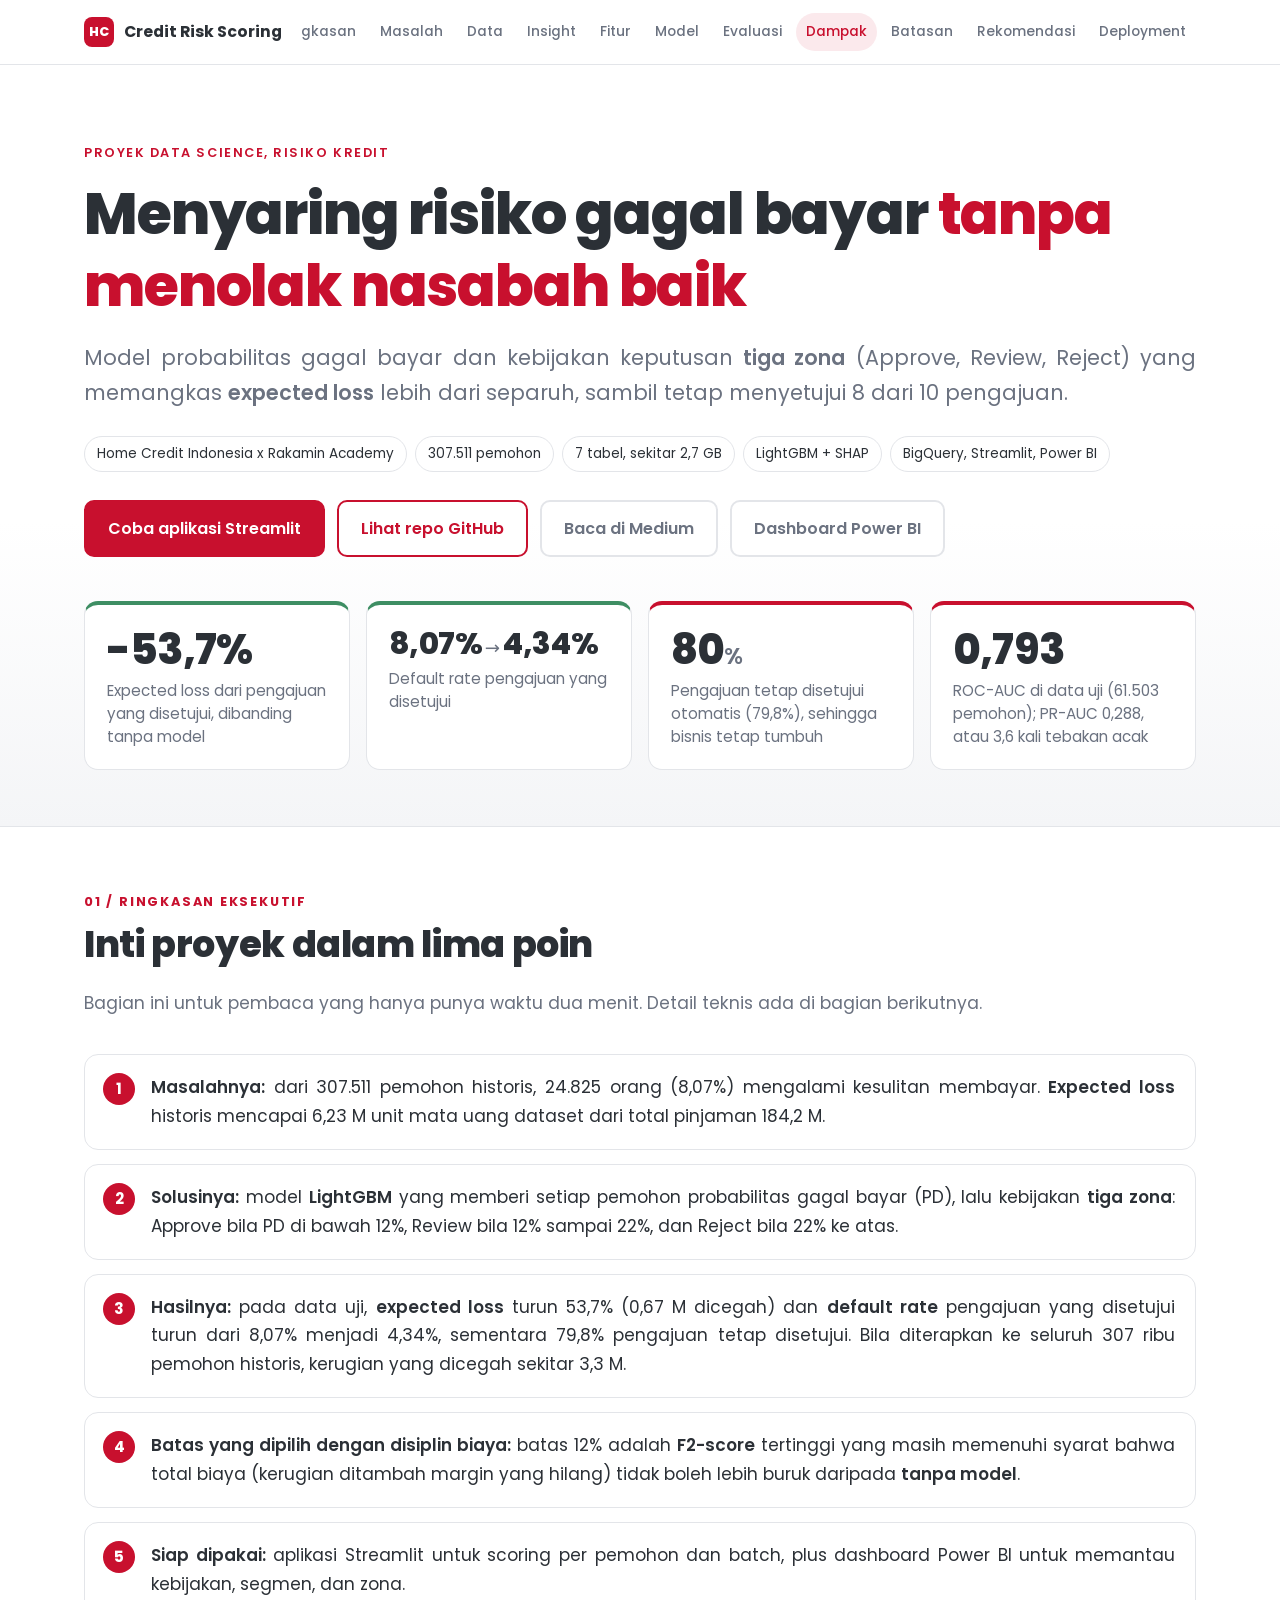
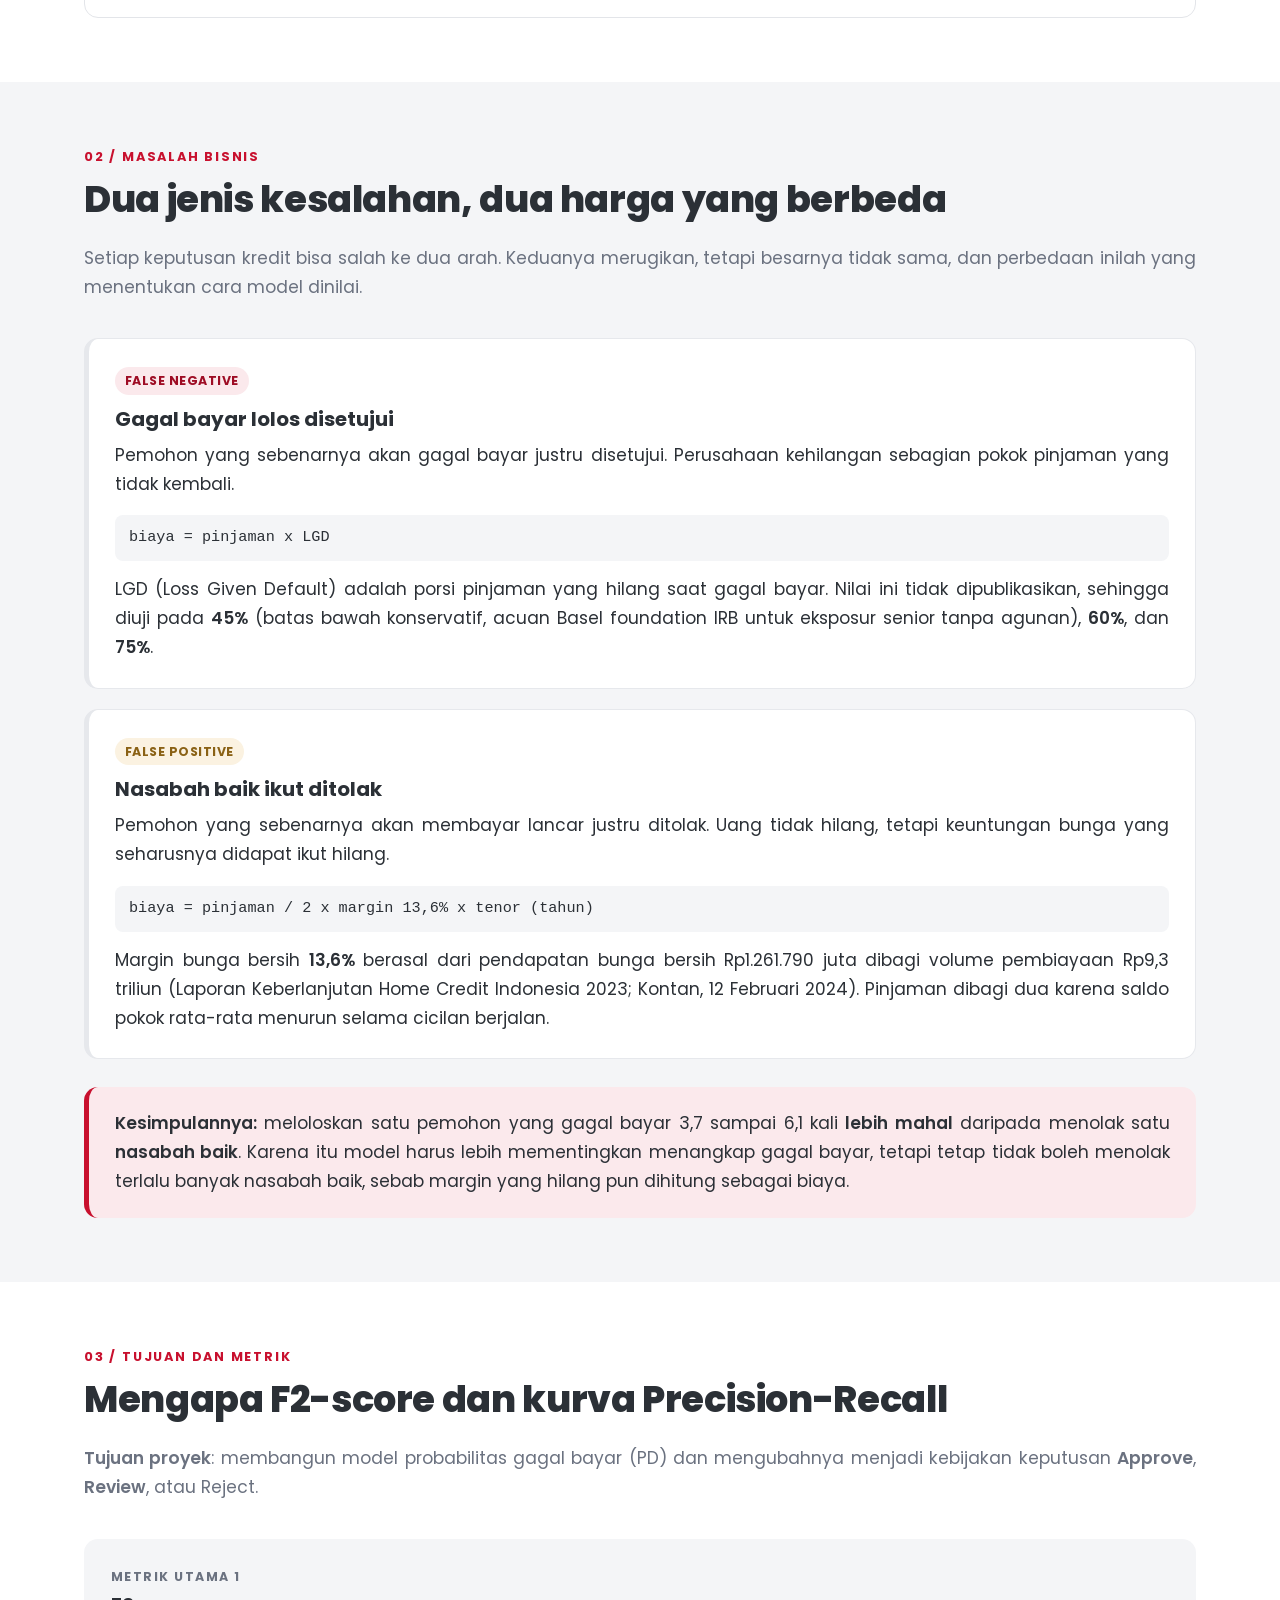
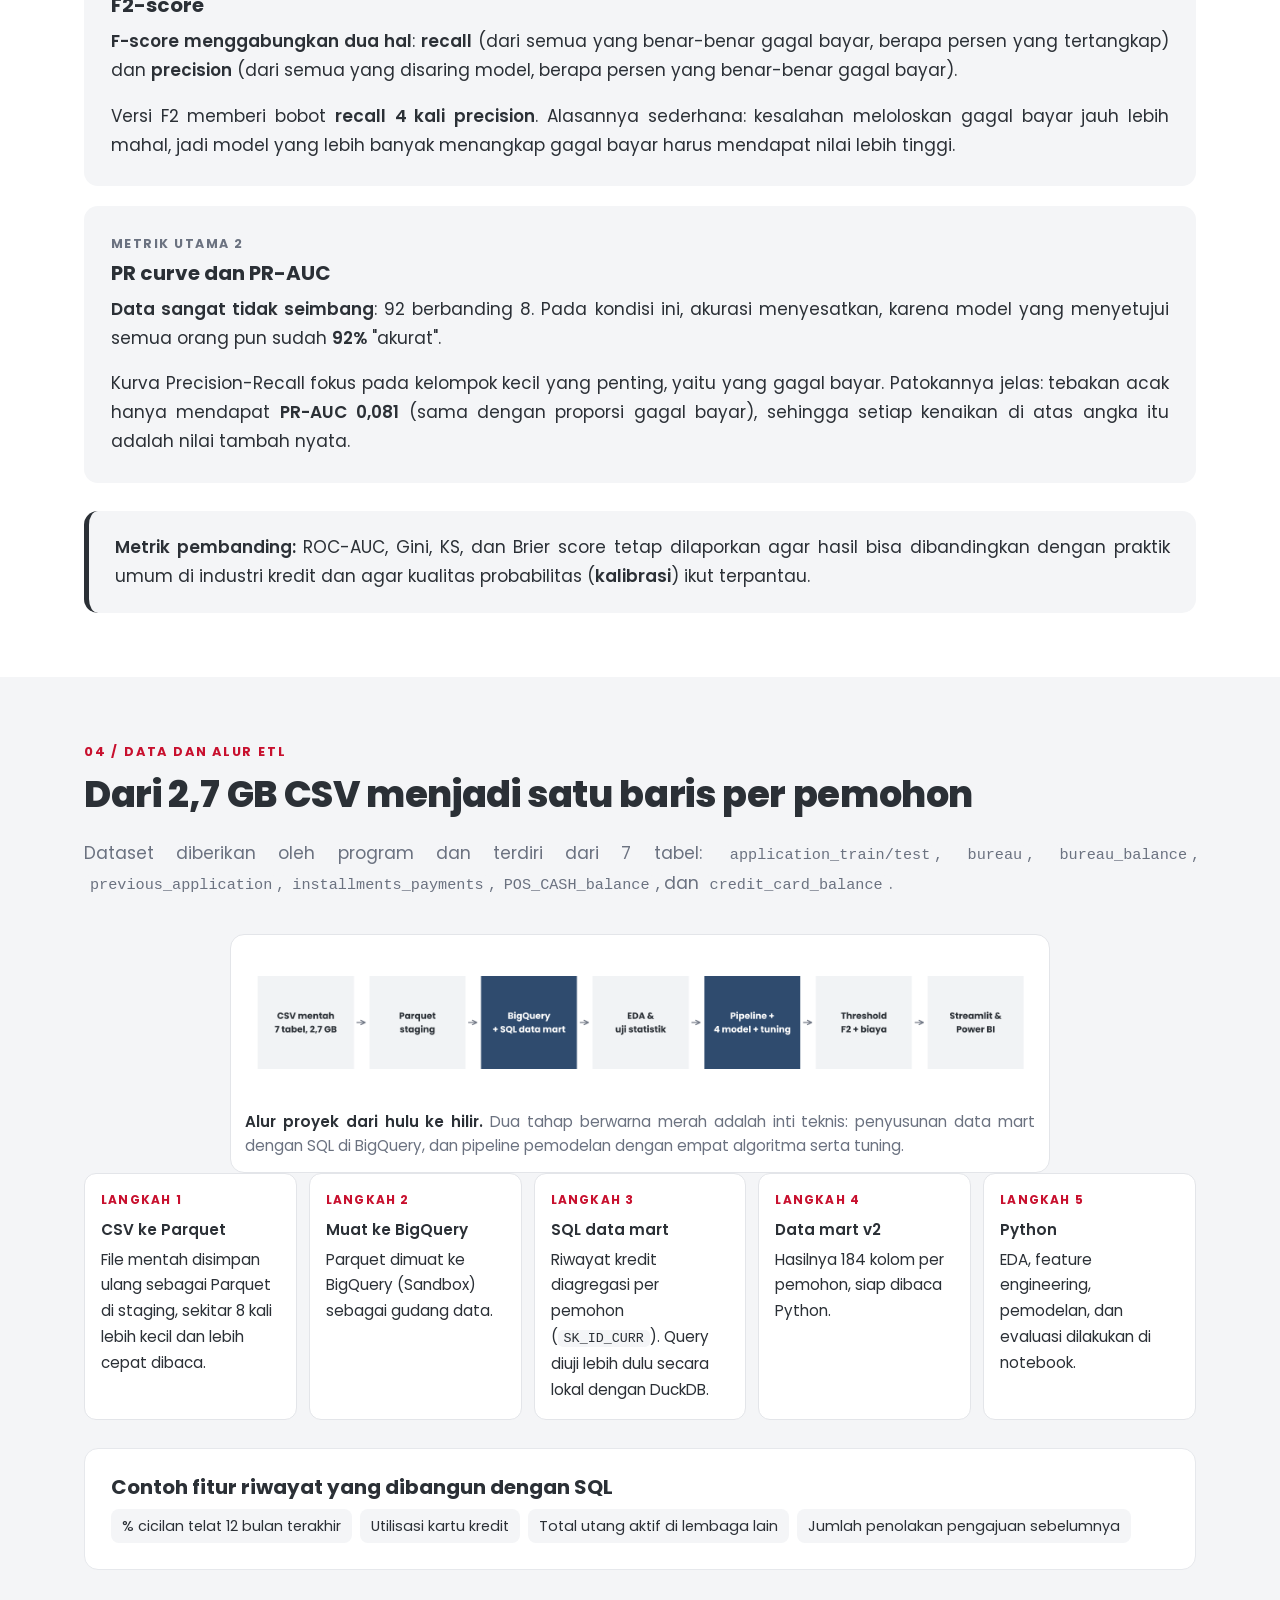
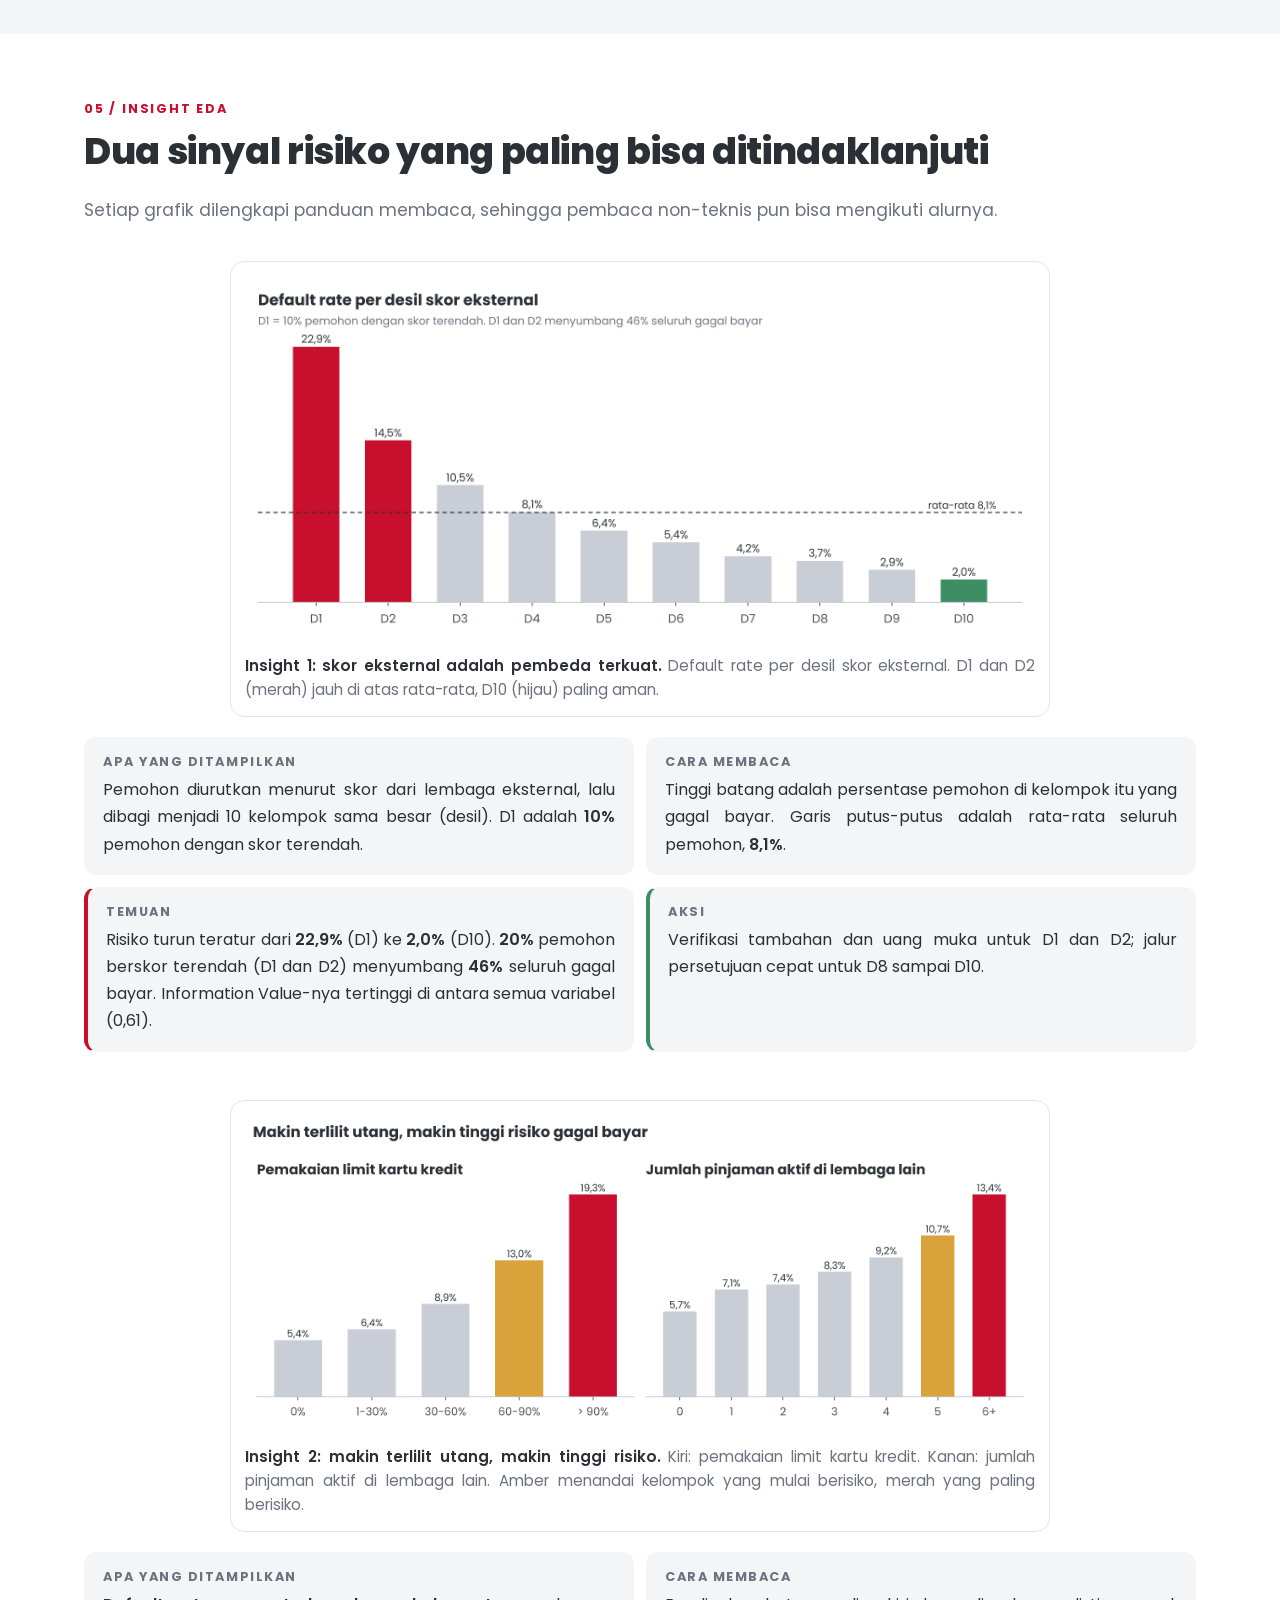
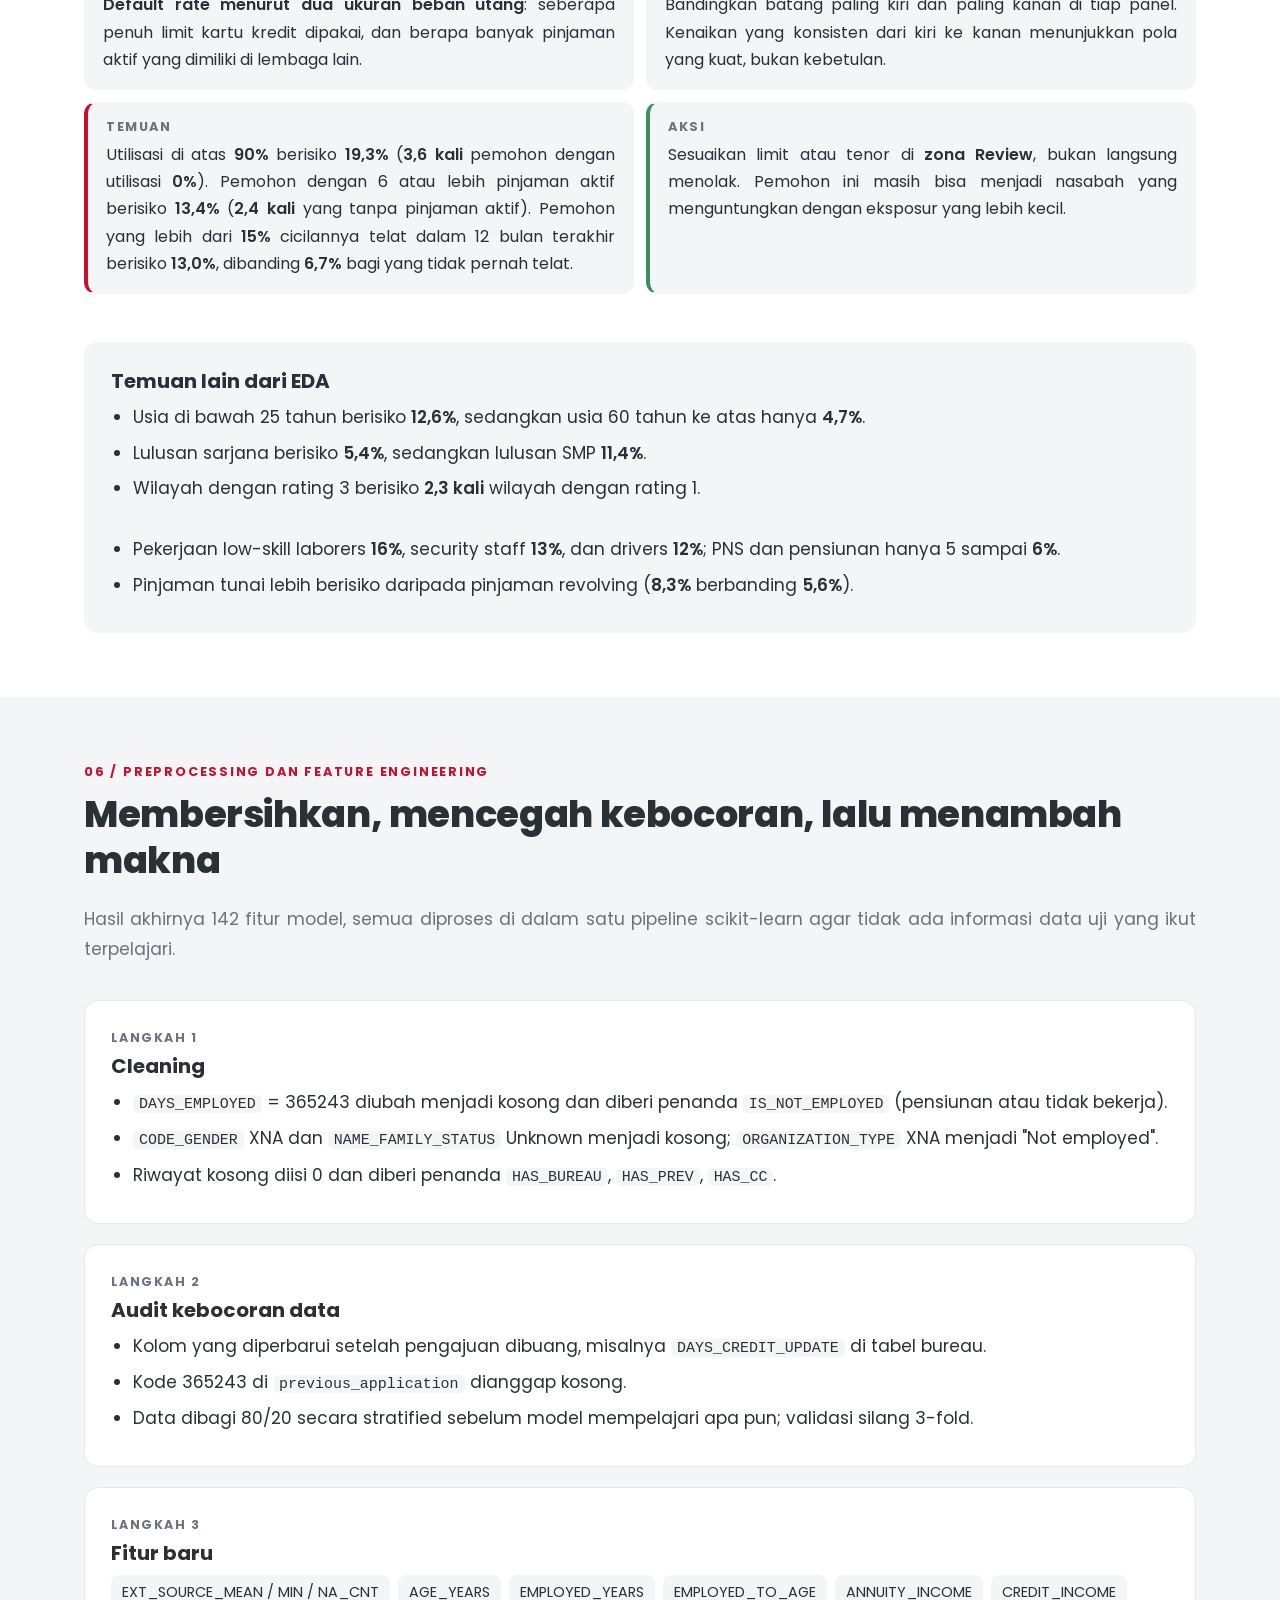
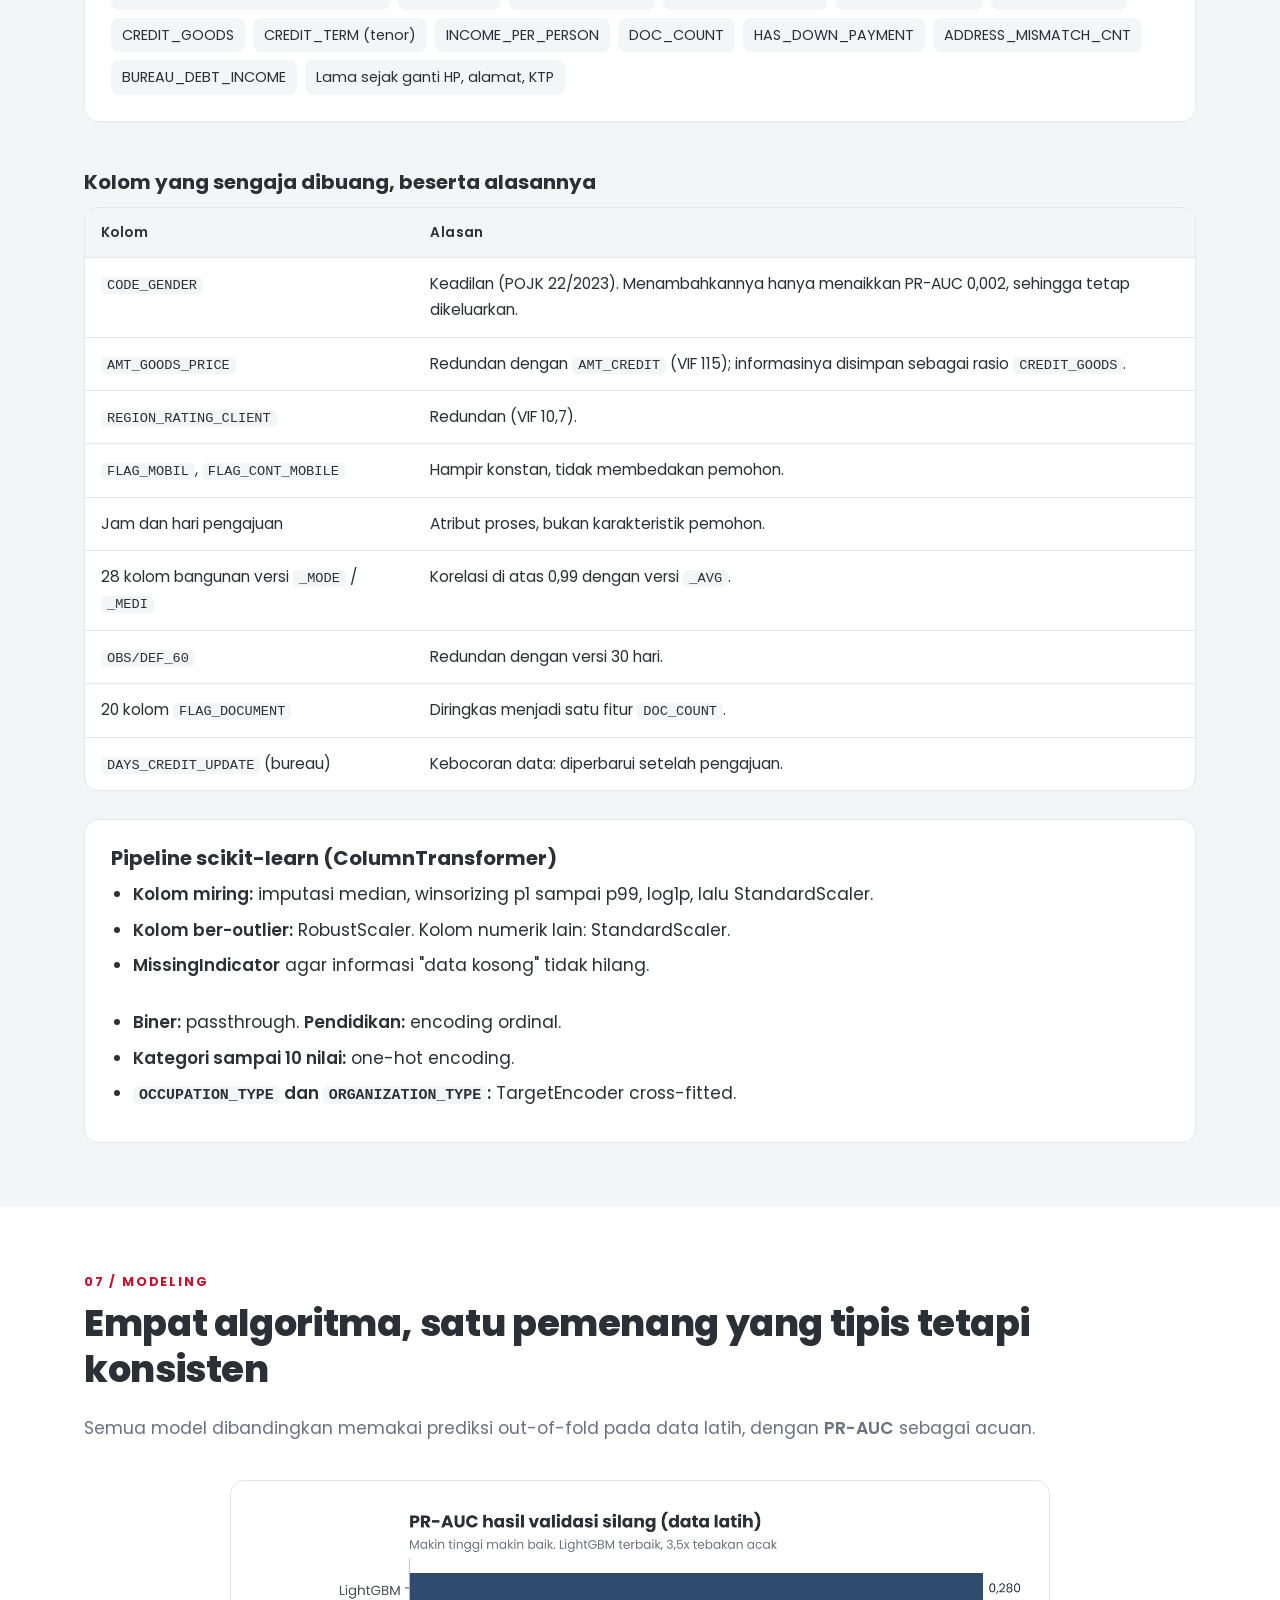
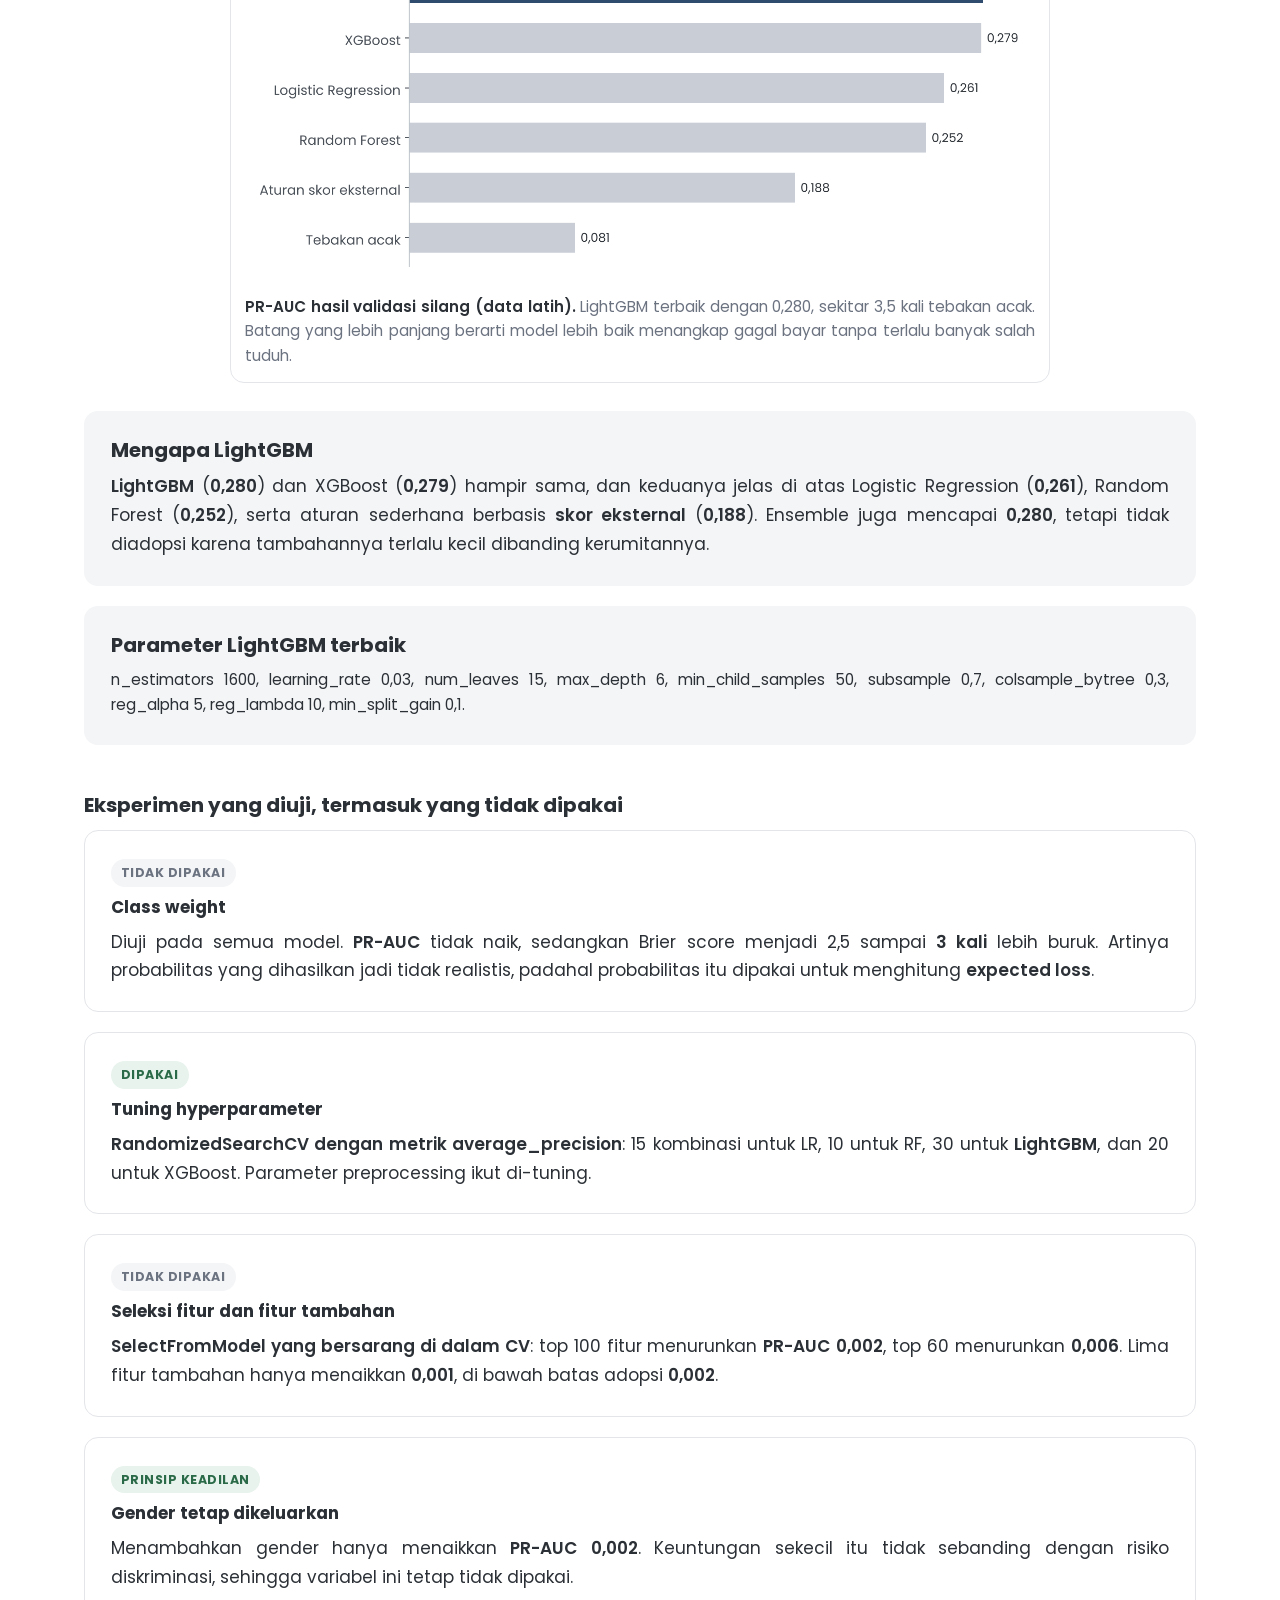
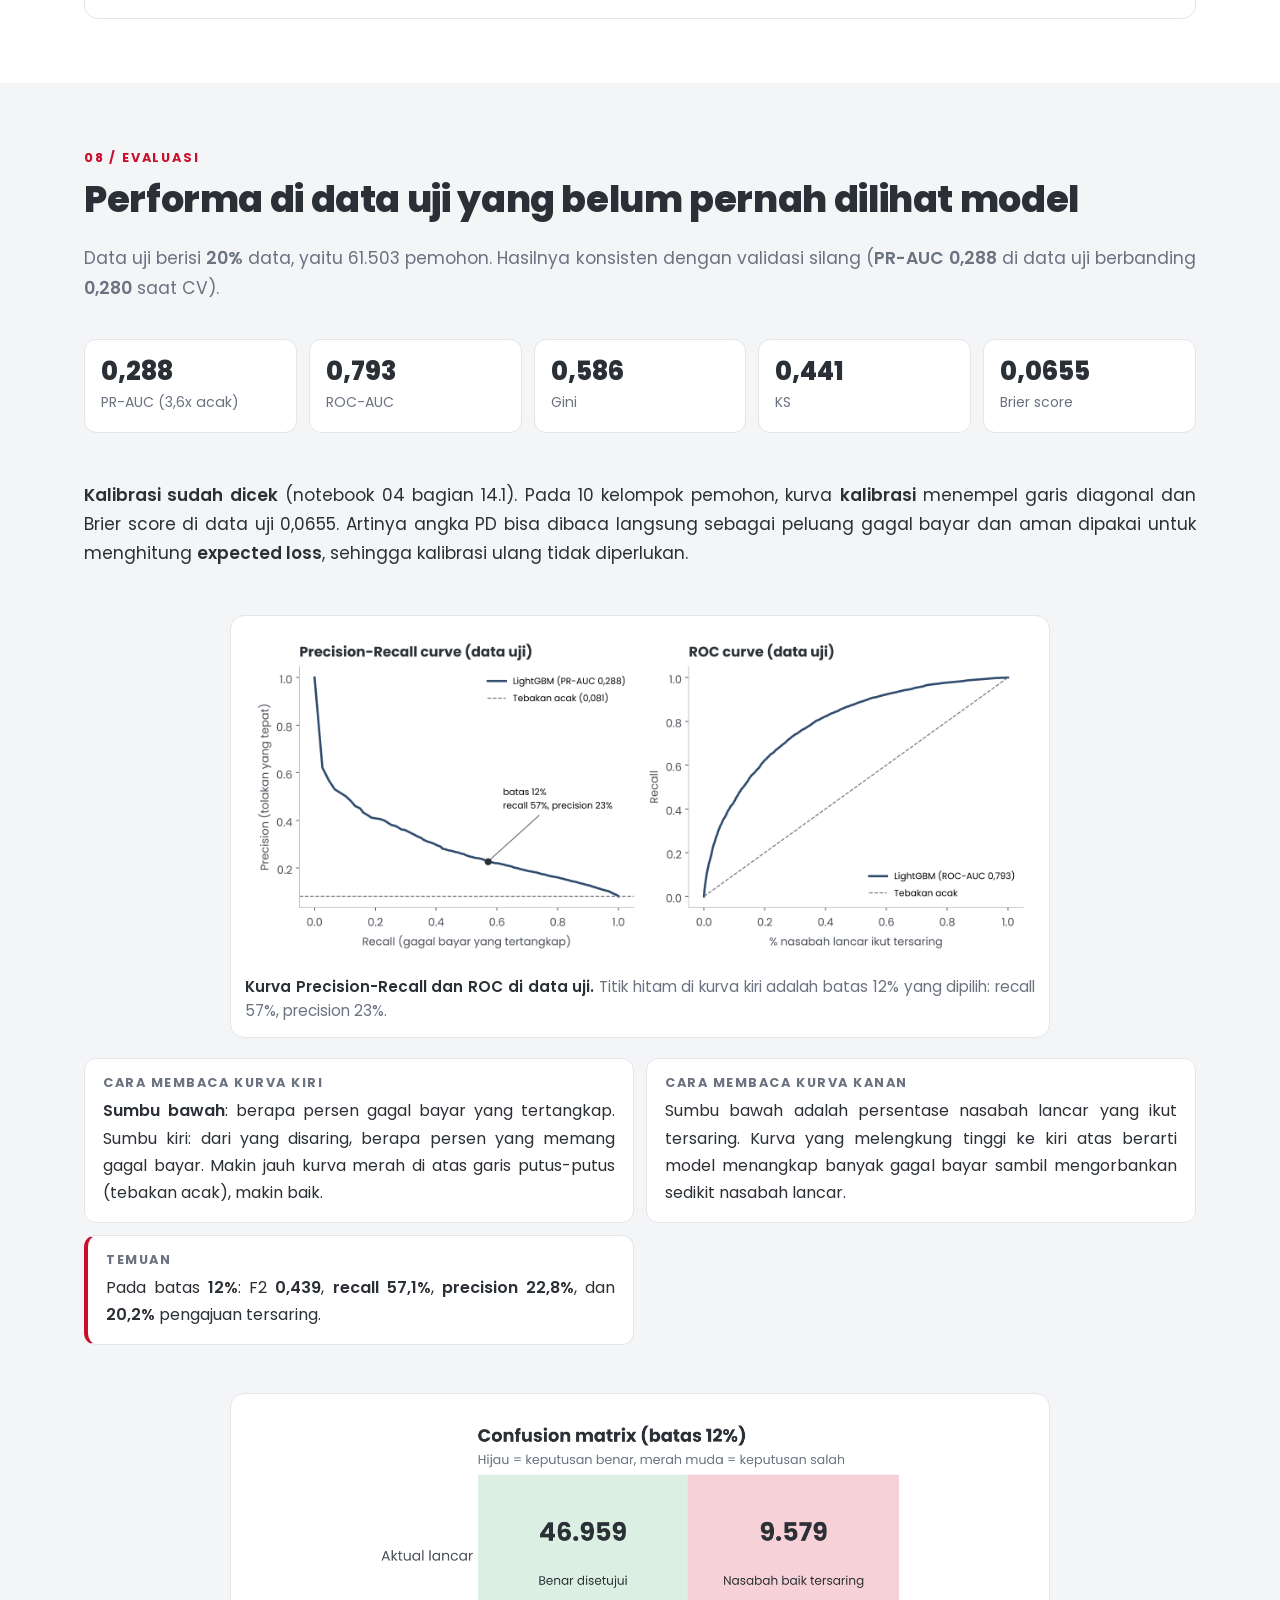
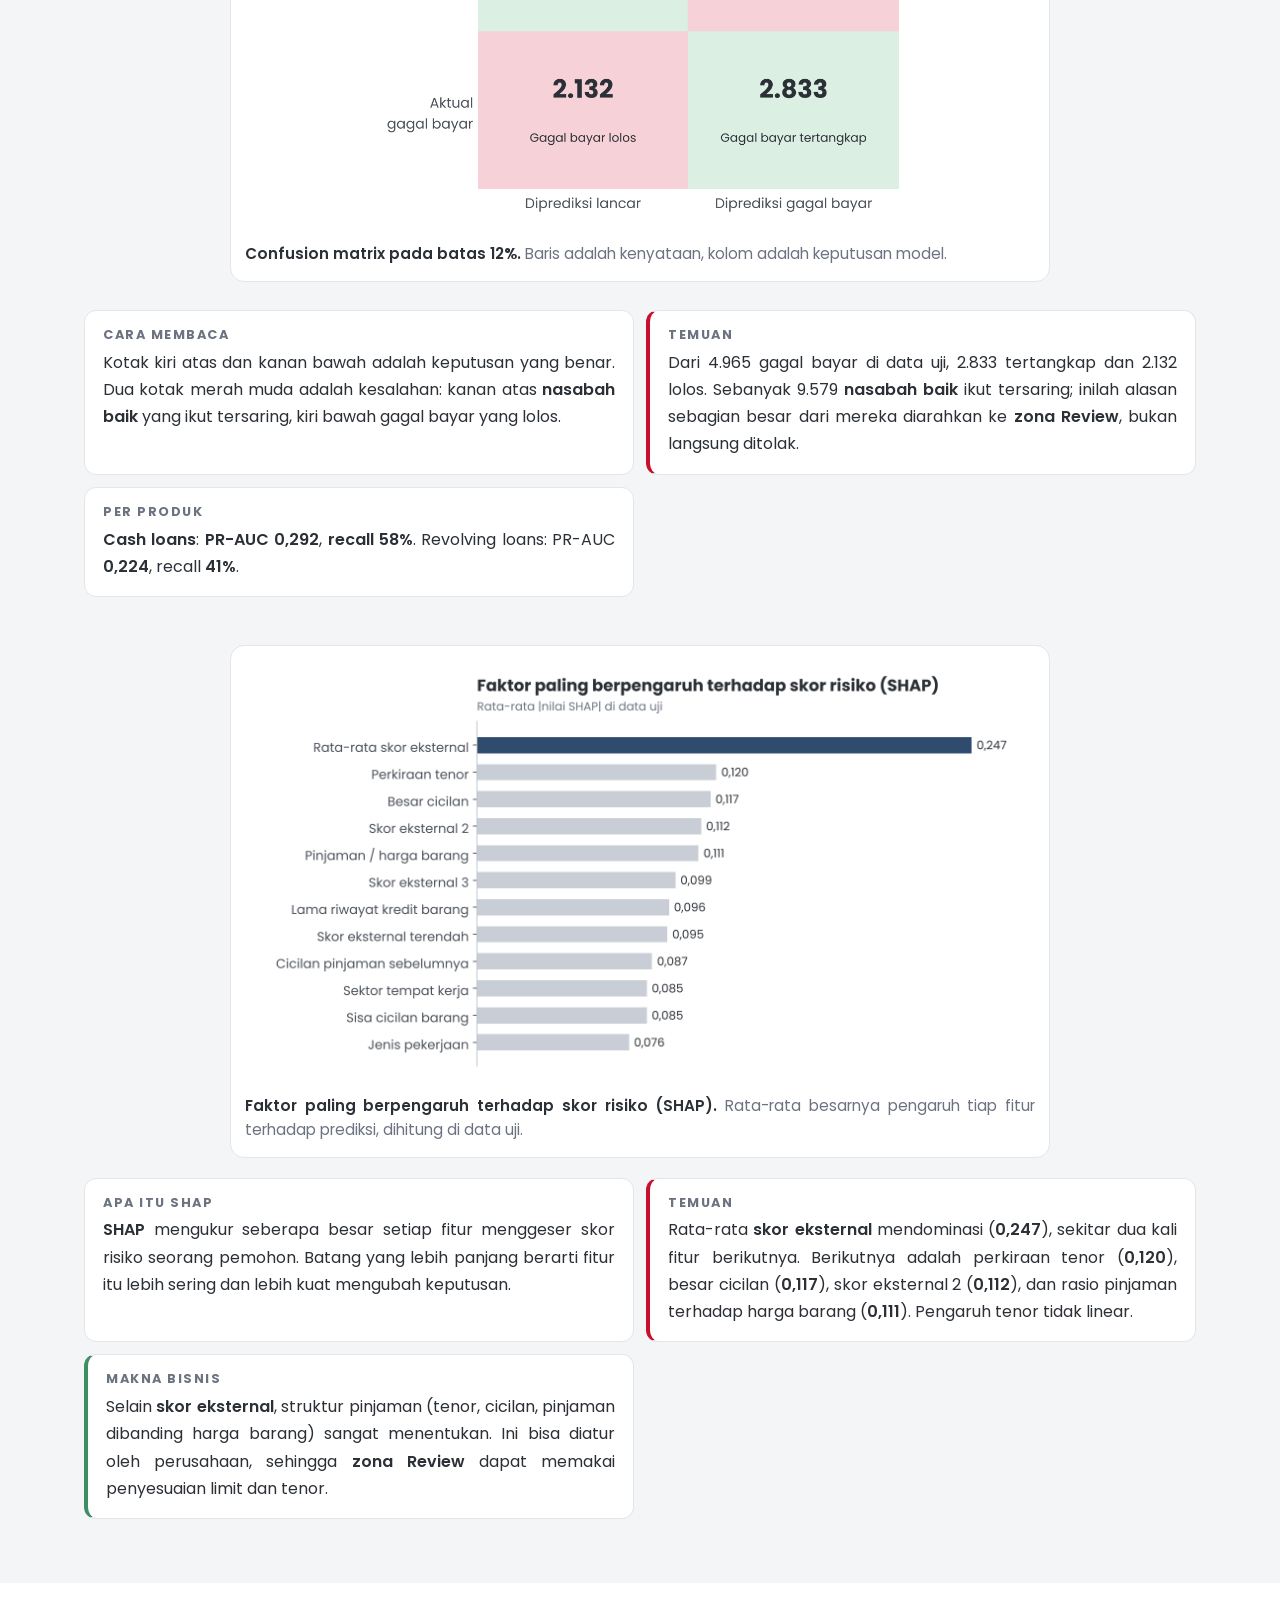
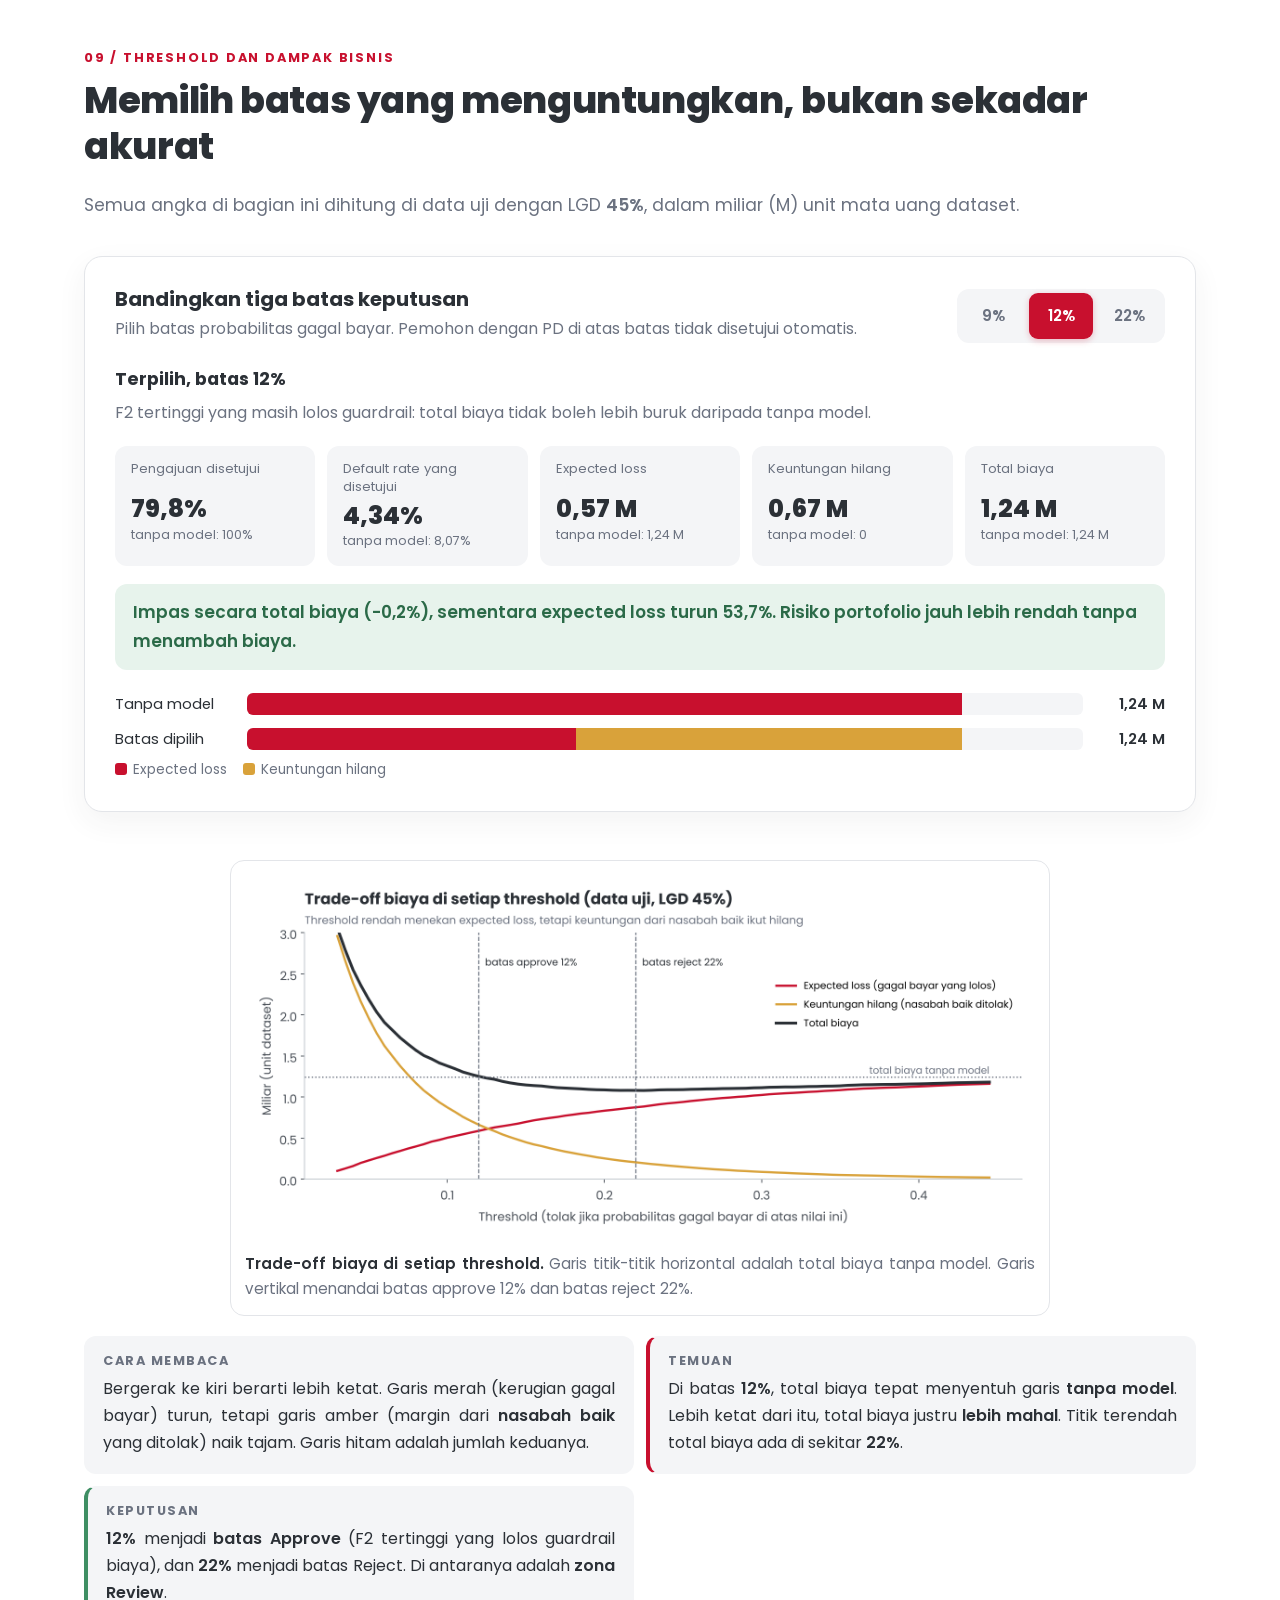
==== commit 5c08623d: "Rapikan tata letak portofolio dan tebalkan poin penting" ====
--- a/docs/index.html
+++ b/docs/index.html
@@ -53,7 +53,7 @@
   <div class="container">
     <span class="eyebrow">Proyek Data Science, Risiko Kredit</span>
     <h1>Menyaring risiko gagal bayar <span>tanpa menolak nasabah baik</span></h1>
-    <p class="lead">Model probabilitas gagal bayar dan kebijakan keputusan tiga zona (Approve, Review, Reject) yang memangkas expected loss lebih dari separuh, sambil tetap menyetujui 8 dari 10 pengajuan.</p>
+    <p class="lead">Model probabilitas gagal bayar dan kebijakan keputusan <strong>tiga zona</strong> (Approve, Review, Reject) yang memangkas <strong>expected loss</strong> lebih dari separuh, sambil tetap menyetujui 8 dari 10 pengajuan.</p>
     <div class="tags">
       <span class="tag">Home Credit Indonesia x Rakamin Academy</span>
       <span class="tag">307.511 pemohon</span>
@@ -97,10 +97,10 @@
       <p>Bagian ini untuk pembaca yang hanya punya waktu dua menit. Detail teknis ada di bagian berikutnya.</p>
     </div>
     <ol class="exec-list">
-      <li><strong>Masalahnya:</strong> dari 307.511 pemohon historis, 24.825 orang (8,07%) mengalami kesulitan membayar. Expected loss historis mencapai 6,23 M unit mata uang dataset dari total pinjaman 184,2 M.</li>
-      <li><strong>Solusinya:</strong> model LightGBM yang memberi setiap pemohon probabilitas gagal bayar (PD), lalu kebijakan tiga zona: Approve bila PD di bawah 12%, Review bila 12% sampai 22%, dan Reject bila 22% ke atas.</li>
-      <li><strong>Hasilnya:</strong> pada data uji, expected loss turun 53,7% (0,67 M dicegah) dan default rate pengajuan yang disetujui turun dari 8,07% menjadi 4,34%, sementara 79,8% pengajuan tetap disetujui. Bila diterapkan ke seluruh 307 ribu pemohon historis, kerugian yang dicegah sekitar 3,3 M.</li>
-      <li><strong>Batas yang dipilih dengan disiplin biaya:</strong> batas 12% adalah F2-score tertinggi yang masih memenuhi syarat bahwa total biaya (kerugian ditambah margin yang hilang) tidak boleh lebih buruk daripada tanpa model.</li>
+      <li><strong>Masalahnya:</strong> dari 307.511 pemohon historis, 24.825 orang (8,07%) mengalami kesulitan membayar. <strong>Expected loss</strong> historis mencapai 6,23 M unit mata uang dataset dari total pinjaman 184,2 M.</li>
+      <li><strong>Solusinya:</strong> model <strong>LightGBM</strong> yang memberi setiap pemohon probabilitas gagal bayar (PD), lalu kebijakan <strong>tiga zona</strong>: Approve bila PD di bawah 12%, Review bila 12% sampai 22%, dan Reject bila 22% ke atas.</li>
+      <li><strong>Hasilnya:</strong> pada data uji, <strong>expected loss</strong> turun 53,7% (0,67 M dicegah) dan <strong>default rate</strong> pengajuan yang disetujui turun dari 8,07% menjadi 4,34%, sementara 79,8% pengajuan tetap disetujui. Bila diterapkan ke seluruh 307 ribu pemohon historis, kerugian yang dicegah sekitar 3,3 M.</li>
+      <li><strong>Batas yang dipilih dengan disiplin biaya:</strong> batas 12% adalah <strong>F2-score</strong> tertinggi yang masih memenuhi syarat bahwa total biaya (kerugian ditambah margin yang hilang) tidak boleh lebih buruk daripada <strong>tanpa model</strong>.</li>
       <li><strong>Siap dipakai:</strong> aplikasi Streamlit untuk scoring per pemohon dan batch, plus dashboard Power BI untuk memantau kebijakan, segmen, dan zona.</li>
     </ol>
   </div>
@@ -131,7 +131,7 @@
       </div>
     </div>
     <div class="callout mt">
-      <p><strong>Kesimpulannya:</strong> meloloskan satu pemohon yang gagal bayar 3,7 sampai 6,1 kali lebih mahal daripada menolak satu nasabah baik. Karena itu model harus lebih mementingkan menangkap gagal bayar, tetapi tetap tidak boleh menolak terlalu banyak nasabah baik, sebab margin yang hilang pun dihitung sebagai biaya.</p>
+      <p><strong>Kesimpulannya:</strong> meloloskan satu pemohon yang gagal bayar 3,7 sampai 6,1 kali <strong>lebih mahal</strong> daripada menolak satu <strong>nasabah baik</strong>. Karena itu model harus lebih mementingkan menangkap gagal bayar, tetapi tetap tidak boleh menolak terlalu banyak nasabah baik, sebab margin yang hilang pun dihitung sebagai biaya.</p>
     </div>
   </div>
 </section>
@@ -142,24 +142,24 @@
     <div class="section-head">
       <span class="section-num">03 / Tujuan dan metrik</span>
       <h2>Mengapa F2-score dan kurva Precision-Recall</h2>
-      <p>Tujuan proyek: membangun model probabilitas gagal bayar (PD) dan mengubahnya menjadi kebijakan keputusan Approve, Review, atau Reject.</p>
+      <p><strong>Tujuan proyek</strong>: membangun model probabilitas gagal bayar (PD) dan mengubahnya menjadi kebijakan keputusan <strong>Approve</strong>, <strong>Review</strong>, atau Reject.</p>
     </div>
     <div class="grid-2">
       <div class="card soft">
         <span class="card-kicker">Metrik utama 1</span>
         <h3>F2-score</h3>
-        <p>F-score menggabungkan dua hal: <strong>recall</strong> (dari semua yang benar-benar gagal bayar, berapa persen yang tertangkap) dan <strong>precision</strong> (dari semua yang disaring model, berapa persen yang benar-benar gagal bayar).</p>
-        <p>Versi F2 memberi bobot recall <strong>4 kali</strong> precision. Alasannya sederhana: kesalahan meloloskan gagal bayar jauh lebih mahal, jadi model yang lebih banyak menangkap gagal bayar harus mendapat nilai lebih tinggi.</p>
+        <p><strong>F-score menggabungkan dua hal</strong>: <strong>recall</strong> (dari semua yang benar-benar gagal bayar, berapa persen yang tertangkap) dan <strong>precision</strong> (dari semua yang disaring model, berapa persen yang benar-benar gagal bayar).</p>
+        <p>Versi F2 memberi bobot <strong>recall</strong> <strong>4 kali</strong> <strong>precision</strong>. Alasannya sederhana: kesalahan meloloskan gagal bayar jauh lebih mahal, jadi model yang lebih banyak menangkap gagal bayar harus mendapat nilai lebih tinggi.</p>
       </div>
       <div class="card soft">
         <span class="card-kicker">Metrik utama 2</span>
         <h3>PR curve dan PR-AUC</h3>
-        <p>Data sangat tidak seimbang: 92 berbanding 8. Pada kondisi ini, akurasi menyesatkan, karena model yang menyetujui semua orang pun sudah <strong>92%</strong> "akurat".</p>
-        <p>Kurva Precision-Recall fokus pada kelompok kecil yang penting, yaitu yang gagal bayar. Patokannya jelas: tebakan acak hanya mendapat PR-AUC <strong>0,081</strong> (sama dengan proporsi gagal bayar), sehingga setiap kenaikan di atas angka itu adalah nilai tambah nyata.</p>
+        <p><strong>Data sangat tidak seimbang</strong>: 92 berbanding 8. Pada kondisi ini, akurasi menyesatkan, karena model yang menyetujui semua orang pun sudah <strong>92%</strong> "akurat".</p>
+        <p>Kurva Precision-Recall fokus pada kelompok kecil yang penting, yaitu yang gagal bayar. Patokannya jelas: tebakan acak hanya mendapat <strong>PR-AUC</strong> <strong>0,081</strong> (sama dengan proporsi gagal bayar), sehingga setiap kenaikan di atas angka itu adalah nilai tambah nyata.</p>
       </div>
     </div>
     <div class="callout neutral mt">
-      <p><strong>Metrik pembanding:</strong> ROC-AUC, Gini, KS, dan Brier score tetap dilaporkan agar hasil bisa dibandingkan dengan praktik umum di industri kredit dan agar kualitas probabilitas (kalibrasi) ikut terpantau.</p>
+      <p><strong>Metrik pembanding:</strong> ROC-AUC, Gini, KS, dan Brier score tetap dilaporkan agar hasil bisa dibandingkan dengan praktik umum di industri kredit dan agar kualitas probabilitas (<strong>kalibrasi</strong>) ikut terpantau.</p>
     </div>
   </div>
 </section>
@@ -223,10 +223,10 @@
         <figcaption><strong>Insight 2: makin terlilit utang, makin tinggi risiko.</strong> Kiri: pemakaian limit kartu kredit. Kanan: jumlah pinjaman aktif di lembaga lain. Amber menandai kelompok yang mulai berisiko, merah yang paling berisiko.</figcaption>
       </figure>
       <div class="read-guide">
-        <div class="rg"><h4>Apa yang ditampilkan</h4><p>Default rate menurut dua ukuran beban utang: seberapa penuh limit kartu kredit dipakai, dan berapa banyak pinjaman aktif yang dimiliki di lembaga lain.</p></div>
+        <div class="rg"><h4>Apa yang ditampilkan</h4><p><strong>Default rate menurut dua ukuran beban utang</strong>: seberapa penuh limit kartu kredit dipakai, dan berapa banyak pinjaman aktif yang dimiliki di lembaga lain.</p></div>
         <div class="rg"><h4>Cara membaca</h4><p>Bandingkan batang paling kiri dan paling kanan di tiap panel. Kenaikan yang konsisten dari kiri ke kanan menunjukkan pola yang kuat, bukan kebetulan.</p></div>
         <div class="rg find"><h4>Temuan</h4><p>Utilisasi di atas <strong>90%</strong> berisiko <strong>19,3%</strong> (<strong>3,6 kali</strong> pemohon dengan utilisasi <strong>0%</strong>). Pemohon dengan 6 atau lebih pinjaman aktif berisiko <strong>13,4%</strong> (<strong>2,4 kali</strong> yang tanpa pinjaman aktif). Pemohon yang lebih dari <strong>15%</strong> cicilannya telat dalam 12 bulan terakhir berisiko <strong>13,0%</strong>, dibanding <strong>6,7%</strong> bagi yang tidak pernah telat.</p></div>
-        <div class="rg act"><h4>Aksi</h4><p>Sesuaikan limit atau tenor di zona Review, bukan langsung menolak. Pemohon ini masih bisa menjadi nasabah yang menguntungkan dengan eksposur yang lebih kecil.</p></div>
+        <div class="rg act"><h4>Aksi</h4><p>Sesuaikan limit atau tenor di <strong>zona Review</strong>, bukan langsung menolak. Pemohon ini masih bisa menjadi nasabah yang menguntungkan dengan eksposur yang lebih kecil.</p></div>
       </div>
     </div>
 
@@ -338,7 +338,7 @@
     <div class="section-head">
       <span class="section-num">07 / Modeling</span>
       <h2>Empat algoritma, satu pemenang yang tipis tetapi konsisten</h2>
-      <p>Semua model dibandingkan memakai prediksi out-of-fold pada data latih, dengan PR-AUC sebagai acuan.</p>
+      <p>Semua model dibandingkan memakai prediksi out-of-fold pada data latih, dengan <strong>PR-AUC</strong> sebagai acuan.</p>
     </div>
     <div class="chart-block wide-fig">
       <figure class="figure">
@@ -348,7 +348,7 @@
       <div class="stack">
         <div class="card soft">
           <h3>Mengapa LightGBM</h3>
-          <p>LightGBM (<strong>0,280</strong>) dan XGBoost (<strong>0,279</strong>) hampir sama, dan keduanya jelas di atas Logistic Regression (<strong>0,261</strong>), Random Forest (<strong>0,252</strong>), serta aturan sederhana berbasis skor eksternal (<strong>0,188</strong>). Ensemble juga mencapai <strong>0,280</strong>, tetapi tidak diadopsi karena tambahannya terlalu kecil dibanding kerumitannya.</p>
+          <p><strong>LightGBM</strong> (<strong>0,280</strong>) dan XGBoost (<strong>0,279</strong>) hampir sama, dan keduanya jelas di atas Logistic Regression (<strong>0,261</strong>), Random Forest (<strong>0,252</strong>), serta aturan sederhana berbasis <strong>skor eksternal</strong> (<strong>0,188</strong>). Ensemble juga mencapai <strong>0,280</strong>, tetapi tidak diadopsi karena tambahannya terlalu kecil dibanding kerumitannya.</p>
         </div>
         <div class="card soft">
           <h3>Parameter LightGBM terbaik</h3>
@@ -362,22 +362,22 @@
       <div class="card">
         <span class="badge grey">Tidak dipakai</span>
         <h4 style="margin-top:10px">Class weight</h4>
-        <p>Diuji pada semua model. PR-AUC tidak naik, sedangkan Brier score menjadi 2,5 sampai <strong>3 kali</strong> lebih buruk. Artinya probabilitas yang dihasilkan jadi tidak realistis, padahal probabilitas itu dipakai untuk menghitung expected loss.</p>
+        <p>Diuji pada semua model. <strong>PR-AUC</strong> tidak naik, sedangkan Brier score menjadi 2,5 sampai <strong>3 kali</strong> lebih buruk. Artinya probabilitas yang dihasilkan jadi tidak realistis, padahal probabilitas itu dipakai untuk menghitung <strong>expected loss</strong>.</p>
       </div>
       <div class="card">
         <span class="badge green">Dipakai</span>
         <h4 style="margin-top:10px">Tuning hyperparameter</h4>
-        <p>RandomizedSearchCV dengan metrik average_precision: 15 kombinasi untuk LR, 10 untuk RF, 30 untuk LightGBM, dan 20 untuk XGBoost. Parameter preprocessing ikut di-tuning.</p>
+        <p><strong>RandomizedSearchCV dengan metrik average_precision</strong>: 15 kombinasi untuk LR, 10 untuk RF, 30 untuk <strong>LightGBM</strong>, dan 20 untuk XGBoost. Parameter preprocessing ikut di-tuning.</p>
       </div>
       <div class="card">
         <span class="badge grey">Tidak dipakai</span>
         <h4 style="margin-top:10px">Seleksi fitur dan fitur tambahan</h4>
-        <p>SelectFromModel yang bersarang di dalam CV: top 100 fitur menurunkan PR-AUC <strong>0,002</strong>, top 60 menurunkan <strong>0,006</strong>. Lima fitur tambahan hanya menaikkan <strong>0,001</strong>, di bawah batas adopsi <strong>0,002</strong>.</p>
+        <p><strong>SelectFromModel yang bersarang di dalam CV</strong>: top 100 fitur menurunkan <strong>PR-AUC</strong> <strong>0,002</strong>, top 60 menurunkan <strong>0,006</strong>. Lima fitur tambahan hanya menaikkan <strong>0,001</strong>, di bawah batas adopsi <strong>0,002</strong>.</p>
       </div>
       <div class="card">
         <span class="badge green">Prinsip keadilan</span>
         <h4 style="margin-top:10px">Gender tetap dikeluarkan</h4>
-        <p>Menambahkan gender hanya menaikkan PR-AUC <strong>0,002</strong>. Keuntungan sekecil itu tidak sebanding dengan risiko diskriminasi, sehingga variabel ini tetap tidak dipakai.</p>
+        <p>Menambahkan gender hanya menaikkan <strong>PR-AUC</strong> <strong>0,002</strong>. Keuntungan sekecil itu tidak sebanding dengan risiko diskriminasi, sehingga variabel ini tetap tidak dipakai.</p>
       </div>
     </div>
   </div>
@@ -389,7 +389,7 @@
     <div class="section-head">
       <span class="section-num">08 / Evaluasi</span>
       <h2>Performa di data uji yang belum pernah dilihat model</h2>
-      <p>Data uji berisi <strong>20%</strong> data, yaitu 61.503 pemohon. Hasilnya konsisten dengan validasi silang (PR-AUC <strong>0,288</strong> di data uji berbanding <strong>0,280</strong> saat CV).</p>
+      <p>Data uji berisi <strong>20%</strong> data, yaitu 61.503 pemohon. Hasilnya konsisten dengan validasi silang (<strong>PR-AUC</strong> <strong>0,288</strong> di data uji berbanding <strong>0,280</strong> saat CV).</p>
     </div>
     <div class="metric-strip">
       <div class="metric"><b>0,288</b><span>PR-AUC (3,6x acak)</span></div>
@@ -398,7 +398,7 @@
       <div class="metric"><b>0,441</b><span>KS</span></div>
       <div class="metric"><b>0,0655</b><span>Brier score</span></div>
     </div>
-    <p class="mt-lg"><strong>Kalibrasi sudah dicek</strong> (notebook 04 bagian 14.1). Pada 10 kelompok pemohon, kurva kalibrasi menempel garis diagonal dan Brier score di data uji 0,0655. Artinya angka PD bisa dibaca langsung sebagai peluang gagal bayar dan aman dipakai untuk menghitung expected loss, sehingga kalibrasi ulang tidak diperlukan.</p>
+    <p class="mt-lg"><strong>Kalibrasi sudah dicek</strong> (notebook 04 bagian 14.1). Pada 10 kelompok pemohon, kurva <strong>kalibrasi</strong> menempel garis diagonal dan Brier score di data uji 0,0655. Artinya angka PD bisa dibaca langsung sebagai peluang gagal bayar dan aman dipakai untuk menghitung <strong>expected loss</strong>, sehingga kalibrasi ulang tidak diperlukan.</p>
 
     <div class="chart-block mt-lg">
       <figure class="figure">
@@ -406,9 +406,9 @@
         <figcaption><strong>Kurva Precision-Recall dan ROC di data uji.</strong> Titik hitam di kurva kiri adalah batas 12% yang dipilih: recall 57%, precision 23%.</figcaption>
       </figure>
       <div class="read-guide">
-        <div class="rg"><h4>Cara membaca kurva kiri</h4><p>Sumbu bawah: berapa persen gagal bayar yang tertangkap. Sumbu kiri: dari yang disaring, berapa persen yang memang gagal bayar. Makin jauh kurva merah di atas garis putus-putus (tebakan acak), makin baik.</p></div>
+        <div class="rg"><h4>Cara membaca kurva kiri</h4><p><strong>Sumbu bawah</strong>: berapa persen gagal bayar yang tertangkap. Sumbu kiri: dari yang disaring, berapa persen yang memang gagal bayar. Makin jauh kurva merah di atas garis putus-putus (tebakan acak), makin baik.</p></div>
         <div class="rg"><h4>Cara membaca kurva kanan</h4><p>Sumbu bawah adalah persentase nasabah lancar yang ikut tersaring. Kurva yang melengkung tinggi ke kiri atas berarti model menangkap banyak gagal bayar sambil mengorbankan sedikit nasabah lancar.</p></div>
-        <div class="rg find"><h4>Temuan</h4><p>Pada batas <strong>12%</strong>: F2 <strong>0,439</strong>, recall <strong>57,1%</strong>, precision <strong>22,8%</strong>, dan <strong>20,2%</strong> pengajuan tersaring.</p></div>
+        <div class="rg find"><h4>Temuan</h4><p>Pada batas <strong>12%</strong>: F2 <strong>0,439</strong>, <strong>recall</strong> <strong>57,1%</strong>, <strong>precision</strong> <strong>22,8%</strong>, dan <strong>20,2%</strong> pengajuan tersaring.</p></div>
       </div>
     </div>
 
@@ -418,9 +418,9 @@
         <figcaption><strong>Confusion matrix pada batas 12%.</strong> Baris adalah kenyataan, kolom adalah keputusan model.</figcaption>
       </figure>
       <div class="read-guide">
-        <div class="rg"><h4>Cara membaca</h4><p>Kotak kiri atas dan kanan bawah adalah keputusan yang benar. Dua kotak merah muda adalah kesalahan: kanan atas nasabah baik yang ikut tersaring, kiri bawah gagal bayar yang lolos.</p></div>
-        <div class="rg find"><h4>Temuan</h4><p>Dari 4.965 gagal bayar di data uji, 2.833 tertangkap dan 2.132 lolos. Sebanyak 9.579 nasabah baik ikut tersaring; inilah alasan sebagian besar dari mereka diarahkan ke zona Review, bukan langsung ditolak.</p></div>
-        <div class="rg"><h4>Per produk</h4><p>Cash loans: PR-AUC <strong>0,292</strong>, recall <strong>58%</strong>. Revolving loans: PR-AUC <strong>0,224</strong>, recall <strong>41%</strong>.</p></div>
+        <div class="rg"><h4>Cara membaca</h4><p>Kotak kiri atas dan kanan bawah adalah keputusan yang benar. Dua kotak merah muda adalah kesalahan: kanan atas <strong>nasabah baik</strong> yang ikut tersaring, kiri bawah gagal bayar yang lolos.</p></div>
+        <div class="rg find"><h4>Temuan</h4><p>Dari 4.965 gagal bayar di data uji, 2.833 tertangkap dan 2.132 lolos. Sebanyak 9.579 <strong>nasabah baik</strong> ikut tersaring; inilah alasan sebagian besar dari mereka diarahkan ke <strong>zona Review</strong>, bukan langsung ditolak.</p></div>
+        <div class="rg"><h4>Per produk</h4><p><strong>Cash loans</strong>: <strong>PR-AUC</strong> <strong>0,292</strong>, <strong>recall</strong> <strong>58%</strong>. Revolving loans: PR-AUC <strong>0,224</strong>, recall <strong>41%</strong>.</p></div>
       </div>
     </div>
 
@@ -430,9 +430,9 @@
         <figcaption><strong>Faktor paling berpengaruh terhadap skor risiko (SHAP).</strong> Rata-rata besarnya pengaruh tiap fitur terhadap prediksi, dihitung di data uji.</figcaption>
       </figure>
       <div class="read-guide">
-        <div class="rg"><h4>Apa itu SHAP</h4><p>SHAP mengukur seberapa besar setiap fitur menggeser skor risiko seorang pemohon. Batang yang lebih panjang berarti fitur itu lebih sering dan lebih kuat mengubah keputusan.</p></div>
-        <div class="rg find"><h4>Temuan</h4><p>Rata-rata skor eksternal mendominasi (<strong>0,247</strong>), sekitar dua kali fitur berikutnya. Berikutnya adalah perkiraan tenor (<strong>0,120</strong>), besar cicilan (<strong>0,117</strong>), skor eksternal 2 (<strong>0,112</strong>), dan rasio pinjaman terhadap harga barang (<strong>0,111</strong>). Pengaruh tenor tidak linear.</p></div>
-        <div class="rg act"><h4>Makna bisnis</h4><p>Selain skor eksternal, struktur pinjaman (tenor, cicilan, pinjaman dibanding harga barang) sangat menentukan. Ini bisa diatur oleh perusahaan, sehingga zona Review dapat memakai penyesuaian limit dan tenor.</p></div>
+        <div class="rg"><h4>Apa itu SHAP</h4><p><strong>SHAP</strong> mengukur seberapa besar setiap fitur menggeser skor risiko seorang pemohon. Batang yang lebih panjang berarti fitur itu lebih sering dan lebih kuat mengubah keputusan.</p></div>
+        <div class="rg find"><h4>Temuan</h4><p>Rata-rata <strong>skor eksternal</strong> mendominasi (<strong>0,247</strong>), sekitar dua kali fitur berikutnya. Berikutnya adalah perkiraan tenor (<strong>0,120</strong>), besar cicilan (<strong>0,117</strong>), skor eksternal 2 (<strong>0,112</strong>), dan rasio pinjaman terhadap harga barang (<strong>0,111</strong>). Pengaruh tenor tidak linear.</p></div>
+        <div class="rg act"><h4>Makna bisnis</h4><p>Selain <strong>skor eksternal</strong>, struktur pinjaman (tenor, cicilan, pinjaman dibanding harga barang) sangat menentukan. Ini bisa diatur oleh perusahaan, sehingga <strong>zona Review</strong> dapat memakai penyesuaian limit dan tenor.</p></div>
       </div>
     </div>
   </div>
@@ -484,9 +484,9 @@
         <figcaption><strong>Trade-off biaya di setiap threshold.</strong> Garis titik-titik horizontal adalah total biaya tanpa model. Garis vertikal menandai batas approve 12% dan batas reject 22%.</figcaption>
       </figure>
       <div class="read-guide">
-        <div class="rg"><h4>Cara membaca</h4><p>Bergerak ke kiri berarti lebih ketat. Garis merah (kerugian gagal bayar) turun, tetapi garis amber (margin dari nasabah baik yang ditolak) naik tajam. Garis hitam adalah jumlah keduanya.</p></div>
-        <div class="rg find"><h4>Temuan</h4><p>Di batas <strong>12%</strong>, total biaya tepat menyentuh garis tanpa model. Lebih ketat dari itu, total biaya justru lebih mahal. Titik terendah total biaya ada di sekitar <strong>22%</strong>.</p></div>
-        <div class="rg act"><h4>Keputusan</h4><p><strong>12%</strong> menjadi batas Approve (F2 tertinggi yang lolos guardrail biaya), dan <strong>22%</strong> menjadi batas Reject. Di antaranya adalah zona Review.</p></div>
+        <div class="rg"><h4>Cara membaca</h4><p>Bergerak ke kiri berarti lebih ketat. Garis merah (kerugian gagal bayar) turun, tetapi garis amber (margin dari <strong>nasabah baik</strong> yang ditolak) naik tajam. Garis hitam adalah jumlah keduanya.</p></div>
+        <div class="rg find"><h4>Temuan</h4><p>Di batas <strong>12%</strong>, total biaya tepat menyentuh garis <strong>tanpa model</strong>. Lebih ketat dari itu, total biaya justru <strong>lebih mahal</strong>. Titik terendah total biaya ada di sekitar <strong>22%</strong>.</p></div>
+        <div class="rg act"><h4>Keputusan</h4><p><strong>12%</strong> menjadi <strong>batas Approve</strong> (F2 tertinggi yang lolos guardrail biaya), dan <strong>22%</strong> menjadi batas Reject. Di antaranya adalah <strong>zona Review</strong>.</p></div>
       </div>
     </div>
 
@@ -497,7 +497,7 @@
       </figure>
       <div class="read-guide">
         <div class="rg"><h4>Cara membaca</h4><p>Tinggi total batang adalah biaya keseluruhan. Komposisi warna menunjukkan dari mana biaya itu berasal.</p></div>
-        <div class="rg find"><h4>Temuan</h4><p>Kebijakan F2 tertinggi (<strong>9%</strong>) menolak 13.808 nasabah baik, sehingga margin yang hilang lebih besar daripada kerugian yang dicegah. Kebijakan biaya minimum (<strong>22%</strong>) paling hemat, tetapi hanya menangkap sekitar <strong>32%</strong> gagal bayar.</p></div>
+        <div class="rg find"><h4>Temuan</h4><p>Kebijakan F2 tertinggi (<strong>9%</strong>) menolak 13.808 <strong>nasabah baik</strong>, sehingga margin yang hilang lebih besar daripada kerugian yang dicegah. Kebijakan <strong>biaya minimum</strong> (<strong>22%</strong>) paling hemat, tetapi hanya menangkap sekitar <strong>32%</strong> gagal bayar.</p></div>
         <div class="rg act"><h4>Mengapa 12%</h4><p>Batas <strong>12%</strong> memindahkan biaya dari kerugian gagal bayar ke margin yang hilang tanpa menambah total biaya, sehingga portofolio yang disetujui jauh lebih sehat.</p></div>
       </div>
     </div>
@@ -517,7 +517,7 @@
         </tbody>
       </table>
     </div>
-    <p class="table-note">Data uji 61.503 pemohon, LGD <strong>45%</strong>. DR = default rate. M = miliar unit mata uang dataset.</p>
+    <p class="table-note">Data uji 61.503 pemohon, LGD <strong>45%</strong>. DR = <strong>default rate</strong>. M = miliar unit mata uang dataset.</p>
 
     <h3 class="mt-lg">Kebijakan tiga zona</h3>
     <div class="zones">
@@ -544,9 +544,9 @@
 
     <h3 class="mt-lg">Sensitivitas terhadap asumsi LGD</h3>
     <div class="grid-3">
-      <div class="card soft"><span class="card-kicker">LGD 45% (dasar)</span><div class="kpi-num" style="font-size:2rem">impas</div><p style="margin:6px 0 0;color:#6B7280">Total biaya -<strong>0,2%</strong>, expected loss -<strong>53,7%</strong>.</p></div>
-      <div class="card soft"><span class="card-kicker">LGD 60%</span><div class="kpi-num" style="font-size:2rem;color:#3E8E63">hemat 13,2%</div><p style="margin:6px 0 0;color:#6B7280">Hemat bersih batas terpilih.</p></div>
-      <div class="card soft"><span class="card-kicker">LGD 75%</span><div class="kpi-num" style="font-size:2rem;color:#3E8E63">hemat sekitar 21%</div><p style="margin:6px 0 0;color:#6B7280">Hemat bersih batas terpilih.</p></div>
+      <div class="card soft"><span class="card-kicker">LGD 45% (dasar)</span><div class="kpi-num" style="font-size:2rem">impas</div><p style="margin:6px 0 0;color:#6B7280">Total biaya -<strong>0,2%</strong>, <strong>expected loss</strong> -<strong>53,7%</strong>.</p></div>
+      <div class="card soft"><span class="card-kicker">LGD 60%</span><div class="kpi-num" style="font-size:2rem;color:#3E8E63">hemat 13,2%</div><p style="margin:6px 0 0;color:#6B7280"><strong>Hemat</strong> bersih batas terpilih.</p></div>
+      <div class="card soft"><span class="card-kicker">LGD 75%</span><div class="kpi-num" style="font-size:2rem;color:#3E8E63">hemat sekitar 21%</div><p style="margin:6px 0 0;color:#6B7280"><strong>Hemat</strong> bersih batas terpilih.</p></div>
     </div>
     <p class="table-note">LGD <strong>45%</strong> adalah asumsi paling konservatif. Makin besar LGD yang sebenarnya, makin besar penghematan bersih dari batas <strong>12%</strong>.</p>
   </div>
@@ -561,15 +561,15 @@
       <p>Disampaikan terbuka agar pengguna tahu kapan hasil model perlu disikapi dengan hati-hati.</p>
     </div>
     <ol class="limits">
-      <li><strong>Batas informasi data</strong>PR-AUC 0,288 terlihat kecil, tetapi baseline hanya 0,081. ROC-AUC 0,79 setara solusi kuat pada dataset ini (sekitar 0,80 untuk solusi publik terbaik). Penambahan fitur, seleksi fitur, ensemble, dan tuning luas hanya menggeser PR-AUC sekitar 0,002.</li>
-      <li><strong>Precision rendah</strong>Dari 4 pemohon yang tersaring, 1 benar-benar gagal bayar. Namun kelompok ini 2,8 kali lebih berisiko dari rata-rata, karena itu sebagian besar masuk zona Review, bukan ditolak.</li>
-      <li><strong>Bias seleksi</strong>Label hanya ada untuk pemohon yang dulu disetujui (tanpa reject inference), sehingga risiko profil yang dulu ditolak bisa diremehkan.</li>
+      <li><strong>Batas informasi data</strong><strong>PR-AUC</strong> 0,288 terlihat kecil, tetapi baseline hanya 0,081. ROC-AUC 0,79 setara solusi kuat pada dataset ini (sekitar 0,80 untuk solusi publik terbaik). Penambahan fitur, seleksi fitur, ensemble, dan tuning luas hanya menggeser PR-AUC sekitar 0,002.</li>
+      <li><strong>Precision rendah</strong>Dari 4 pemohon yang tersaring, 1 benar-benar gagal bayar. Namun kelompok ini 2,8 kali lebih berisiko dari rata-rata, karena itu sebagian besar masuk <strong>zona Review</strong>, bukan ditolak.</li>
+      <li><strong>Bias seleksi</strong>Label hanya ada untuk pemohon yang dulu disetujui (tanpa <strong>reject</strong> inference), sehingga risiko profil yang dulu ditolak bisa diremehkan.</li>
       <li><strong>Validasi acak, bukan out-of-time</strong>Dataset tidak punya tanggal pengajuan, sehingga ketahanan model terhadap perubahan kondisi ekonomi belum teruji.</li>
-      <li><strong>Revolving loans lebih lemah</strong>PR-AUC 0,224 dan recall 41%, karena jumlah datanya kecil (9%).</li>
+      <li><strong>Revolving loans lebih lemah</strong><strong>PR-AUC</strong> 0,224 dan <strong>recall</strong> 41%, karena jumlah datanya kecil (9%).</li>
       <li><strong>Asumsi bisnis</strong>LGD dan margin adalah proksi. Nilai dampak bergantung pada asumsi ini, karena itu diuji dalam 3 skenario.</li>
       <li><strong>Reproducibility</strong>TargetEncoder memakai cross-fitting acak; replikasi di lingkungan lain memberi ROC-AUC 0,788 berbanding 0,793.</li>
       <li><strong>Keadilan</strong>Gender dikeluarkan, tetapi variabel proksi seperti usia, status keluarga, dan pekerjaan masih ada dan perlu audit fairness.</li>
-      <li><strong>Ketergantungan pada skor eksternal</strong>Skor eksternal adalah kotak hitam dari lembaga lain dan mendominasi model. Jika sumbernya berubah, performa ikut berubah.</li>
+      <li><strong>Ketergantungan pada skor eksternal</strong><strong>Skor eksternal</strong> adalah kotak hitam dari lembaga lain dan mendominasi model. Jika sumbernya berubah, performa ikut berubah.</li>
     </ol>
   </div>
 </section>
@@ -586,26 +586,26 @@
         <span class="card-kicker">Rekomendasi bisnis</span>
         <h3>Bisa dijalankan sekarang</h3>
         <ol>
-          <li>Terapkan kebijakan 3 zona dengan batas <strong>12%</strong> dan <strong>22%</strong> sebagai filter awal, lalu tinjau batasnya setiap kuartal.</li>
-          <li>Di zona Review, kurangi limit (misalnya <strong>50%</strong>), perpendek tenor, atau minta uang muka. Cara ini menjaga margin sambil menekan risiko.</li>
-          <li>Prioritaskan segmen aman: skor D8 sampai D10, PNS, dan pensiunan (melalui kerja sama payroll).</li>
-          <li>Lakukan verifikasi tambahan untuk D1 dan D2, serta pemohon dengan utilisasi kartu kredit di atas <strong>90%</strong> atau 6 pinjaman aktif lebih.</li>
-          <li>Pantau default rate per zona setiap bulan.</li>
+          <li>Terapkan kebijakan <strong>3 zona</strong> dengan batas <strong>12%</strong> dan <strong>22%</strong> sebagai filter awal, lalu tinjau batasnya setiap kuartal.</li>
+          <li>Di <strong>zona Review</strong>, kurangi limit (misalnya <strong>50%</strong>), perpendek tenor, atau minta uang muka. Cara ini menjaga margin sambil menekan risiko.</li>
+          <li><strong>Prioritaskan segmen aman</strong>: skor D8 sampai D10, PNS, dan pensiunan (melalui kerja sama payroll).</li>
+          <li>Lakukan verifikasi tambahan untuk D1 dan D2, serta pemohon dengan <strong>utilisasi kartu kredit</strong> di atas <strong>90%</strong> atau 6 pinjaman aktif lebih.</li>
+          <li>Pantau <strong>default rate</strong> per zona setiap bulan.</li>
         </ol>
       </div>
       <div class="card">
         <span class="card-kicker">Rekomendasi pengembangan model</span>
         <h3>Agar model makin tajam dan aman</h3>
         <ol>
-          <li>Tambah data baru: riwayat SLIK OJK yang lebih rinci, data alternatif (pembayaran tagihan, e-wallet, telco), dan pendapatan terverifikasi. Ini cara paling efektif menaikkan PR-AUC.</li>
+          <li><strong>Tambah data baru</strong>: riwayat SLIK OJK yang lebih rinci, data alternatif (pembayaran tagihan, e-wallet, telco), dan pendapatan terverifikasi. Ini cara paling efektif menaikkan <strong>PR-AUC</strong>.</li>
           <li>Validasi out-of-time dan monitoring PSI/CSI bulanan; retraining terjadwal saat label 12 bulan tersedia.</li>
-          <li>Reject inference atau eksperimen champion-challenger kecil untuk mendapat label dari profil yang biasanya ditolak.</li>
+          <li><strong>Reject</strong> inference atau eksperimen champion-challenger kecil untuk mendapat label dari profil yang biasanya ditolak.</li>
           <li>Model atau threshold terpisah per produk (cash dan revolving) dan per segmen.</li>
           <li>Monotonic constraints dan scorecard WOE dengan Logistic Regression sebagai challenger yang mudah diaudit regulator.</li>
           <li>Tuning Bayesian (Optuna) dengan early stopping dan 5-fold; coba CatBoost untuk kategori.</li>
           <li>Objective berbasis profit (cost-sensitive) memakai LGD dan EAD aktual internal.</li>
-          <li>Audit fairness per kelompok usia atau proksi, serta alasan penolakan per nasabah dari SHAP (adverse action reason).</li>
-          <li>MLOps: model registry, API scoring, dan A/B rollout bertahap.</li>
+          <li>Audit fairness per kelompok usia atau proksi, serta alasan penolakan per nasabah dari <strong>SHAP</strong> (adverse action reason).</li>
+          <li><strong>MLOps</strong>: model registry, API scoring, dan A/B rollout bertahap.</li>
         </ol>
       </div>
     </div>
@@ -618,7 +618,7 @@
     <div class="section-head">
       <span class="section-num">12 / Deployment</span>
       <h2>Dari notebook ke alat yang bisa dipakai tim</h2>
-      <p>Model tidak berhenti di notebook. Ada dua antarmuka: aplikasi Streamlit untuk analis kredit, dan dashboard Power BI untuk manajemen.</p>
+      <p><strong>Model tidak berhenti di notebook. Ada dua antarmuka</strong>: aplikasi Streamlit untuk analis kredit, dan dashboard Power BI untuk manajemen.</p>
     </div>
     <div class="grid-2">
       <div class="card">
@@ -626,9 +626,9 @@
         <h3>Scoring dan simulasi kebijakan</h3>
         <ul>
           <li><strong>Beranda:</strong> profil risiko portofolio.</li>
-          <li><strong>Scoring Pemohon:</strong> cari berdasarkan ID atau isi manual, lengkap dengan penjelasan SHAP per pemohon.</li>
+          <li><strong>Scoring Pemohon:</strong> cari berdasarkan ID atau isi manual, lengkap dengan penjelasan <strong>SHAP</strong> per pemohon.</li>
           <li><strong>Scoring Batch:</strong> unggah CSV untuk menilai banyak pemohon sekaligus.</li>
-          <li><strong>Performa &amp; Kebijakan:</strong> simulator nominal untuk batas approve dan reject, LGD, serta perlakuan zona Review.</li>
+          <li><strong>Performa &amp; Kebijakan:</strong> simulator nominal untuk <strong>batas approve</strong> dan reject, LGD, serta perlakuan <strong>zona Review</strong>.</li>
           <li><strong>Tentang:</strong> latar belakang dan metodologi.</li>
         </ul>
         <a class="btn btn-primary" href="https://home-credit-credit-risk-emvn4romwxnpwuyke5nquy.streamlit.app" target="_blank" rel="noopener">Buka aplikasi</a>
@@ -637,11 +637,11 @@
         <span class="card-kicker">Dashboard Power BI (PBIP)</span>
         <h3>Pemantauan kebijakan</h3>
         <ul>
-          <li><strong>Ringkasan Kebijakan:</strong> KPI nominal, pembanding interaktif, slicer threshold, LGD, dan limit Review, kurva biaya, serta perbandingan sebelum dan sesudah.</li>
-          <li><strong>Segmen &amp; Zona:</strong> default rate per segmen dan per zona.</li>
+          <li><strong>Ringkasan Kebijakan:</strong> KPI nominal, pembanding interaktif, slicer threshold, LGD, dan limit <strong>Review</strong>, kurva biaya, serta perbandingan sebelum dan sesudah.</li>
+          <li><strong>Segmen &amp; Zona:</strong> <strong>default rate</strong> per segmen dan per zona.</li>
           <li><strong>Profil Risiko Pemohon:</strong> karakteristik pemohon per tingkat risiko.</li>
         </ul>
-        <p>Sorotan warna dinamis (merah untuk default rate tertinggi, hijau untuk terendah) dan tombol navigasi antar halaman.</p>
+        <p>Sorotan warna dinamis (merah untuk <strong>default rate</strong> tertinggi, hijau untuk terendah) dan tombol navigasi antar halaman.</p>
       </div>
     </div>
     <figure class="figure mt">
--- a/docs/assets/portfolio.css
+++ b/docs/assets/portfolio.css
@@ -325,3 +325,18 @@
   .exec-list li { padding: 16px 16px 16px 58px; }
   .exec-list li::before { left: 14px; top: 16px; }
 }
+
+/* ---- tata letak menurun (satu kolom), judul lebar, teks rata kiri-kanan, gambar lebih ringkas ---- */
+.grid-2, .grid-3, .chart-block.side, .chart-block.wide-fig { grid-template-columns: 1fr !important; }
+.grid-4 { grid-template-columns: repeat(2, minmax(0, 1fr)); }
+@media (max-width: 680px) { .grid-4 { grid-template-columns: 1fr; } }
+.section-head, .prose, .lead, .hero h1 { max-width: none; }
+.section-head h2 { max-width: none; }
+p, li, figcaption, .card p { text-align: justify; hyphens: auto; }
+.figure { max-width: 820px; margin-left: auto; margin-right: auto; padding: 14px; }
+.figure img { max-height: 420px; width: auto; max-width: 100%; margin: 0 auto; object-fit: contain; }
+.section { padding: 64px 0; }
+.read-guide, .chart-block .read-guide { grid-template-columns: repeat(2, minmax(0, 1fr)) !important; }
+@media (max-width: 680px) { .read-guide, .chart-block .read-guide { grid-template-columns: 1fr !important; } }
+.steps p, .steps li, .metric, .kpis p, .sim p { text-align: left; }
+.chart-block .figure { width: 100%; }
